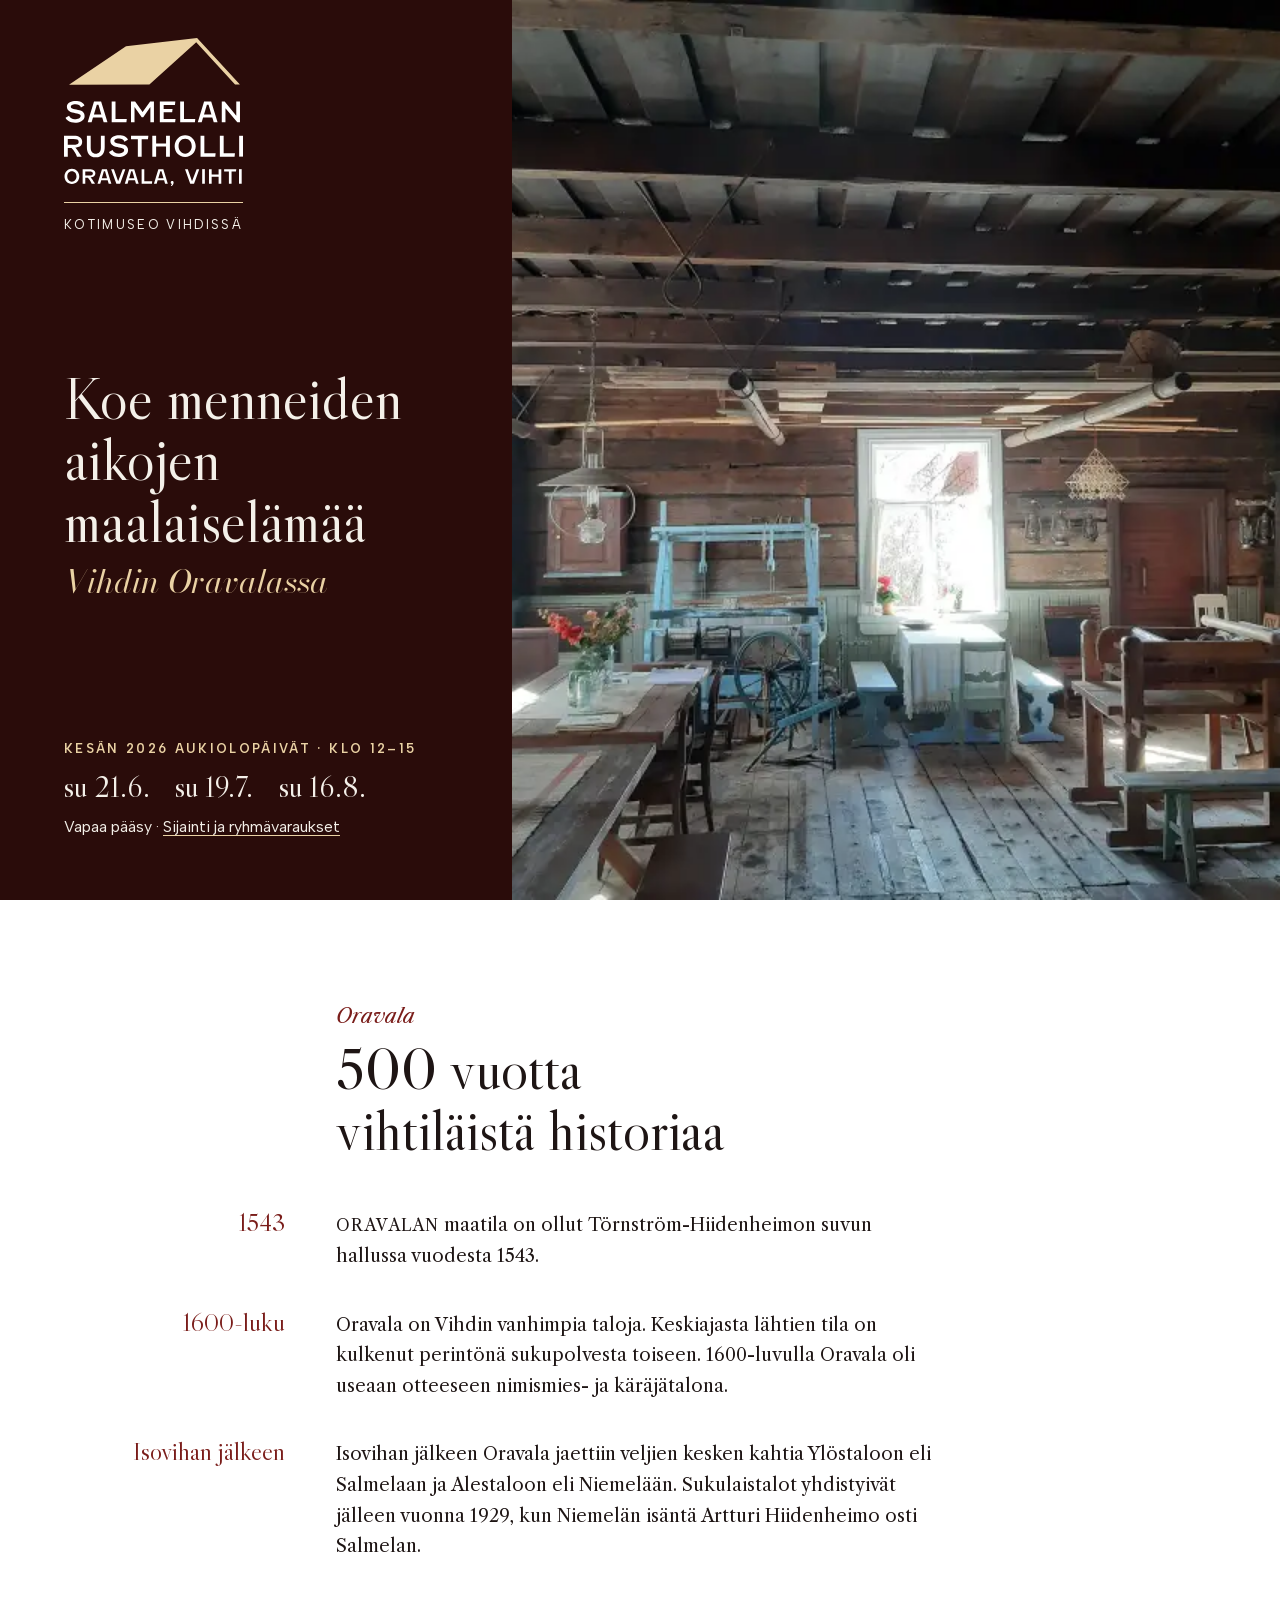
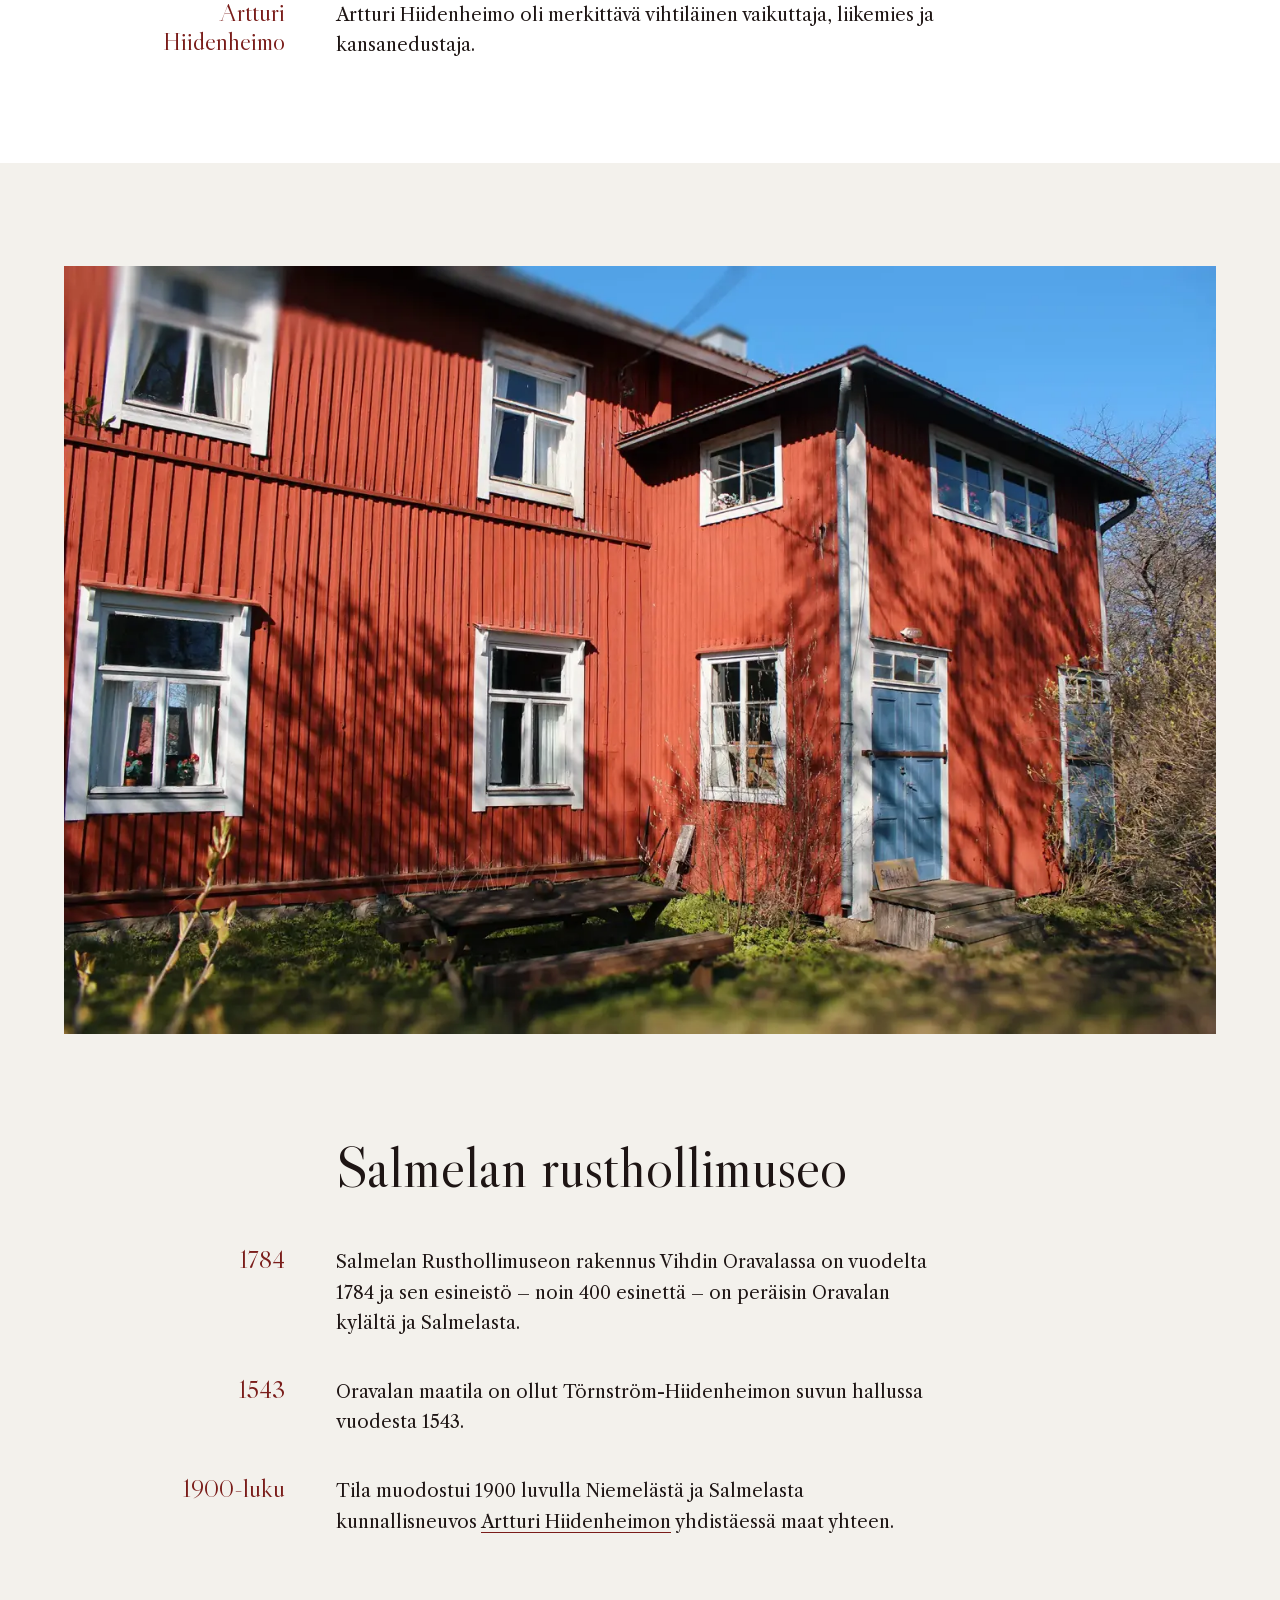
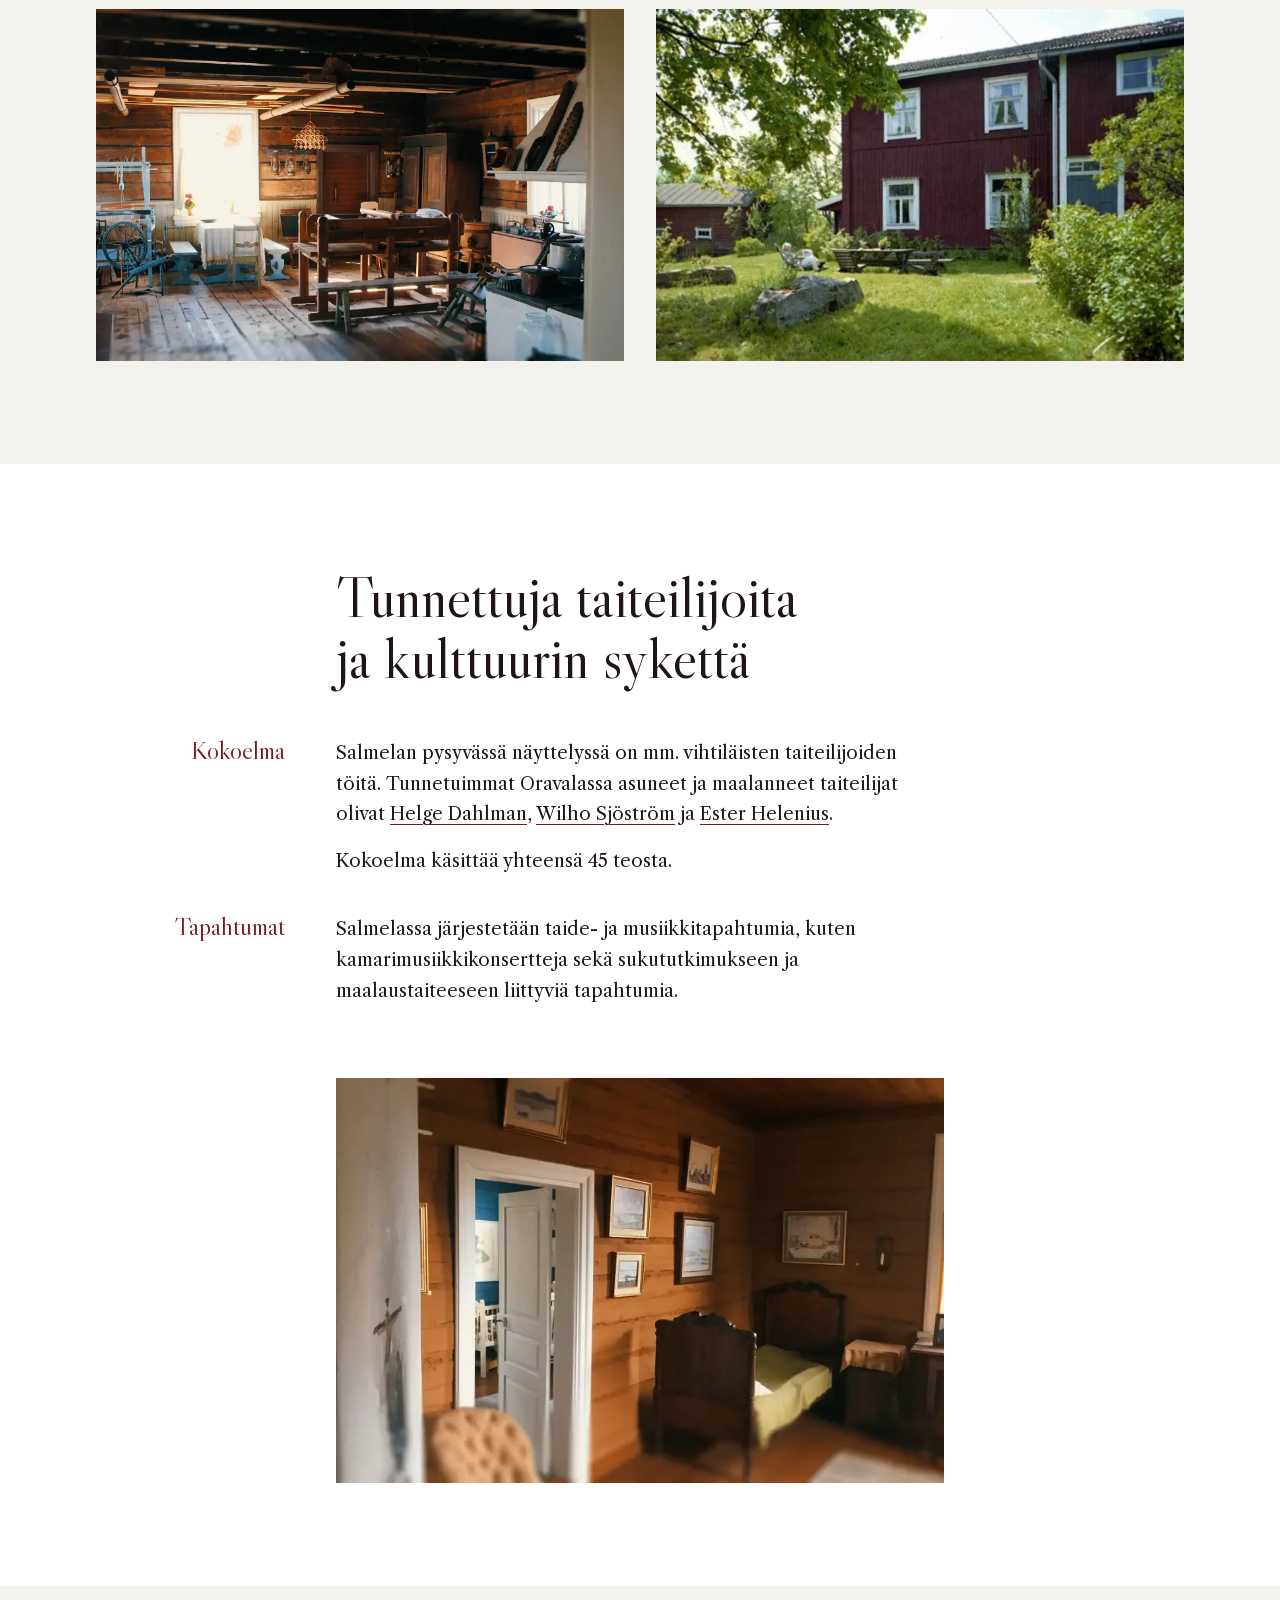
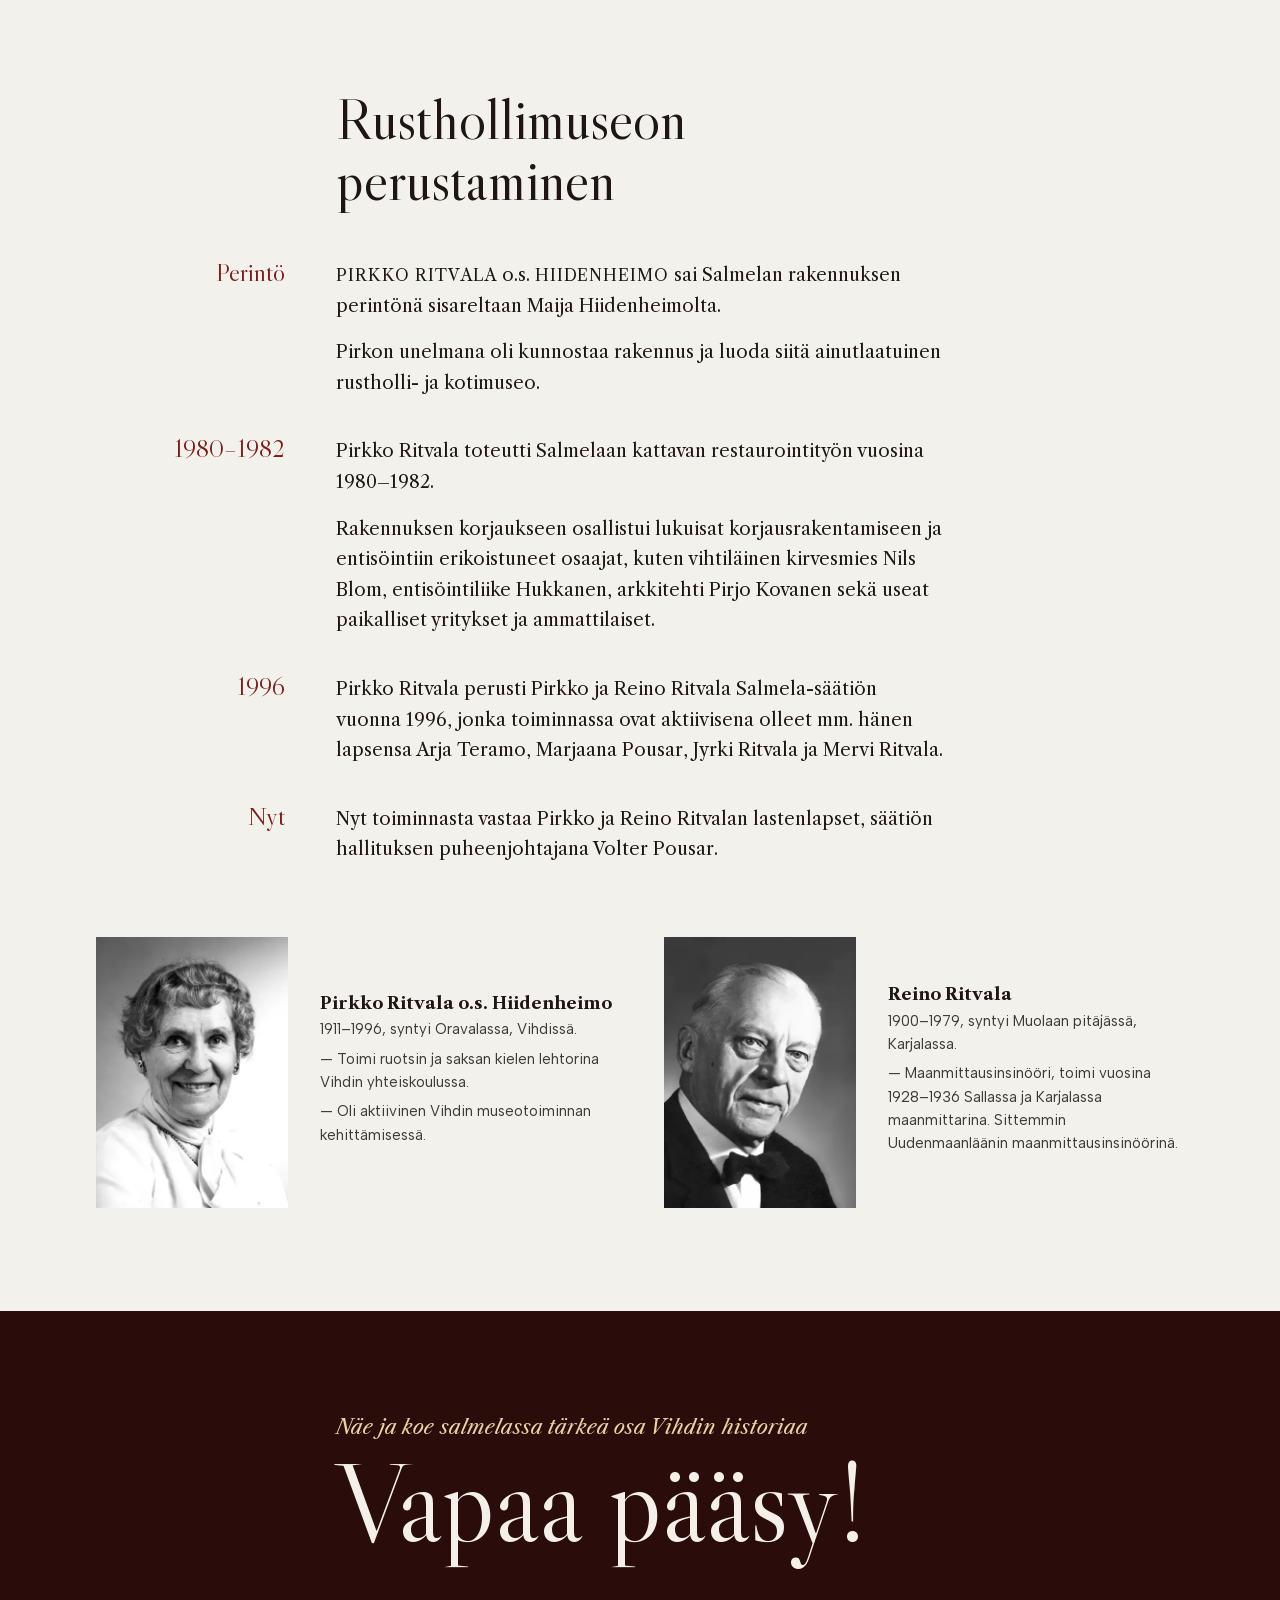
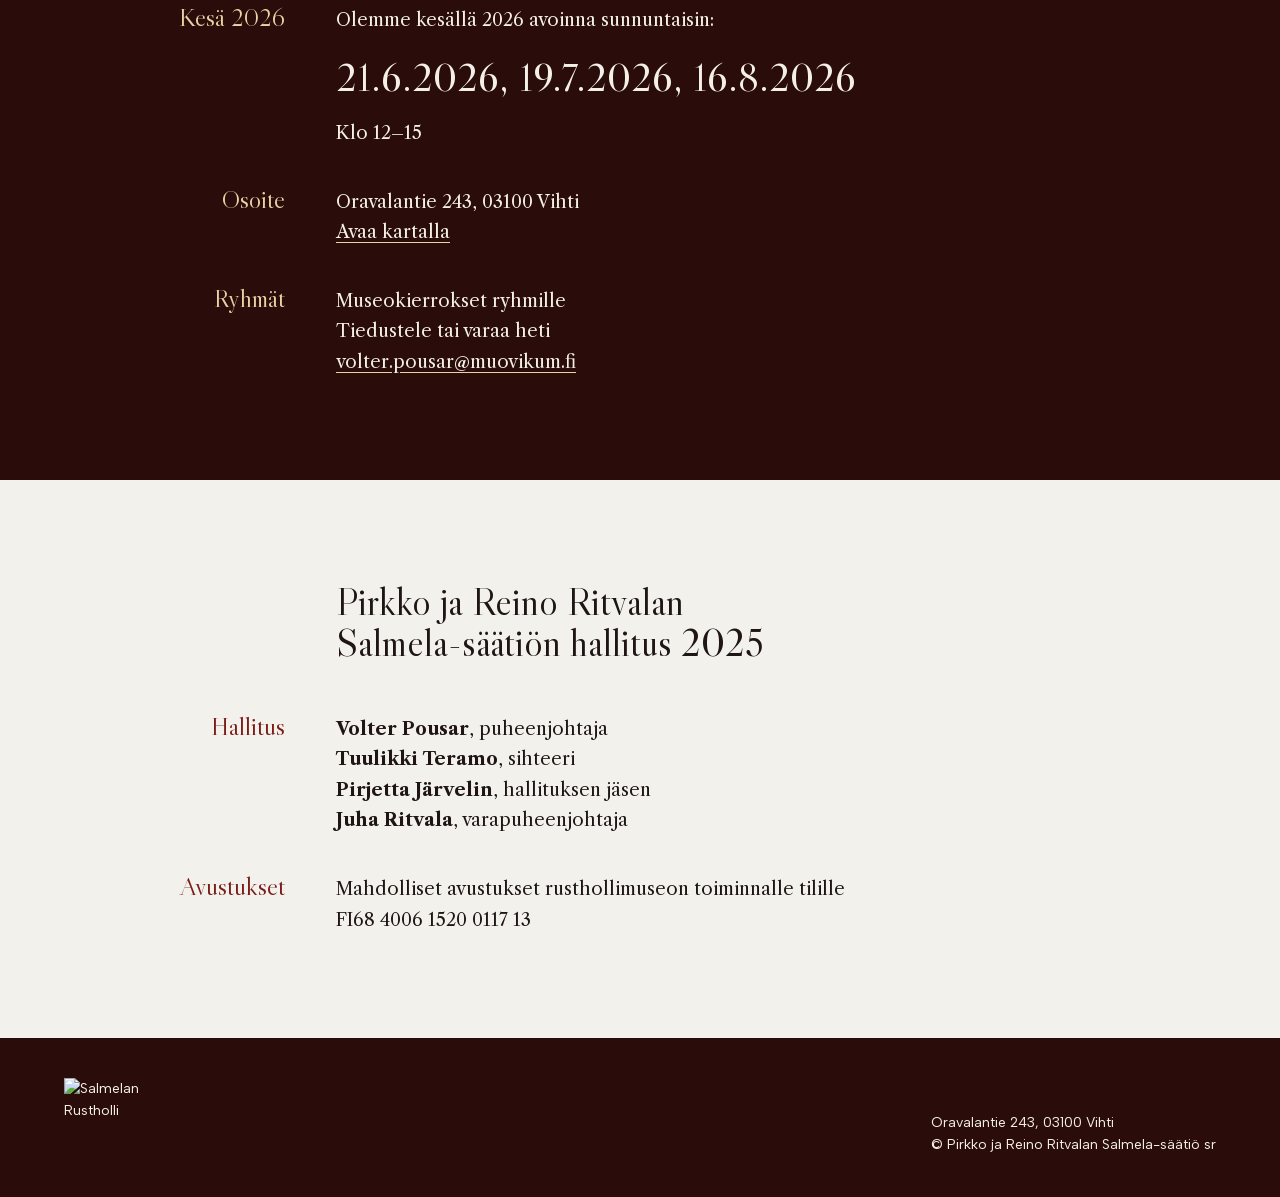
==== index.html @ bcee30ee "feat: version C, oxblood with champagne highlight Redesign: Caslon type, timeline margin of years an" ====
<!doctype html>
<html lang="fi">
<head>
  <meta charset="utf-8">
  <meta name="viewport" content="width=device-width, initial-scale=1">
  <title>Salmelan Rustholli – Kotimuseo Vihdissä</title>
  <meta name="description" content="Salmelan rusthollimuseo Vihdin Oravalassa: vuonna 1784 rakennettu kotimuseo, noin 400 esinettä ja vihtiläisten taiteilijoiden töitä. Vapaa pääsy.">
  <meta name="theme-color" content="#2a0c0a">
  <meta property="og:type" content="website">
  <meta property="og:locale" content="fi_FI">
  <meta property="og:title" content="Salmelan Rustholli – Kotimuseo Vihdissä">
  <meta property="og:description" content="Koe menneiden aikojen maalaiselämää Vihdin Oravalassa. Vapaa pääsy.">
  <meta property="og:url" content="https://www.vihdinsalmelamuseo.fi/">
  <meta property="og:image" content="https://www.vihdinsalmelamuseo.fi/img/social-preview.jpg">
  <link rel="icon" href="favicon.svg" type="image/svg+xml">
  <link rel="preload" href="fonts/caslon-display.woff2" as="font" type="font/woff2" crossorigin>
  <link rel="preload" href="fonts/caslon-text.woff2" as="font" type="font/woff2" crossorigin>
  <link rel="stylesheet" href="style.css">
</head>
<body>
  <a class="skip-link" href="#sisalto">Siirry sisältöön</a>

  <header class="hero">
    <div class="hero-text">
      <div class="brand">
        <a href="./"><img src="img/logo-hero.svg" alt="Salmelan Rustholli, Oravala, Vihti – etusivu" width="200" height="165"></a>
        <p>Kotimuseo Vihdissä</p>
      </div>
      <h1>Koe menneiden aikojen maalaiselämää <em>Vihdin Oravalassa</em></h1>
      <div class="hero-visit">
        <p class="label">Kesän 2026 aukiolopäivät · <span class="nowrap">klo 12–15</span></p>
        <p class="hero-dates"><time datetime="2026-06-21">su 21.6.</time> <time datetime="2026-07-19">su 19.7.</time> <time datetime="2026-08-16">su 16.8.</time></p>
        <p>Vapaa pääsy · <a href="#vierailu">Sijainti ja ryhmävaraukset</a></p>
      </div>
    </div>
    <div class="hero-photo"><img src="img/hero-1400.webp" srcset="img/hero-800.webp 800w, img/hero-1400.webp 1400w, img/hero-2000.webp 2000w" sizes="(min-width: 60rem) 62vw, 100vw" alt="Salmelan tupa: hirsiseinät, kangaspuut, rukki ja pitkät pöydät" width="2000" height="1500" fetchpriority="high"></div>
  </header>

  <main id="sisalto">
    <section aria-labelledby="historia">
      <div class="chapter">
        <p class="kicker">Oravala</p>
        <h2 id="historia">500 vuotta vihtiläistä historiaa</h2>
        <dl class="marks">
          <dt>1543</dt>
          <dd><span class="caps">ORAVALAN</span> maatila on ollut Törnström-Hiidenheimon suvun hallussa vuodesta 1543.</dd>
          <dt>1600-luku</dt>
          <dd>Oravala on Vihdin vanhimpia taloja. Keskiajasta lähtien tila on kulkenut perintönä sukupolvesta toiseen. 1600-luvulla Oravala oli useaan otteeseen nimismies- ja käräjätalona.</dd>
          <dt>Isovihan jälkeen</dt>
          <dd>Isovihan jälkeen Oravala jaettiin veljien kesken kahtia Ylöstaloon eli Salmelaan ja Alestaloon eli Niemelään. Sukulaistalot yhdistyivät jälleen vuonna 1929, kun Niemelän isäntä Artturi Hiidenheimo osti Salmelan.</dd>
          <dt>Artturi Hiidenheimo</dt>
          <dd>Artturi Hiidenheimo oli merkittävä vihtiläinen vaikuttaja, liikemies ja kansanedustaja.</dd>
        </dl>
      </div>
    </section>

    <section aria-labelledby="museo">
      <img class="building" src="img/ulkoa-1400.webp" srcset="img/ulkoa-800.webp 800w, img/ulkoa-1400.webp 1400w, img/ulkoa-1920.webp 1920w" sizes="100vw" alt="Salmelan punainen päärakennus ja sininen ulko-ovi keväällä" width="1920" height="1280" loading="lazy">
      <div class="chapter">
        <h2 id="museo">Salmelan rusthollimuseo</h2>
        <dl class="marks">
          <dt>1784</dt>
          <dd>Salmelan Rusthollimuseon rakennus Vihdin Oravalassa on vuodelta 1784 ja sen esineistö – noin 400 esinettä – on peräisin Oravalan kylältä ja Salmelasta.</dd>
          <dt>1543</dt>
          <dd>Oravalan maatila on ollut Törnström-Hiidenheimon suvun hallussa vuodesta 1543.</dd>
          <dt>1900-luku</dt>
          <dd>Tila muodostui 1900 luvulla Niemelästä ja Salmelasta kunnallisneuvos <a href="https://fi.wikipedia.org/wiki/Artturi_Hiidenheimo">Artturi Hiidenheimon</a> yhdistäessä maat yhteen.</dd>
        </dl>
        <div class="salon">
          <img src="img/tupa-1400.webp" srcset="img/tupa-800.webp 800w, img/tupa-1400.webp 1400w" sizes="(min-width: 40rem) 50vw, 100vw" alt="Salmelan tupa auringonvalossa: rukki, kangaspuut, pöydät ja hella" width="1400" height="933" loading="lazy">
          <img src="img/piha-623.webp" alt="Salmelan päärakennus ja nurmipiha kesällä" width="623" height="410" loading="lazy">
        </div>
      </div>
    </section>

    <section aria-labelledby="taide">
      <div class="chapter">
          <h2 id="taide">Tunnettuja taiteilijoita ja kulttuurin sykettä</h2>
          <dl class="marks">
            <dt>Kokoelma</dt>
            <dd>
              <p>Salmelan pysyvässä näyttelyssä on mm. vihtiläisten taiteilijoiden töitä. Tunnetuimmat Oravalassa asuneet ja maalanneet taiteilijat olivat <a href="https://fi.wikipedia.org/wiki/Helge_Dahlman">Helge Dahlman</a>, <a href="https://fi.wikipedia.org/wiki/Wilho_Sj%C3%B6str%C3%B6m">Wilho Sjöström</a> ja <a href="https://fi.wikipedia.org/wiki/Ester_Helenius">Ester Helenius</a>.</p>
              <p>Kokoelma käsittää yhteensä 45 teosta.</p>
            </dd>
            <dt>Tapahtumat</dt>
            <dd>Salmelassa järjestetään taide- ja musiikkitapahtumia, kuten kamarimusiikkikonsertteja sekä sukututkimukseen ja maalaustaiteeseen liittyviä tapahtumia.</dd>
          </dl>
        <img class="figure" src="img/maalauksia-1200.webp" srcset="img/maalauksia-800.webp 800w, img/maalauksia-1200.webp 1200w" sizes="(min-width: 60rem) 38rem, 100vw" alt="Museon huone, jonka hirsiseinillä on maalauksia" width="1200" height="800" loading="lazy">
      </div>
    </section>

    <section aria-labelledby="perustaminen">
      <div class="chapter">
        <h2 id="perustaminen">Rusthollimuseon perustaminen</h2>
        <dl class="marks">
          <dt>Perintö</dt>
          <dd>
            <p><span class="caps">PIRKKO RITVALA</span> o.s. <span class="caps">HIIDENHEIMO</span> sai Salmelan rakennuksen perintönä sisareltaan Maija Hiidenheimolta.</p>
            <p>Pirkon unelmana oli kunnostaa rakennus ja luoda siitä ainutlaatuinen rustholli- ja kotimuseo.</p>
          </dd>
          <dt>1980–1982</dt>
          <dd>
            <p>Pirkko Ritvala toteutti Salmelaan kattavan restaurointityön vuosina 1980–1982.</p>
            <p>Rakennuksen korjaukseen osallistui lukuisat korjausrakentamiseen ja entisöintiin erikoistuneet osaajat, kuten vihtiläinen kirvesmies Nils Blom, entisöintiliike Hukkanen, arkkitehti Pirjo Kovanen sekä useat paikalliset yritykset ja ammattilaiset.</p>
          </dd>
          <dt>1996</dt>
          <dd>Pirkko Ritvala perusti Pirkko ja Reino Ritvala Salmela-säätiön vuonna 1996, jonka toiminnassa ovat aktiivisena olleet mm. hänen lapsensa Arja Teramo, Marjaana Pousar, Jyrki Ritvala ja Mervi Ritvala.</dd>
          <dt>Nyt</dt>
          <dd>Nyt toiminnasta vastaa Pirkko ja Reino Ritvalan lastenlapset, säätiön hallituksen puheenjohtajana Volter Pousar.</dd>
        </dl>
        <div class="portraits">
          <figure>
            <img src="img/pirkko-ritvala-400.webp" alt="Mustavalkoinen muotokuva Pirkko Ritvalasta" width="400" height="565" loading="lazy">
            <figcaption>
              <p><strong>Pirkko Ritvala o.s. Hiidenheimo</strong> 1911–1996, syntyi Oravalassa, Vihdissä.</p>
              <p>— Toimi ruotsin ja saksan kielen lehtorina Vihdin yhteiskoulussa.</p>
              <p>— Oli aktiivinen Vihdin museotoiminnan kehittämisessä.</p>
            </figcaption>
          </figure>
          <figure>
            <img src="img/reino-ritvala-400.webp" alt="Mustavalkoinen muotokuva Reino Ritvalasta" width="400" height="565" loading="lazy">
            <figcaption>
              <p><strong>Reino Ritvala</strong> 1900–1979, syntyi Muolaan pitäjässä, Karjalassa.</p>
              <p>— Maanmittausinsinööri, toimi vuosina 1928–1936 Sallassa ja Karjalassa maanmittarina. Sittemmin Uudenmaanläänin maanmittausinsinöörinä.</p>
            </figcaption>
          </figure>
        </div>
      </div>
    </section>

    <section id="vierailu" class="visit" aria-labelledby="vierailu-otsikko">
      <div class="chapter">
        <p class="kicker">Näe ja koe salmelassa tärkeä osa Vihdin historiaa</p>
        <h2 id="vierailu-otsikko">Vapaa pääsy!</h2>
        <dl class="marks">
          <dt>Kesä 2026</dt>
          <dd>
            <p>Olemme kesällä 2026 avoinna sunnuntaisin:</p>
            <p class="date-line"><time datetime="2026-06-21">21.6.2026</time>, <time datetime="2026-07-19">19.7.2026</time>, <time datetime="2026-08-16">16.8.2026</time></p>
            <p>Klo 12–15</p>
          </dd>
          <dt>Osoite</dt>
          <dd>Oravalantie 243, 03100 Vihti<br><a href="https://www.google.com/maps/search/?api=1&amp;query=60.3927196,24.2822659">Avaa kartalla</a></dd>
          <dt>Ryhmät</dt>
          <dd>
            <p>Museokierrokset ryhmille<br>Tiedustele tai varaa heti<br><a href="mailto:volter.pousar@muovikum.fi">volter.pousar@muovikum.fi</a></p>
          </dd>
        </dl>
      </div>
    </section>

    <section aria-labelledby="saatio">
      <div class="chapter">
        <h2 id="saatio">Pirkko ja Reino Ritvalan <span class="nowrap">Salmela-säätiön</span> hallitus 2025</h2>
        <dl class="marks">
          <dt>Hallitus</dt>
          <dd>
            <ul class="board">
              <li><strong>Volter Pousar</strong>, puheenjohtaja</li>
              <li><strong>Tuulikki Teramo</strong>, sihteeri</li>
              <li><strong>Pirjetta Järvelin</strong>, hallituksen jäsen</li>
              <li><strong>Juha Ritvala</strong>, varapuheenjohtaja</li>
            </ul>
          </dd>
          <dt>Avustukset</dt>
          <dd>Mahdolliset avustukset rusthollimuseon toiminnalle tilille <span class="nowrap">FI68 4006 1520 0117 13</span></dd>
        </dl>
      </div>
    </section>
  </main>

  <footer class="site-footer">
    <img src="img/logo.svg" alt="Salmelan Rustholli" width="96" height="79" loading="lazy">
    <p>Oravalantie 243, 03100 Vihti<br>© Pirkko ja Reino Ritvalan Salmela-säätiö sr</p>
  </footer>
</body>
</html>
---- style.css ----
@font-face { font-family: "Bodoni Moda"; src: url(fonts/bodoni-moda-italic.woff2) format("woff2"); font-weight: 400 700; font-style: italic; font-display: swap; }
@font-face { font-family: "Caslon Display"; src: url(fonts/caslon-display.woff2) format("woff2"); font-display: swap; }
@font-face { font-family: "Caslon Text"; src: url(fonts/caslon-text.woff2) format("woff2"); font-display: swap; }
@font-face { font-family: "Caslon Text"; src: url(fonts/caslon-text-bold.woff2) format("woff2"); font-weight: 700; font-display: swap; }
@font-face { font-family: "Caslon Text"; src: url(fonts/caslon-text-italic.woff2) format("woff2"); font-style: italic; font-display: swap; }
@font-face { font-family: "Albert Sans"; src: url(fonts/albert-sans.woff2) format("woff2"); font-weight: 300 800; font-display: swap; }

/* Oxblood panels (a redder take on the old site's #180707) with a champagne highlight; deep red accent on white */
/* Highlight alternatives, AAA on #2a0c0a: apricot #f2b27a, rosy gold #e6b38f */
:root {
  --seina: #2a0c0a;
  --vihrea: #7a1d1a;
  --pellava: #f4f0e9;
  --kulta: #ead2a4;
  --paperi: #ffffff;
  --paperi-2: #f3f1ec;
  --teksti: #1e1514;
  --himmea: #3f3a34;
  --kulta-tumma: #7a1d1a;
  --display: "Caslon Display", Georgia, serif;
  --serif: "Caslon Text", Georgia, serif;
  --sans: "Albert Sans", system-ui, sans-serif;
  --pad: clamp(1.25rem, 5vw, 4rem);
}

*, *::before, *::after { box-sizing: border-box; }
@media (prefers-reduced-motion: no-preference) { html { scroll-behavior: smooth; } }

body { margin: 0; font: 1.125rem/1.7 var(--serif); color: var(--teksti); background: var(--paperi); }
img { max-width: 100%; height: auto; display: block; }
p { margin: 0 0 1rem; }
h1, h2 { font-family: var(--display); font-weight: 400; text-wrap: balance; }
a { color: inherit; text-decoration-color: var(--vihrea); text-underline-offset: 0.2em; }
a:hover { color: var(--kulta-tumma); }
:focus-visible { outline: 2px solid var(--teksti); outline-offset: 3px; }
.hero :focus-visible, .visit :focus-visible, .site-footer :focus-visible { outline-color: var(--pellava); }
.hero a, .visit a, .site-footer a { text-decoration-color: var(--kulta); }
.nowrap { white-space: nowrap; }
.caps { font-size: 0.9em; letter-spacing: 0.06em; }

.skip-link { font-family: var(--sans); position: absolute; left: 1rem; top: -5rem; z-index: 1; padding: 0.75rem 1rem; background: var(--pellava); color: var(--seina); }
.skip-link:focus { top: 1rem; }

/* Hero: text on the green wall, the photo fills the rest edge to edge */
.hero { display: grid; background: var(--seina); color: var(--pellava); }
.hero a:hover { color: var(--kulta); }
.hero-text { display: flex; flex-direction: column; justify-content: space-between; gap: clamp(2.5rem, 7vw, 5rem); padding: clamp(1.25rem, 3vw, 2.5rem) var(--pad) clamp(2.5rem, 5vw, 4rem); }
/* Logo as the hero's emblem: larger, gilt roof, a gilt rule separating it from the headline */
.brand { width: fit-content; }
.brand img { width: clamp(9rem, 14vw, 12.5rem); height: auto; }
.brand p { margin: 1rem 0 0; padding-top: 0.9rem; border-top: 1px solid var(--kulta); white-space: nowrap; font: 0.8125rem var(--sans); letter-spacing: 0.18em; text-transform: uppercase; color: var(--pellava); }
.hero h1 { margin: 0; font-size: clamp(2.75rem, 4.6vw, 4.75rem); line-height: 1.04; }
.hero h1 em { display: block; margin-top: 0.35em; font: italic 400 0.55em/1.2 "Bodoni Moda", Didot, serif; color: var(--kulta); }
.label { margin-bottom: 0.5rem; font-family: var(--sans); font-size: 0.8125rem; font-weight: 600; letter-spacing: 0.18em; text-transform: uppercase; color: var(--kulta); }
.hero-dates { margin-bottom: 0.75rem; font: 400 clamp(1.6rem, 2.4vw, 2.1rem)/1.2 var(--display); }
.hero-dates time { margin-right: 0.6em; white-space: nowrap; }
.hero-visit > p:last-child { margin: 0; font: 1rem var(--sans); }
.hero-photo { position: relative; aspect-ratio: 4 / 3; }
.hero-photo img { position: absolute; inset: 0; width: 100%; height: 100%; object-fit: cover; }
@media (min-width: 60rem) {
  .hero { grid-template-columns: minmax(24rem, 2fr) 3fr; min-height: min(100svh, 62rem); }
  .hero-photo { aspect-ratio: auto; }
}

/* Chapters: years and labels in the margin beside the text */
section:nth-of-type(even) { background: var(--paperi-2); }
.chapter { max-width: 76rem; margin-inline: auto; padding: clamp(3.5rem, 8vw, 7rem) var(--pad); display: grid; }
.chapter h2 { margin: 0 0 clamp(2rem, 4vw, 3rem); font-size: clamp(2.25rem, 4.5vw, 3.75rem); line-height: 1.06; }
.kicker { margin: 0 0 0.5rem; font: italic 1.25rem/1.4 var(--serif); color: var(--kulta-tumma); }
.marks { margin: 0; align-items: baseline; }
.marks dt { font: 400 1.6rem/1.15 var(--display); color: var(--kulta-tumma); }
.marks dd { margin: 0.25rem 0 2.25rem; }
.marks dd:last-child, .marks dd > :last-child { margin-bottom: 0; }
.chapter > .figure, .salon, .portraits { margin-top: clamp(3rem, 6vw, 4.5rem); }
@media (min-width: 56rem) {
  .chapter { grid-template-columns: minmax(8rem, 1fr) minmax(0, 38rem) minmax(0, 1fr); column-gap: clamp(2rem, 4vw, 3.5rem); }
  .chapter > * { grid-column: 2; }
  .chapter > .salon, .chapter > .portraits { grid-column: 1 / -1; }
  .chapter > .wide, .chapter > #vierailu-otsikko { grid-column: 2 / -1; }
  .marks { grid-column: 1 / 3; display: grid; grid-template-columns: subgrid; }
  .marks dt { grid-column: 1; text-align: right; }
  .marks dd { grid-column: 2; margin-top: 0; }
}

/* Whole building photo, never cropped: as wide as fits while its height stays within the viewport */
.building { width: min(100% - 2 * var(--pad), 130svh); margin: 0 auto; padding-top: clamp(3.5rem, 8vw, 7rem); }

/* Two photos side by side, equal size, across the full chapter width */
.salon { display: grid; gap: clamp(1rem, 2.5vw, 2rem); }
.salon img { width: 100%; aspect-ratio: 3 / 2; object-fit: cover; }
@media (min-width: 40rem) { .salon { grid-template-columns: 1fr 1fr; } }

.portraits { display: grid; grid-template-columns: repeat(auto-fit, minmax(min(100%, 26rem), 1fr)); gap: 3rem; }
.portraits figure { margin: 0; display: grid; gap: 1.5rem; align-items: center; }
.portraits img { width: min(13rem, 70%); }
@media (min-width: 40rem) { .portraits figure { grid-template-columns: 12rem 1fr; gap: 2rem; } .portraits img { width: 100%; } }
.portraits img { height: auto; }
.portraits figcaption { font: 0.9375rem/1.55 var(--sans); color: var(--himmea); }
.portraits figcaption p { margin: 0 0 0.4rem; }
.portraits strong { display: block; margin-bottom: 0.25rem; font: 700 1.0625rem/1.3 var(--serif); color: var(--teksti); }

/* Visit: the green panel, set like an exhibition poster */
section.visit { background: var(--seina); color: var(--pellava); }
.visit a:hover { color: var(--kulta); }
.visit .kicker, .visit .marks dt { color: var(--kulta); }
.visit h2 { font-size: clamp(3rem, 9vw, 7rem); line-height: 0.95; }
.date-line { font: 400 clamp(1.75rem, 3.2vw, 2.5rem)/1.25 var(--display); }

#saatio { font-size: clamp(1.75rem, 3vw, 2.5rem); }
.board { list-style: none; margin: 0; padding: 0; }


.site-footer { display: flex; flex-wrap: wrap; align-items: end; justify-content: space-between; gap: 1.5rem; padding: 2.5rem var(--pad); background: var(--seina); color: var(--pellava); font: 0.875rem/1.6 var(--sans); }
.site-footer p { margin: 0; }
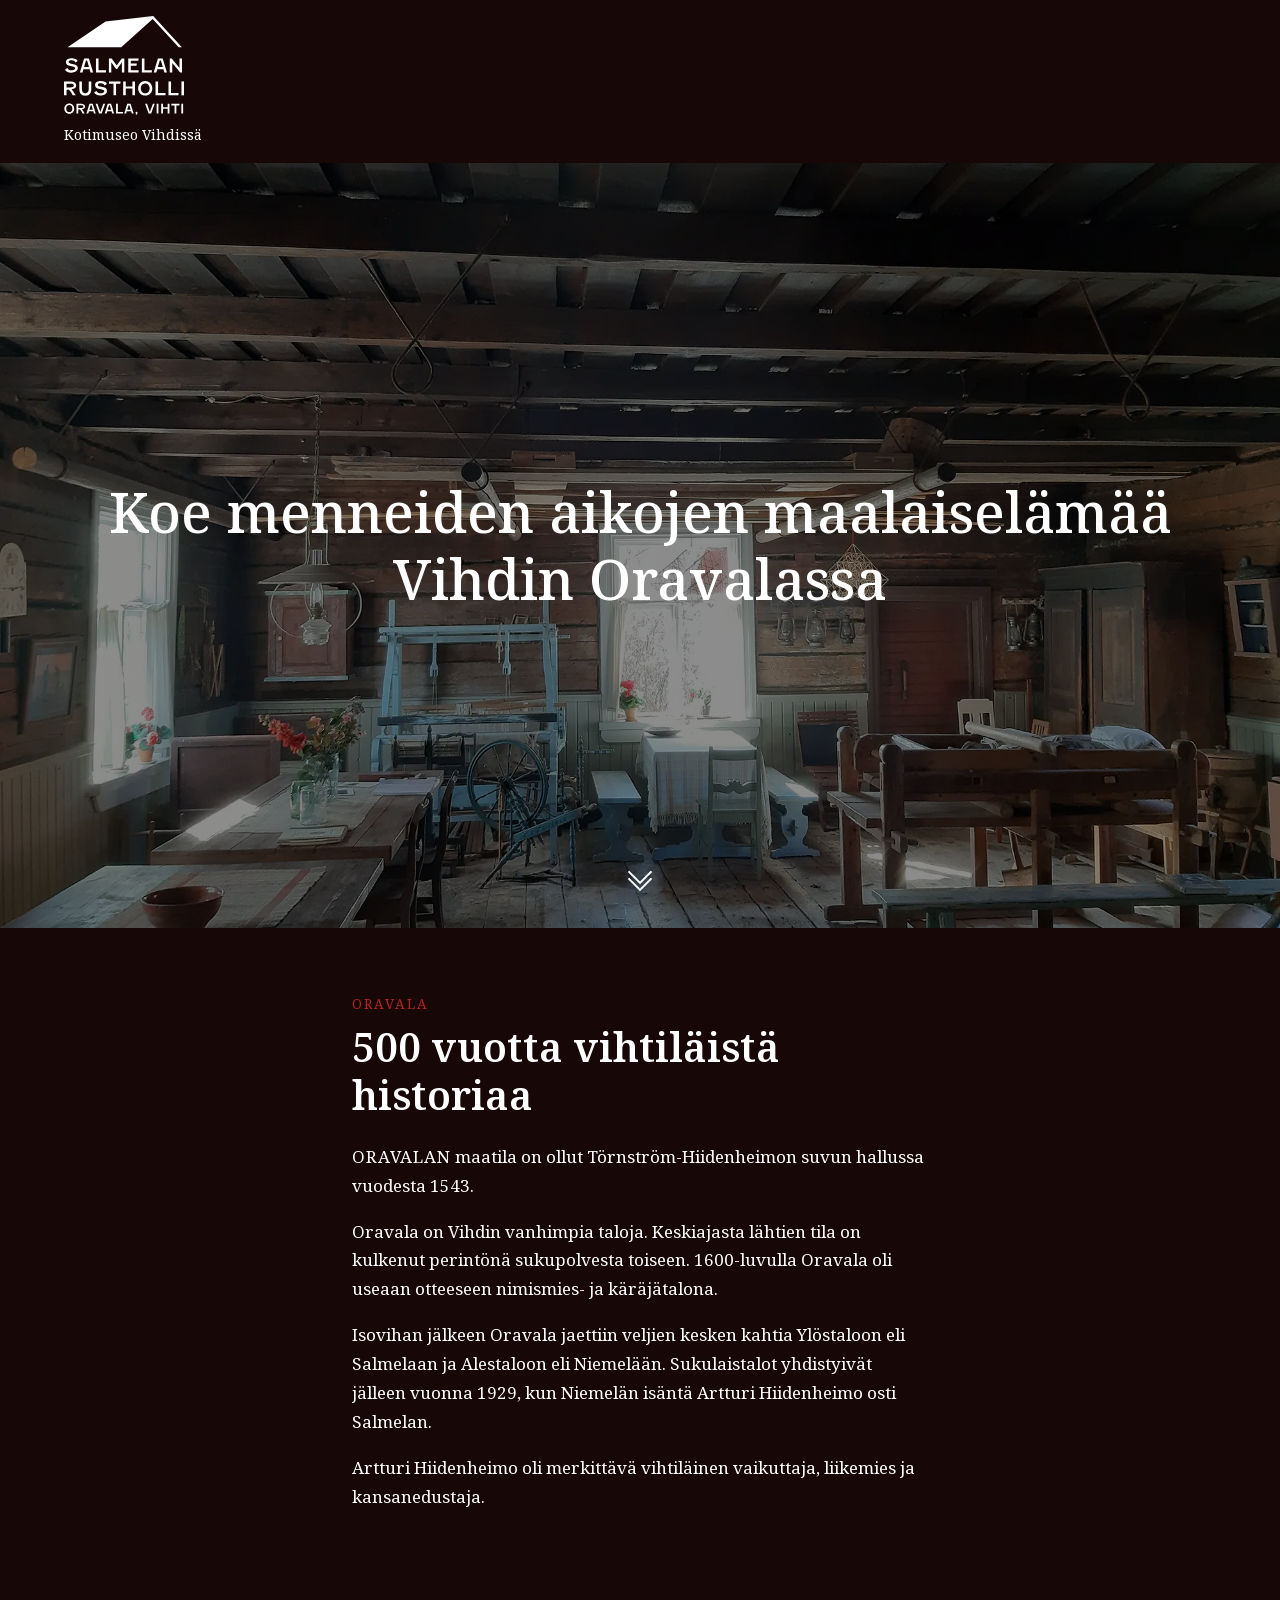
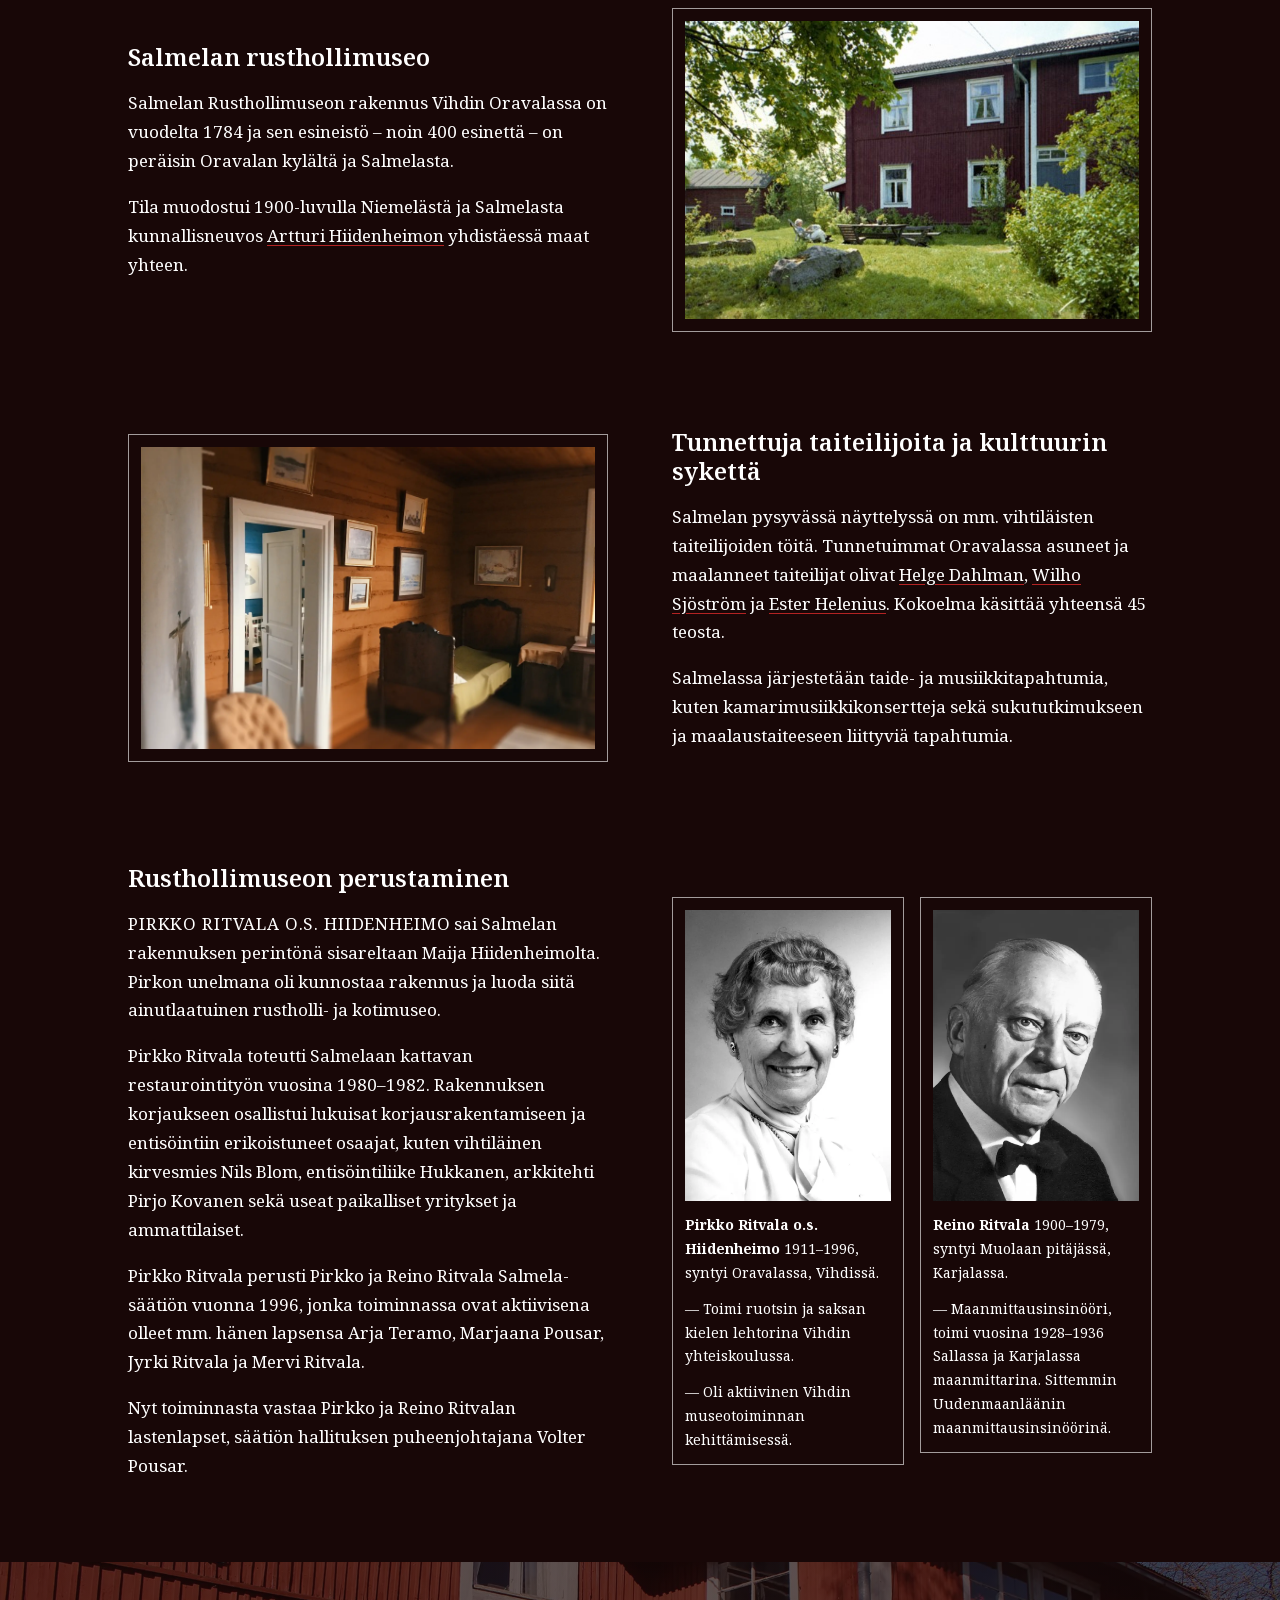
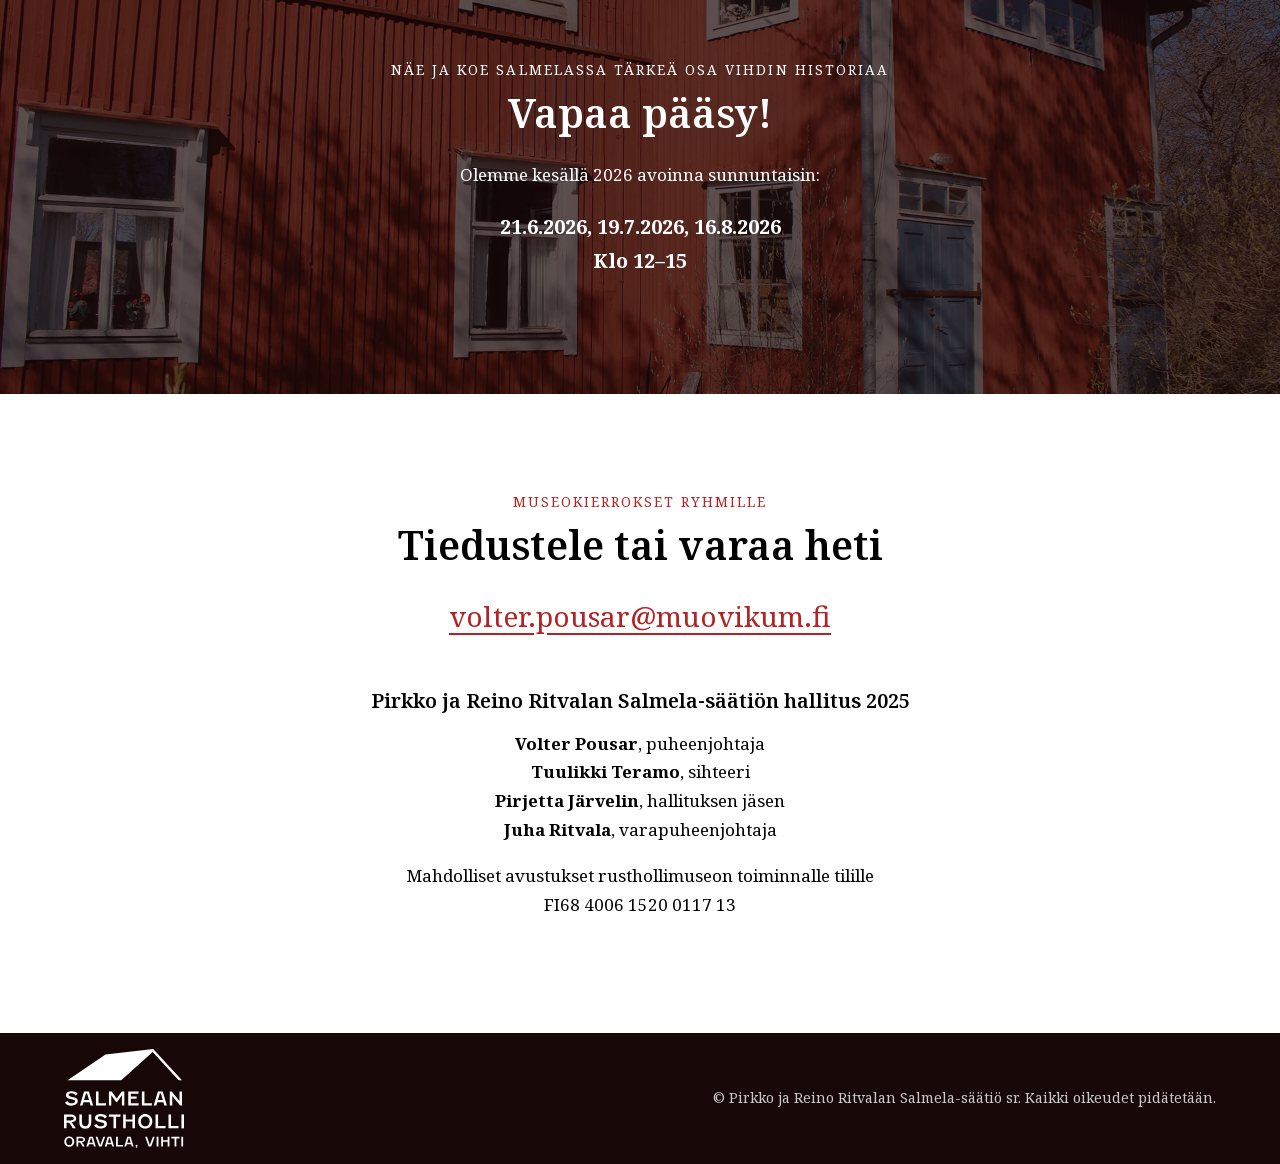
==== commit a5012732: "feat: port WordPress site to static HTML and CSS Faithful port of the old one-page WordPress site: s" ====
--- a/index.html
+++ b/index.html
@@ -5,7 +5,6 @@
   <meta name="viewport" content="width=device-width, initial-scale=1">
   <title>Salmelan Rustholli – Kotimuseo Vihdissä</title>
   <meta name="description" content="Salmelan rusthollimuseo Vihdin Oravalassa: vuonna 1784 rakennettu kotimuseo, noin 400 esinettä ja vihtiläisten taiteilijoiden töitä. Vapaa pääsy.">
-  <meta name="theme-color" content="#2a0c0a">
   <meta property="og:type" content="website">
   <meta property="og:locale" content="fi_FI">
   <meta property="og:title" content="Salmelan Rustholli – Kotimuseo Vihdissä">
@@ -13,112 +12,68 @@
   <meta property="og:url" content="https://www.vihdinsalmelamuseo.fi/">
   <meta property="og:image" content="https://www.vihdinsalmelamuseo.fi/img/social-preview.jpg">
   <link rel="icon" href="favicon.svg" type="image/svg+xml">
-  <link rel="preload" href="fonts/caslon-display.woff2" as="font" type="font/woff2" crossorigin>
-  <link rel="preload" href="fonts/caslon-text.woff2" as="font" type="font/woff2" crossorigin>
+  <link rel="preload" href="fonts/noto-serif-latin.woff2" as="font" type="font/woff2" crossorigin>
   <link rel="stylesheet" href="style.css">
 </head>
 <body>
-  <a class="skip-link" href="#sisalto">Siirry sisältöön</a>
-
-  <header class="hero">
-    <div class="hero-text">
-      <div class="brand">
-        <a href="./"><img src="img/logo-hero.svg" alt="Salmelan Rustholli, Oravala, Vihti – etusivu" width="200" height="165"></a>
-        <p>Kotimuseo Vihdissä</p>
-      </div>
-      <h1>Koe menneiden aikojen maalaiselämää <em>Vihdin Oravalassa</em></h1>
-      <div class="hero-visit">
-        <p class="label">Kesän 2026 aukiolopäivät · <span class="nowrap">klo 12–15</span></p>
-        <p class="hero-dates"><time datetime="2026-06-21">su 21.6.</time> <time datetime="2026-07-19">su 19.7.</time> <time datetime="2026-08-16">su 16.8.</time></p>
-        <p>Vapaa pääsy · <a href="#vierailu">Sijainti ja ryhmävaraukset</a></p>
-      </div>
-    </div>
-    <div class="hero-photo"><img src="img/hero-1400.webp" srcset="img/hero-800.webp 800w, img/hero-1400.webp 1400w, img/hero-2000.webp 2000w" sizes="(min-width: 60rem) 62vw, 100vw" alt="Salmelan tupa: hirsiseinät, kangaspuut, rukki ja pitkät pöydät" width="2000" height="1500" fetchpriority="high"></div>
+  <header class="site-header">
+    <a href="./" class="logo"><img src="img/logo.svg" alt="Salmelan Rustholli, Oravala, Vihti" width="120" height="99"></a>
+    <span>Kotimuseo Vihdissä</span>
   </header>
 
-  <main id="sisalto">
-    <section aria-labelledby="historia">
-      <div class="chapter">
-        <p class="kicker">Oravala</p>
-        <h2 id="historia">500 vuotta vihtiläistä historiaa</h2>
-        <dl class="marks">
-          <dt>1543</dt>
-          <dd><span class="caps">ORAVALAN</span> maatila on ollut Törnström-Hiidenheimon suvun hallussa vuodesta 1543.</dd>
-          <dt>1600-luku</dt>
-          <dd>Oravala on Vihdin vanhimpia taloja. Keskiajasta lähtien tila on kulkenut perintönä sukupolvesta toiseen. 1600-luvulla Oravala oli useaan otteeseen nimismies- ja käräjätalona.</dd>
-          <dt>Isovihan jälkeen</dt>
-          <dd>Isovihan jälkeen Oravala jaettiin veljien kesken kahtia Ylöstaloon eli Salmelaan ja Alestaloon eli Niemelään. Sukulaistalot yhdistyivät jälleen vuonna 1929, kun Niemelän isäntä Artturi Hiidenheimo osti Salmelan.</dd>
-          <dt>Artturi Hiidenheimo</dt>
-          <dd>Artturi Hiidenheimo oli merkittävä vihtiläinen vaikuttaja, liikemies ja kansanedustaja.</dd>
-        </dl>
-      </div>
+  <main>
+    <section class="hero">
+      <h1>Koe menneiden aikojen maalaiselämää <span>Vihdin Oravalassa</span></h1>
+      <a href="#tutustu" class="scroll-down" aria-label="Tutustu museoon"><img src="img/double-down.svg" alt="" width="32" height="32"></a>
     </section>
 
-    <section aria-labelledby="museo">
-      <img class="building" src="img/ulkoa-1400.webp" srcset="img/ulkoa-800.webp 800w, img/ulkoa-1400.webp 1400w, img/ulkoa-1920.webp 1920w" sizes="100vw" alt="Salmelan punainen päärakennus ja sininen ulko-ovi keväällä" width="1920" height="1280" loading="lazy">
-      <div class="chapter">
-        <h2 id="museo">Salmelan rusthollimuseo</h2>
-        <dl class="marks">
-          <dt>1784</dt>
-          <dd>Salmelan Rusthollimuseon rakennus Vihdin Oravalassa on vuodelta 1784 ja sen esineistö – noin 400 esinettä – on peräisin Oravalan kylältä ja Salmelasta.</dd>
-          <dt>1543</dt>
-          <dd>Oravalan maatila on ollut Törnström-Hiidenheimon suvun hallussa vuodesta 1543.</dd>
-          <dt>1900-luku</dt>
-          <dd>Tila muodostui 1900 luvulla Niemelästä ja Salmelasta kunnallisneuvos <a href="https://fi.wikipedia.org/wiki/Artturi_Hiidenheimo">Artturi Hiidenheimon</a> yhdistäessä maat yhteen.</dd>
-        </dl>
-        <div class="salon">
-          <img src="img/tupa-1400.webp" srcset="img/tupa-800.webp 800w, img/tupa-1400.webp 1400w" sizes="(min-width: 40rem) 50vw, 100vw" alt="Salmelan tupa auringonvalossa: rukki, kangaspuut, pöydät ja hella" width="1400" height="933" loading="lazy">
-          <img src="img/piha-623.webp" alt="Salmelan päärakennus ja nurmipiha kesällä" width="623" height="410" loading="lazy">
+    <section id="tutustu" class="history">
+      <div class="container narrow">
+        <p class="eyebrow">Oravala</p>
+        <h2>500 vuotta vihtiläistä historiaa</h2>
+        <p><span class="caps">Oravalan</span> maatila on ollut Törnström-Hiidenheimon suvun hallussa vuodesta 1543.</p>
+        <p>Oravala on Vihdin vanhimpia taloja. Keskiajasta lähtien tila on kulkenut perintönä sukupolvesta toiseen. 1600-luvulla Oravala oli useaan otteeseen nimismies- ja käräjätalona.</p>
+        <p>Isovihan jälkeen Oravala jaettiin veljien kesken kahtia Ylöstaloon eli Salmelaan ja Alestaloon eli Niemelään. Sukulaistalot yhdistyivät jälleen vuonna 1929, kun Niemelän isäntä Artturi Hiidenheimo osti Salmelan.</p>
+        <p>Artturi Hiidenheimo oli merkittävä vihtiläinen vaikuttaja, liikemies ja kansanedustaja.</p>
+      </div>
+
+      <div class="container split">
+        <div>
+          <h3>Salmelan rusthollimuseo</h3>
+          <p>Salmelan Rusthollimuseon rakennus Vihdin Oravalassa on vuodelta 1784 ja sen esineistö – noin 400 esinettä – on peräisin Oravalan kylältä ja Salmelasta.</p>
+          <p>Tila muodostui 1900-luvulla Niemelästä ja Salmelasta kunnallisneuvos <a href="https://fi.wikipedia.org/wiki/Artturi_Hiidenheimo">Artturi Hiidenheimon</a> yhdistäessä maat yhteen.</p>
         </div>
+        <img class="framed" src="img/salmela-ulkoa.jpg" alt="Salmelan punainen päärakennus pihan puolelta" width="623" height="410" loading="lazy">
       </div>
-    </section>
 
-    <section aria-labelledby="taide">
-      <div class="chapter">
-          <h2 id="taide">Tunnettuja taiteilijoita ja kulttuurin sykettä</h2>
-          <dl class="marks">
-            <dt>Kokoelma</dt>
-            <dd>
-              <p>Salmelan pysyvässä näyttelyssä on mm. vihtiläisten taiteilijoiden töitä. Tunnetuimmat Oravalassa asuneet ja maalanneet taiteilijat olivat <a href="https://fi.wikipedia.org/wiki/Helge_Dahlman">Helge Dahlman</a>, <a href="https://fi.wikipedia.org/wiki/Wilho_Sj%C3%B6str%C3%B6m">Wilho Sjöström</a> ja <a href="https://fi.wikipedia.org/wiki/Ester_Helenius">Ester Helenius</a>.</p>
-              <p>Kokoelma käsittää yhteensä 45 teosta.</p>
-            </dd>
-            <dt>Tapahtumat</dt>
-            <dd>Salmelassa järjestetään taide- ja musiikkitapahtumia, kuten kamarimusiikkikonsertteja sekä sukututkimukseen ja maalaustaiteeseen liittyviä tapahtumia.</dd>
-          </dl>
-        <img class="figure" src="img/maalauksia-1200.webp" srcset="img/maalauksia-800.webp 800w, img/maalauksia-1200.webp 1200w" sizes="(min-width: 60rem) 38rem, 100vw" alt="Museon huone, jonka hirsiseinillä on maalauksia" width="1200" height="800" loading="lazy">
+      <div class="container split reverse">
+        <div>
+          <h3>Tunnettuja taiteilijoita ja kulttuurin sykettä</h3>
+          <p>Salmelan pysyvässä näyttelyssä on mm. vihtiläisten taiteilijoiden töitä. Tunnetuimmat Oravalassa asuneet ja maalanneet taiteilijat olivat <a href="https://fi.wikipedia.org/wiki/Helge_Dahlman">Helge Dahlman</a>, <a href="https://fi.wikipedia.org/wiki/Wilho_Sj%C3%B6str%C3%B6m">Wilho Sjöström</a> ja <a href="https://fi.wikipedia.org/wiki/Ester_Helenius">Ester Helenius</a>. Kokoelma käsittää yhteensä 45 teosta.</p>
+          <p>Salmelassa järjestetään taide- ja musiikkitapahtumia, kuten kamarimusiikkikonsertteja sekä sukututkimukseen ja maalaustaiteeseen liittyviä tapahtumia.</p>
+        </div>
+        <img class="framed" src="img/maalauksia.webp" alt="Museon huone, jonka seinillä on maalauksia" width="1920" height="1280" loading="lazy">
       </div>
-    </section>
 
-    <section aria-labelledby="perustaminen">
-      <div class="chapter">
-        <h2 id="perustaminen">Rusthollimuseon perustaminen</h2>
-        <dl class="marks">
-          <dt>Perintö</dt>
-          <dd>
-            <p><span class="caps">PIRKKO RITVALA</span> o.s. <span class="caps">HIIDENHEIMO</span> sai Salmelan rakennuksen perintönä sisareltaan Maija Hiidenheimolta.</p>
-            <p>Pirkon unelmana oli kunnostaa rakennus ja luoda siitä ainutlaatuinen rustholli- ja kotimuseo.</p>
-          </dd>
-          <dt>1980–1982</dt>
-          <dd>
-            <p>Pirkko Ritvala toteutti Salmelaan kattavan restaurointityön vuosina 1980–1982.</p>
-            <p>Rakennuksen korjaukseen osallistui lukuisat korjausrakentamiseen ja entisöintiin erikoistuneet osaajat, kuten vihtiläinen kirvesmies Nils Blom, entisöintiliike Hukkanen, arkkitehti Pirjo Kovanen sekä useat paikalliset yritykset ja ammattilaiset.</p>
-          </dd>
-          <dt>1996</dt>
-          <dd>Pirkko Ritvala perusti Pirkko ja Reino Ritvala Salmela-säätiön vuonna 1996, jonka toiminnassa ovat aktiivisena olleet mm. hänen lapsensa Arja Teramo, Marjaana Pousar, Jyrki Ritvala ja Mervi Ritvala.</dd>
-          <dt>Nyt</dt>
-          <dd>Nyt toiminnasta vastaa Pirkko ja Reino Ritvalan lastenlapset, säätiön hallituksen puheenjohtajana Volter Pousar.</dd>
-        </dl>
+      <div class="container split">
+        <div>
+          <h3>Rusthollimuseon perustaminen</h3>
+          <p><span class="caps">Pirkko Ritvala o.s. Hiidenheimo</span> sai Salmelan rakennuksen perintönä sisareltaan Maija Hiidenheimolta. Pirkon unelmana oli kunnostaa rakennus ja luoda siitä ainutlaatuinen rustholli- ja kotimuseo.</p>
+          <p>Pirkko Ritvala toteutti Salmelaan kattavan restaurointityön vuosina 1980–1982. Rakennuksen korjaukseen osallistui lukuisat korjausrakentamiseen ja entisöintiin erikoistuneet osaajat, kuten vihtiläinen kirvesmies Nils Blom, entisöintiliike Hukkanen, arkkitehti Pirjo Kovanen sekä useat paikalliset yritykset ja ammattilaiset.</p>
+          <p>Pirkko Ritvala perusti Pirkko ja Reino Ritvala Salmela-säätiön vuonna 1996, jonka toiminnassa ovat aktiivisena olleet mm. hänen lapsensa Arja Teramo, Marjaana Pousar, Jyrki Ritvala ja Mervi Ritvala.</p>
+          <p>Nyt toiminnasta vastaa Pirkko ja Reino Ritvalan lastenlapset, säätiön hallituksen puheenjohtajana Volter Pousar.</p>
+        </div>
         <div class="portraits">
-          <figure>
-            <img src="img/pirkko-ritvala-400.webp" alt="Mustavalkoinen muotokuva Pirkko Ritvalasta" width="400" height="565" loading="lazy">
+          <figure class="framed">
+            <img src="img/pirkko-ritvala.webp" alt="Pirkko Ritvala" width="750" height="1060" loading="lazy">
             <figcaption>
               <p><strong>Pirkko Ritvala o.s. Hiidenheimo</strong> 1911–1996, syntyi Oravalassa, Vihdissä.</p>
               <p>— Toimi ruotsin ja saksan kielen lehtorina Vihdin yhteiskoulussa.</p>
               <p>— Oli aktiivinen Vihdin museotoiminnan kehittämisessä.</p>
             </figcaption>
           </figure>
-          <figure>
-            <img src="img/reino-ritvala-400.webp" alt="Mustavalkoinen muotokuva Reino Ritvalasta" width="400" height="565" loading="lazy">
+          <figure class="framed">
+            <img src="img/reino-ritvala.webp" alt="Reino Ritvala" width="750" height="1060" loading="lazy">
             <figcaption>
               <p><strong>Reino Ritvala</strong> 1900–1979, syntyi Muolaan pitäjässä, Karjalassa.</p>
               <p>— Maanmittausinsinööri, toimi vuosina 1928–1936 Sallassa ja Karjalassa maanmittarina. Sittemmin Uudenmaanläänin maanmittausinsinöörinä.</p>
@@ -128,50 +83,36 @@
       </div>
     </section>
 
-    <section id="vierailu" class="visit" aria-labelledby="vierailu-otsikko">
-      <div class="chapter">
-        <p class="kicker">Näe ja koe salmelassa tärkeä osa Vihdin historiaa</p>
-        <h2 id="vierailu-otsikko">Vapaa pääsy!</h2>
-        <dl class="marks">
-          <dt>Kesä 2026</dt>
-          <dd>
-            <p>Olemme kesällä 2026 avoinna sunnuntaisin:</p>
-            <p class="date-line"><time datetime="2026-06-21">21.6.2026</time>, <time datetime="2026-07-19">19.7.2026</time>, <time datetime="2026-08-16">16.8.2026</time></p>
-            <p>Klo 12–15</p>
-          </dd>
-          <dt>Osoite</dt>
-          <dd>Oravalantie 243, 03100 Vihti<br><a href="https://www.google.com/maps/search/?api=1&amp;query=60.3927196,24.2822659">Avaa kartalla</a></dd>
-          <dt>Ryhmät</dt>
-          <dd>
-            <p>Museokierrokset ryhmille<br>Tiedustele tai varaa heti<br><a href="mailto:volter.pousar@muovikum.fi">volter.pousar@muovikum.fi</a></p>
-          </dd>
-        </dl>
+    <section class="visit">
+      <div class="container narrow">
+        <p class="eyebrow">Näe ja koe Salmelassa tärkeä osa Vihdin historiaa</p>
+        <h2>Vapaa pääsy!</h2>
+        <p>Olemme kesällä 2026 avoinna sunnuntaisin:</p>
+        <p class="dates"><strong>21.6.2026, 19.7.2026, 16.8.2026</strong><br><strong>Klo 12–15</strong></p>
       </div>
     </section>
 
-    <section aria-labelledby="saatio">
-      <div class="chapter">
-        <h2 id="saatio">Pirkko ja Reino Ritvalan <span class="nowrap">Salmela-säätiön</span> hallitus 2025</h2>
-        <dl class="marks">
-          <dt>Hallitus</dt>
-          <dd>
-            <ul class="board">
-              <li><strong>Volter Pousar</strong>, puheenjohtaja</li>
-              <li><strong>Tuulikki Teramo</strong>, sihteeri</li>
-              <li><strong>Pirjetta Järvelin</strong>, hallituksen jäsen</li>
-              <li><strong>Juha Ritvala</strong>, varapuheenjohtaja</li>
-            </ul>
-          </dd>
-          <dt>Avustukset</dt>
-          <dd>Mahdolliset avustukset rusthollimuseon toiminnalle tilille <span class="nowrap">FI68 4006 1520 0117 13</span></dd>
-        </dl>
+    <section class="contact">
+      <div class="container narrow">
+        <p class="eyebrow">Museokierrokset ryhmille</p>
+        <h2>Tiedustele tai varaa heti</h2>
+        <p><a class="email" href="mailto:volter.pousar@muovikum.fi">volter.pousar@muovikum.fi</a></p>
+
+        <h3>Pirkko ja Reino Ritvalan Salmela-säätiön hallitus 2025</h3>
+        <ul class="board">
+          <li><strong>Volter Pousar</strong>, puheenjohtaja</li>
+          <li><strong>Tuulikki Teramo</strong>, sihteeri</li>
+          <li><strong>Pirjetta Järvelin</strong>, hallituksen jäsen</li>
+          <li><strong>Juha Ritvala</strong>, varapuheenjohtaja</li>
+        </ul>
+        <p>Mahdolliset avustukset rusthollimuseon toiminnalle tilille <span class="nowrap">FI68 4006 1520 0117 13</span></p>
       </div>
     </section>
   </main>
 
   <footer class="site-footer">
-    <img src="img/logo.svg" alt="Salmelan Rustholli" width="96" height="79" loading="lazy">
-    <p>Oravalantie 243, 03100 Vihti<br>© Pirkko ja Reino Ritvalan Salmela-säätiö sr</p>
+    <img src="img/logo.svg" alt="Salmelan Rustholli" width="120" height="99" loading="lazy">
+    <p>© Pirkko ja Reino Ritvalan Salmela-säätiö sr. Kaikki oikeudet pidätetään.</p>
   </footer>
 </body>
 </html>
--- a/style.css
+++ b/style.css
@@ -1,114 +1,94 @@
-@font-face { font-family: "Bodoni Moda"; src: url(fonts/bodoni-moda-italic.woff2) format("woff2"); font-weight: 400 700; font-style: italic; font-display: swap; }
-@font-face { font-family: "Caslon Display"; src: url(fonts/caslon-display.woff2) format("woff2"); font-display: swap; }
-@font-face { font-family: "Caslon Text"; src: url(fonts/caslon-text.woff2) format("woff2"); font-display: swap; }
-@font-face { font-family: "Caslon Text"; src: url(fonts/caslon-text-bold.woff2) format("woff2"); font-weight: 700; font-display: swap; }
-@font-face { font-family: "Caslon Text"; src: url(fonts/caslon-text-italic.woff2) format("woff2"); font-style: italic; font-display: swap; }
-@font-face { font-family: "Albert Sans"; src: url(fonts/albert-sans.woff2) format("woff2"); font-weight: 300 800; font-display: swap; }
+@font-face {
+  font-family: "Noto Serif";
+  src: url(fonts/noto-serif-latin.woff2) format("woff2");
+  font-weight: 400 700;
+  font-display: swap;
+}
+@font-face {
+  font-family: "Noto Serif";
+  src: url(fonts/noto-serif-latin-italic.woff2) format("woff2");
+  font-style: italic;
+  font-display: swap;
+}
 
-/* Oxblood panels (a redder take on the old site's #180707) with a champagne highlight; deep red accent on white */
-/* Highlight alternatives, AAA on #2a0c0a: apricot #f2b27a, rosy gold #e6b38f */
 :root {
-  --seina: #2a0c0a;
-  --vihrea: #7a1d1a;
-  --pellava: #f4f0e9;
-  --kulta: #ead2a4;
-  --paperi: #ffffff;
-  --paperi-2: #f3f1ec;
-  --teksti: #1e1514;
-  --himmea: #3f3a34;
-  --kulta-tumma: #7a1d1a;
-  --display: "Caslon Display", Georgia, serif;
-  --serif: "Caslon Text", Georgia, serif;
-  --sans: "Albert Sans", system-ui, sans-serif;
-  --pad: clamp(1.25rem, 5vw, 4rem);
+  --dark: #180707;
+  --red: #b32323;
+  --light: #f3f3f3;
+  --muted: #7e7e7e;
+  --gap: clamp(1.5rem, 5vw, 4rem);
 }
 
 *, *::before, *::after { box-sizing: border-box; }
-@media (prefers-reduced-motion: no-preference) { html { scroll-behavior: smooth; } }
 
-body { margin: 0; font: 1.125rem/1.7 var(--serif); color: var(--teksti); background: var(--paperi); }
-img { max-width: 100%; height: auto; display: block; }
-p { margin: 0 0 1rem; }
-h1, h2 { font-family: var(--display); font-weight: 400; text-wrap: balance; }
-a { color: inherit; text-decoration-color: var(--vihrea); text-underline-offset: 0.2em; }
-a:hover { color: var(--kulta-tumma); }
-:focus-visible { outline: 2px solid var(--teksti); outline-offset: 3px; }
-.hero :focus-visible, .visit :focus-visible, .site-footer :focus-visible { outline-color: var(--pellava); }
-.hero a, .visit a, .site-footer a { text-decoration-color: var(--kulta); }
-.nowrap { white-space: nowrap; }
-.caps { font-size: 0.9em; letter-spacing: 0.06em; }
-
-.skip-link { font-family: var(--sans); position: absolute; left: 1rem; top: -5rem; z-index: 1; padding: 0.75rem 1rem; background: var(--pellava); color: var(--seina); }
-.skip-link:focus { top: 1rem; }
-
-/* Hero: text on the green wall, the photo fills the rest edge to edge */
-.hero { display: grid; background: var(--seina); color: var(--pellava); }
-.hero a:hover { color: var(--kulta); }
-.hero-text { display: flex; flex-direction: column; justify-content: space-between; gap: clamp(2.5rem, 7vw, 5rem); padding: clamp(1.25rem, 3vw, 2.5rem) var(--pad) clamp(2.5rem, 5vw, 4rem); }
-/* Logo as the hero's emblem: larger, gilt roof, a gilt rule separating it from the headline */
-.brand { width: fit-content; }
-.brand img { width: clamp(9rem, 14vw, 12.5rem); height: auto; }
-.brand p { margin: 1rem 0 0; padding-top: 0.9rem; border-top: 1px solid var(--kulta); white-space: nowrap; font: 0.8125rem var(--sans); letter-spacing: 0.18em; text-transform: uppercase; color: var(--pellava); }
-.hero h1 { margin: 0; font-size: clamp(2.75rem, 4.6vw, 4.75rem); line-height: 1.04; }
-.hero h1 em { display: block; margin-top: 0.35em; font: italic 400 0.55em/1.2 "Bodoni Moda", Didot, serif; color: var(--kulta); }
-.label { margin-bottom: 0.5rem; font-family: var(--sans); font-size: 0.8125rem; font-weight: 600; letter-spacing: 0.18em; text-transform: uppercase; color: var(--kulta); }
-.hero-dates { margin-bottom: 0.75rem; font: 400 clamp(1.6rem, 2.4vw, 2.1rem)/1.2 var(--display); }
-.hero-dates time { margin-right: 0.6em; white-space: nowrap; }
-.hero-visit > p:last-child { margin: 0; font: 1rem var(--sans); }
-.hero-photo { position: relative; aspect-ratio: 4 / 3; }
-.hero-photo img { position: absolute; inset: 0; width: 100%; height: 100%; object-fit: cover; }
-@media (min-width: 60rem) {
-  .hero { grid-template-columns: minmax(24rem, 2fr) 3fr; min-height: min(100svh, 62rem); }
-  .hero-photo { aspect-ratio: auto; }
+body {
+  margin: 0;
+  font: 1.0625rem/1.7 "Noto Serif", Georgia, serif;
+  color: #fff;
+  background: var(--dark);
 }
 
-/* Chapters: years and labels in the margin beside the text */
-section:nth-of-type(even) { background: var(--paperi-2); }
-.chapter { max-width: 76rem; margin-inline: auto; padding: clamp(3.5rem, 8vw, 7rem) var(--pad); display: grid; }
-.chapter h2 { margin: 0 0 clamp(2rem, 4vw, 3rem); font-size: clamp(2.25rem, 4.5vw, 3.75rem); line-height: 1.06; }
-.kicker { margin: 0 0 0.5rem; font: italic 1.25rem/1.4 var(--serif); color: var(--kulta-tumma); }
-.marks { margin: 0; align-items: baseline; }
-.marks dt { font: 400 1.6rem/1.15 var(--display); color: var(--kulta-tumma); }
-.marks dd { margin: 0.25rem 0 2.25rem; }
-.marks dd:last-child, .marks dd > :last-child { margin-bottom: 0; }
-.chapter > .figure, .salon, .portraits { margin-top: clamp(3rem, 6vw, 4.5rem); }
-@media (min-width: 56rem) {
-  .chapter { grid-template-columns: minmax(8rem, 1fr) minmax(0, 38rem) minmax(0, 1fr); column-gap: clamp(2rem, 4vw, 3.5rem); }
-  .chapter > * { grid-column: 2; }
-  .chapter > .salon, .chapter > .portraits { grid-column: 1 / -1; }
-  .chapter > .wide, .chapter > #vierailu-otsikko { grid-column: 2 / -1; }
-  .marks { grid-column: 1 / 3; display: grid; grid-template-columns: subgrid; }
-  .marks dt { grid-column: 1; text-align: right; }
-  .marks dd { grid-column: 2; margin-top: 0; }
+img { max-width: 100%; height: auto; display: block; }
+h1, h2, h3 { line-height: 1.2; font-weight: 600; }
+h2 { font-size: clamp(1.75rem, 4vw, 2.5rem); margin: 0 0 1.5rem; }
+h3 { font-size: 1.5rem; margin: 0 0 1rem; }
+a { color: inherit; text-decoration-color: var(--red); text-underline-offset: 0.2em; }
+a:hover { color: var(--red); }
+
+.container { max-width: 72rem; margin-inline: auto; padding-inline: var(--gap); }
+.narrow { max-width: 44rem; }
+.eyebrow { color: var(--red); text-transform: uppercase; letter-spacing: 0.15em; font-size: 0.85rem; margin: 0 0 0.5rem; }
+.caps { text-transform: uppercase; letter-spacing: 0.05em; }
+.nowrap { white-space: nowrap; }
+
+.site-header, .site-footer {
+  display: flex;
+  align-items: center;
+  gap: 1.5rem;
+  padding: 1rem var(--gap);
+  background: var(--dark);
+  font-size: 0.875rem;
+}
+.site-header { flex-direction: column; align-items: flex-start; gap: 0.5rem; }
+.site-footer { justify-content: space-between; flex-wrap: wrap; color: #ccc; }
+.site-footer p { margin: 0; }
+
+.hero {
+  position: relative;
+  min-height: 85svh;
+  display: grid;
+  place-items: center;
+  padding: var(--gap);
+  text-align: center;
+  background: linear-gradient(rgb(0 0 0 / 0.45), rgb(0 0 0 / 0.45)), url(img/hero.webp) center / cover;
+}
+.hero h1 { font-size: clamp(2rem, 5vw, 3.5rem); font-weight: 500; margin: 0; }
+.hero h1 span { display: block; }
+.scroll-down { position: absolute; bottom: 2rem; left: 50%; translate: -50% 0; }
+
+.history { padding-block: var(--gap); }
+.history > * + * { margin-top: calc(var(--gap) * 1.5); }
+
+.split { display: grid; gap: var(--gap); align-items: center; }
+@media (min-width: 48rem) {
+  .split { grid-template-columns: 1fr 1fr; }
+  .split.reverse > :first-child { order: 2; }
 }
 
-/* Whole building photo, never cropped: as wide as fits while its height stays within the viewport */
-.building { width: min(100% - 2 * var(--pad), 130svh); margin: 0 auto; padding-top: clamp(3.5rem, 8vw, 7rem); }
+.framed { border: 1px solid rgb(255 255 255 / 0.6); padding: 0.75rem; margin: 0; }
 
-/* Two photos side by side, equal size, across the full chapter width */
-.salon { display: grid; gap: clamp(1rem, 2.5vw, 2rem); }
-.salon img { width: 100%; aspect-ratio: 3 / 2; object-fit: cover; }
-@media (min-width: 40rem) { .salon { grid-template-columns: 1fr 1fr; } }
+.portraits { display: grid; grid-template-columns: 1fr 1fr; gap: 1rem; align-items: start; font-size: 0.875rem; }
+.portraits figcaption p { margin: 0.75rem 0 0; }
+@media (max-width: 30rem) { .portraits { grid-template-columns: 1fr; } }
 
-.portraits { display: grid; grid-template-columns: repeat(auto-fit, minmax(min(100%, 26rem), 1fr)); gap: 3rem; }
-.portraits figure { margin: 0; display: grid; gap: 1.5rem; align-items: center; }
-.portraits img { width: min(13rem, 70%); }
-@media (min-width: 40rem) { .portraits figure { grid-template-columns: 12rem 1fr; gap: 2rem; } .portraits img { width: 100%; } }
-.portraits img { height: auto; }
-.portraits figcaption { font: 0.9375rem/1.55 var(--sans); color: var(--himmea); }
-.portraits figcaption p { margin: 0 0 0.4rem; }
-.portraits strong { display: block; margin-bottom: 0.25rem; font: 700 1.0625rem/1.3 var(--serif); color: var(--teksti); }
+.visit, .contact { padding-block: calc(var(--gap) * 1.5); text-align: center; }
+.visit {
+  background: linear-gradient(rgb(24 7 7 / 0.7), rgb(24 7 7 / 0.7)), url(img/ulkoa-iso.webp) center / cover;
+}
+.visit .eyebrow { color: #fff; }
+.dates { font-size: 1.25rem; }
 
-/* Visit: the green panel, set like an exhibition poster */
-section.visit { background: var(--seina); color: var(--pellava); }
-.visit a:hover { color: var(--kulta); }
-.visit .kicker, .visit .marks dt { color: var(--kulta); }
-.visit h2 { font-size: clamp(3rem, 9vw, 7rem); line-height: 0.95; }
-.date-line { font: 400 clamp(1.75rem, 3.2vw, 2.5rem)/1.25 var(--display); }
-
-#saatio { font-size: clamp(1.75rem, 3vw, 2.5rem); }
-.board { list-style: none; margin: 0; padding: 0; }
-
-
-.site-footer { display: flex; flex-wrap: wrap; align-items: end; justify-content: space-between; gap: 1.5rem; padding: 2.5rem var(--pad); background: var(--seina); color: var(--pellava); font: 0.875rem/1.6 var(--sans); }
-.site-footer p { margin: 0; }
+.contact { background: #fff; color: #000; }
+.contact h3 { margin-top: 3rem; font-size: 1.25rem; }
+.email { font-size: clamp(1.25rem, 3vw, 1.75rem); color: var(--red); }
+.board { list-style: none; padding: 0; }
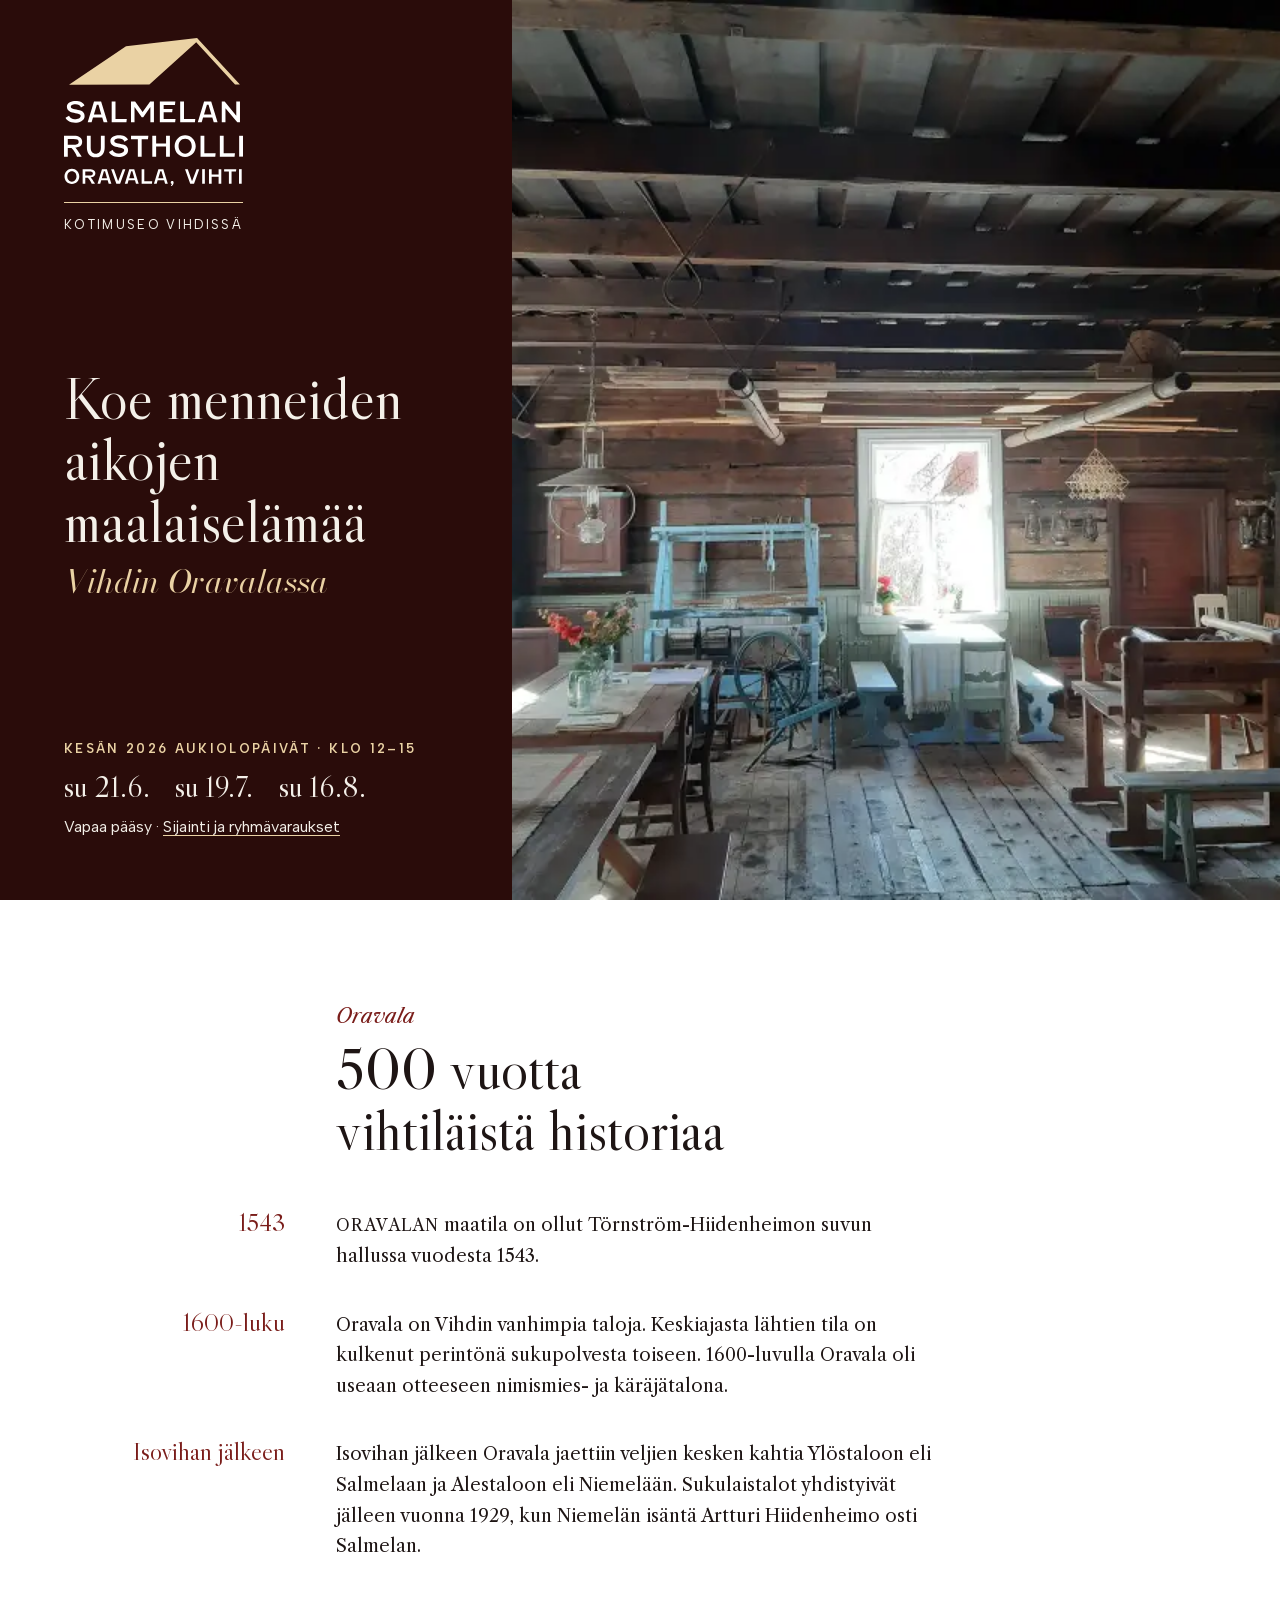
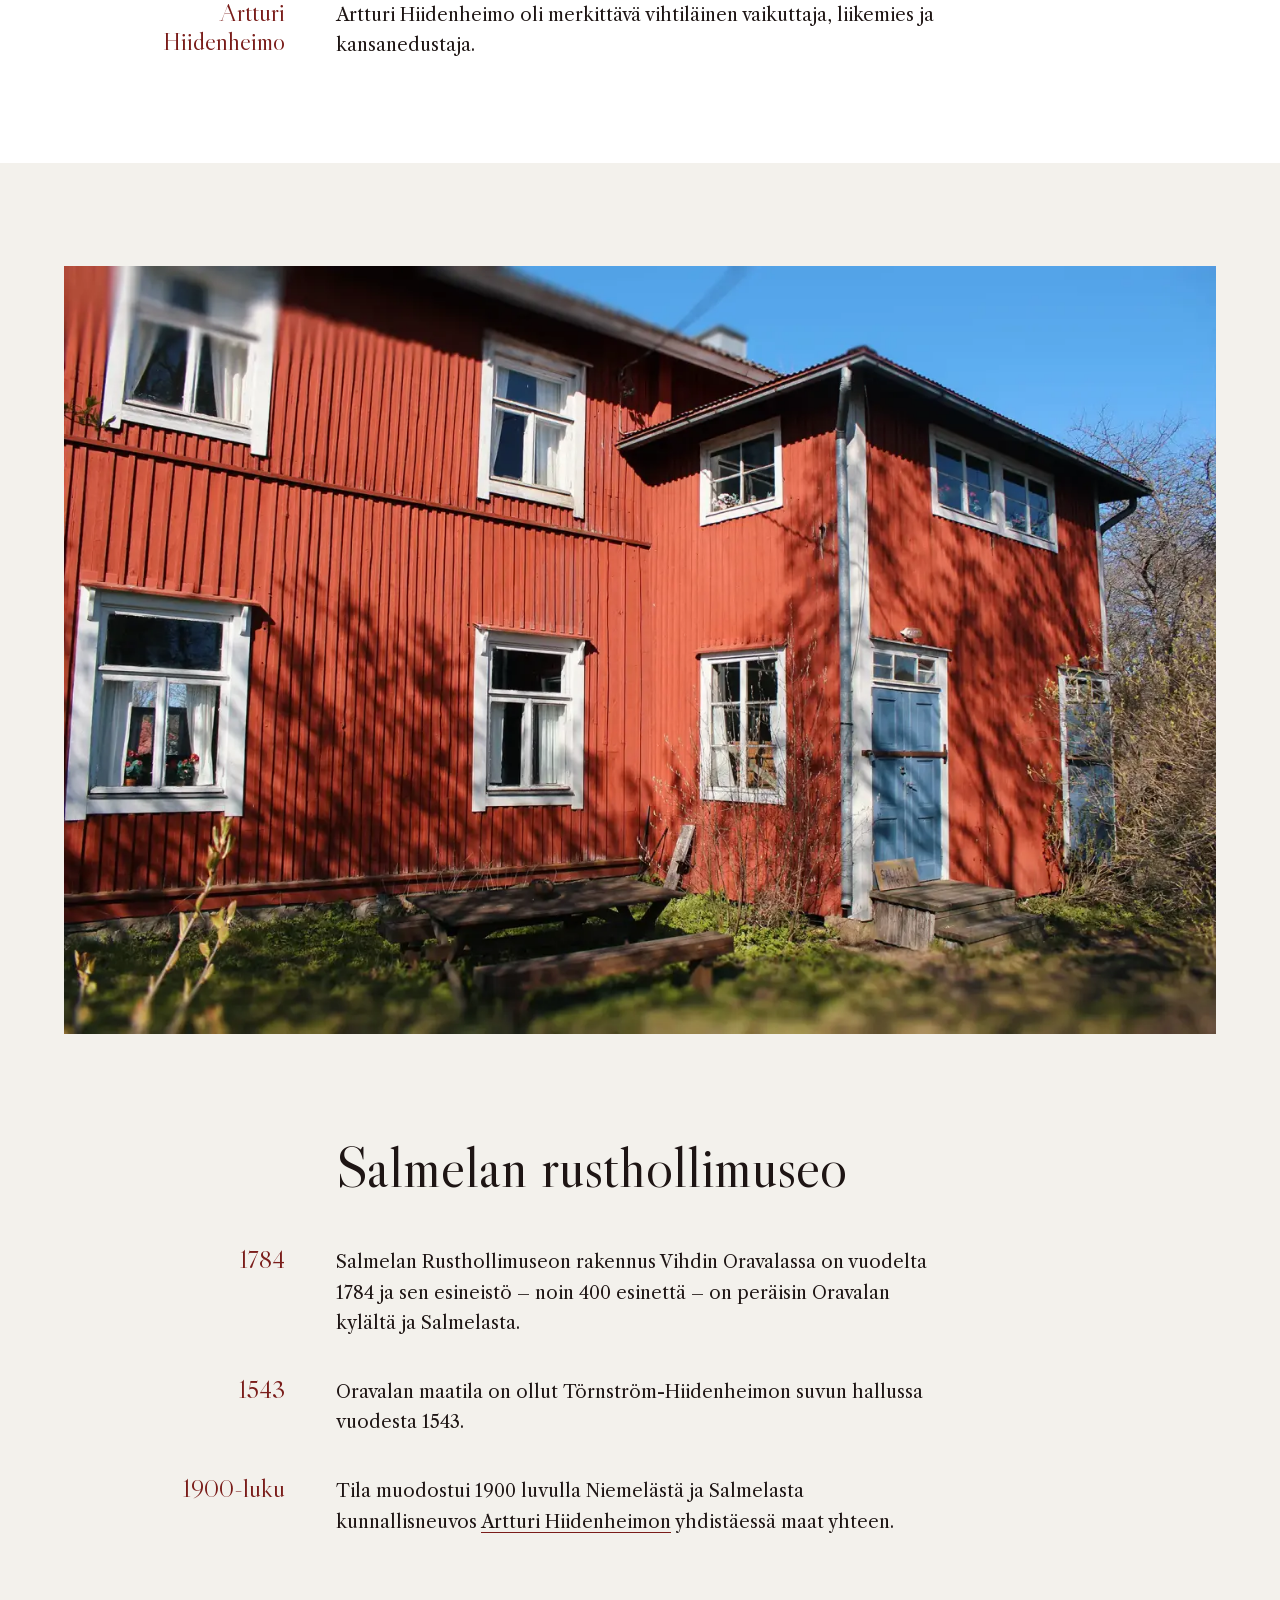
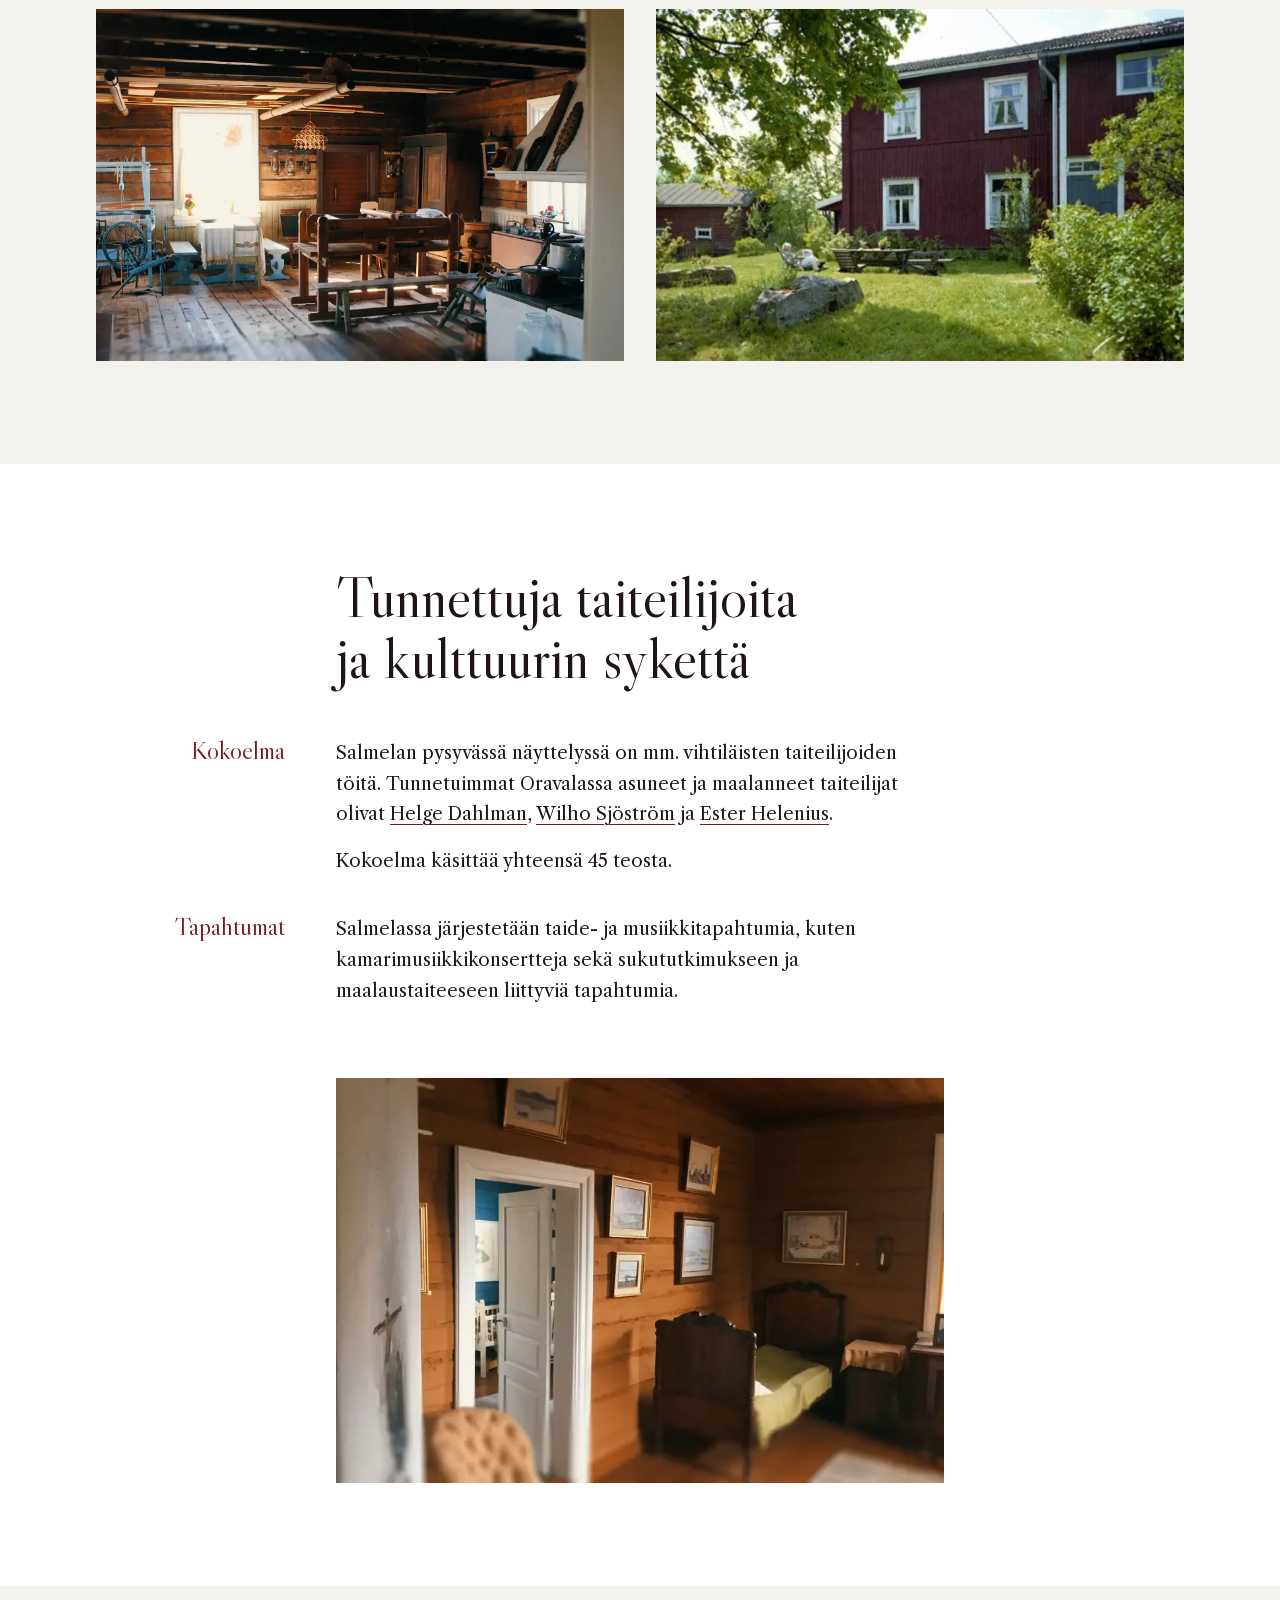
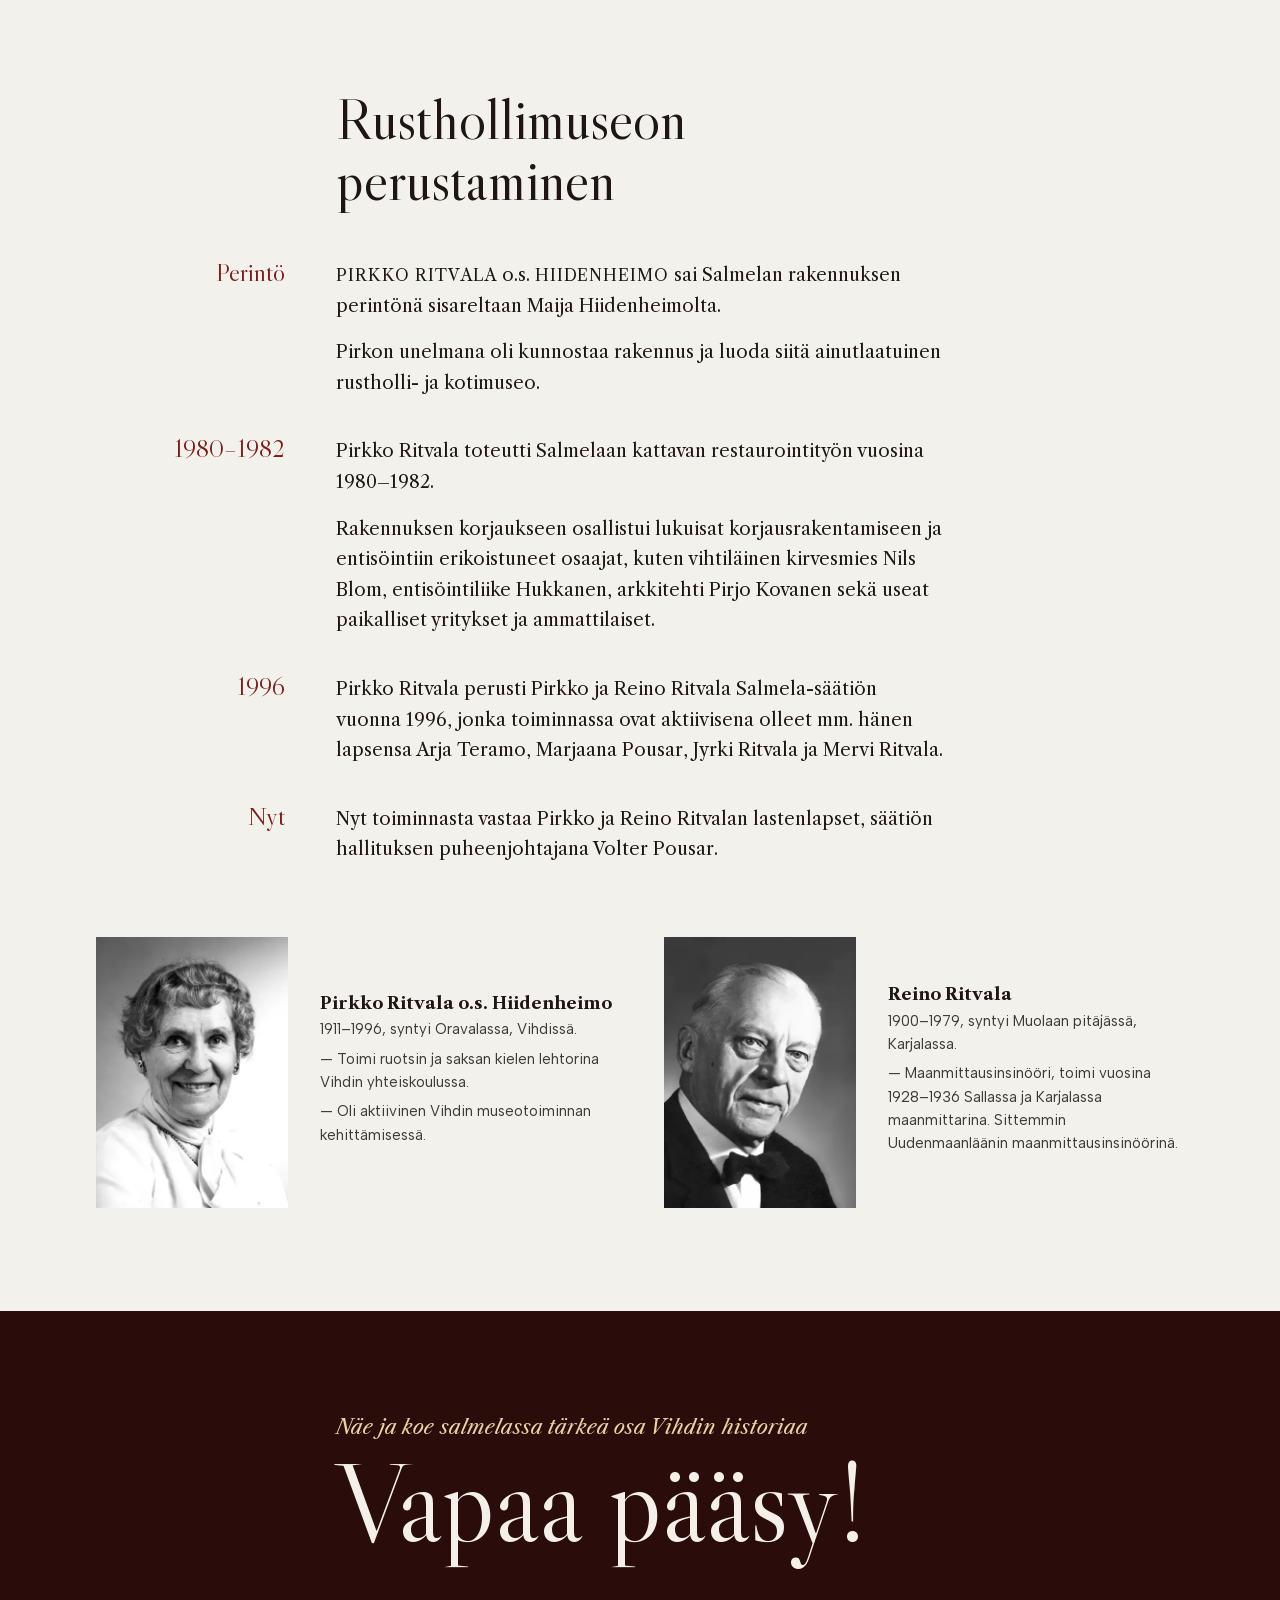
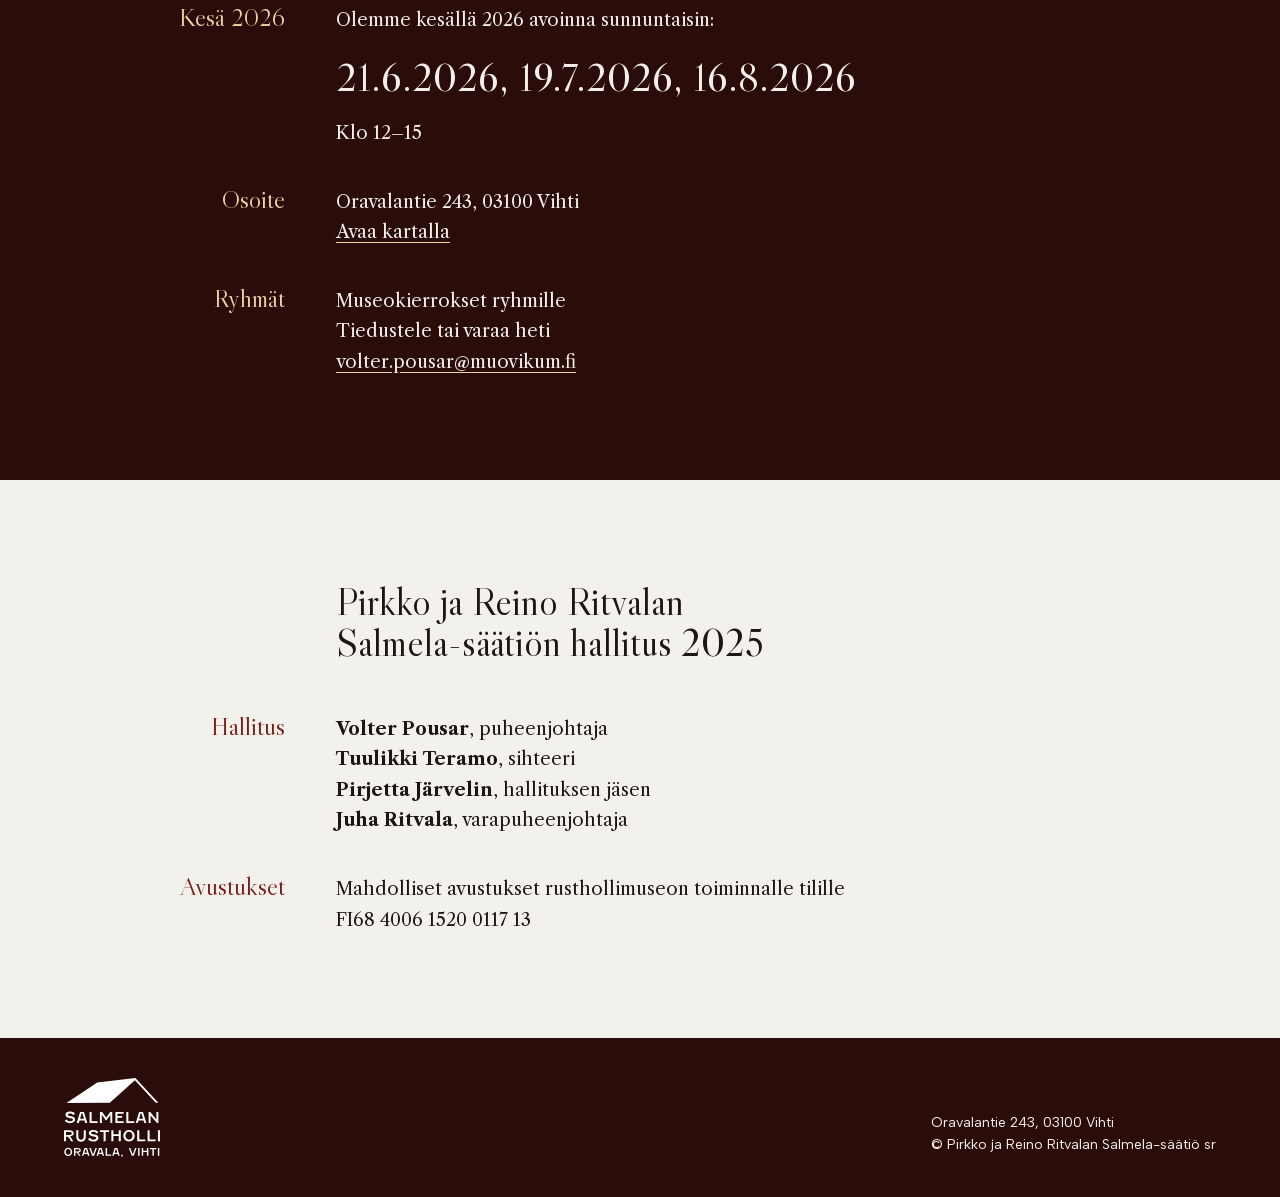
==== commit 0beca004: "fix: open map link in a new tab Co-Authored-By: Claude Opus 5.5 <noreply@anthropic.com>" ====
--- a/index.html
+++ b/index.html
@@ -5,6 +5,7 @@
   <meta name="viewport" content="width=device-width, initial-scale=1">
   <title>Salmelan Rustholli – Kotimuseo Vihdissä</title>
   <meta name="description" content="Salmelan rusthollimuseo Vihdin Oravalassa: vuonna 1784 rakennettu kotimuseo, noin 400 esinettä ja vihtiläisten taiteilijoiden töitä. Vapaa pääsy.">
+  <meta name="theme-color" content="#2a0c0a">
   <meta property="og:type" content="website">
   <meta property="og:locale" content="fi_FI">
   <meta property="og:title" content="Salmelan Rustholli – Kotimuseo Vihdissä">
@@ -12,68 +13,112 @@
   <meta property="og:url" content="https://www.vihdinsalmelamuseo.fi/">
   <meta property="og:image" content="https://www.vihdinsalmelamuseo.fi/img/social-preview.jpg">
   <link rel="icon" href="favicon.svg" type="image/svg+xml">
-  <link rel="preload" href="fonts/noto-serif-latin.woff2" as="font" type="font/woff2" crossorigin>
+  <link rel="preload" href="fonts/caslon-display.woff2" as="font" type="font/woff2" crossorigin>
+  <link rel="preload" href="fonts/caslon-text.woff2" as="font" type="font/woff2" crossorigin>
   <link rel="stylesheet" href="style.css">
 </head>
 <body>
-  <header class="site-header">
-    <a href="./" class="logo"><img src="img/logo.svg" alt="Salmelan Rustholli, Oravala, Vihti" width="120" height="99"></a>
-    <span>Kotimuseo Vihdissä</span>
+  <a class="skip-link" href="#sisalto">Siirry sisältöön</a>
+
+  <header class="hero">
+    <div class="hero-text">
+      <div class="brand">
+        <a href="./"><img src="img/logo-hero.svg" alt="Salmelan Rustholli, Oravala, Vihti – etusivu" width="200" height="165"></a>
+        <p>Kotimuseo Vihdissä</p>
+      </div>
+      <h1>Koe menneiden aikojen maalaiselämää <em>Vihdin Oravalassa</em></h1>
+      <div class="hero-visit">
+        <p class="label">Kesän 2026 aukiolopäivät · <span class="nowrap">klo 12–15</span></p>
+        <p class="hero-dates"><time datetime="2026-06-21">su 21.6.</time> <time datetime="2026-07-19">su 19.7.</time> <time datetime="2026-08-16">su 16.8.</time></p>
+        <p>Vapaa pääsy · <a href="#vierailu">Sijainti ja ryhmävaraukset</a></p>
+      </div>
+    </div>
+    <div class="hero-photo"><img src="img/hero-1400.webp" srcset="img/hero-800.webp 800w, img/hero-1400.webp 1400w, img/hero-2000.webp 2000w" sizes="(min-width: 60rem) 62vw, 100vw" alt="Salmelan tupa: hirsiseinät, kangaspuut, rukki ja pitkät pöydät" width="2000" height="1500" fetchpriority="high"></div>
   </header>
 
-  <main>
-    <section class="hero">
-      <h1>Koe menneiden aikojen maalaiselämää <span>Vihdin Oravalassa</span></h1>
-      <a href="#tutustu" class="scroll-down" aria-label="Tutustu museoon"><img src="img/double-down.svg" alt="" width="32" height="32"></a>
+  <main id="sisalto">
+    <section aria-labelledby="historia">
+      <div class="chapter">
+        <p class="kicker">Oravala</p>
+        <h2 id="historia">500 vuotta vihtiläistä historiaa</h2>
+        <dl class="marks">
+          <dt>1543</dt>
+          <dd><span class="caps">ORAVALAN</span> maatila on ollut Törnström-Hiidenheimon suvun hallussa vuodesta 1543.</dd>
+          <dt>1600-luku</dt>
+          <dd>Oravala on Vihdin vanhimpia taloja. Keskiajasta lähtien tila on kulkenut perintönä sukupolvesta toiseen. 1600-luvulla Oravala oli useaan otteeseen nimismies- ja käräjätalona.</dd>
+          <dt>Isovihan jälkeen</dt>
+          <dd>Isovihan jälkeen Oravala jaettiin veljien kesken kahtia Ylöstaloon eli Salmelaan ja Alestaloon eli Niemelään. Sukulaistalot yhdistyivät jälleen vuonna 1929, kun Niemelän isäntä Artturi Hiidenheimo osti Salmelan.</dd>
+          <dt>Artturi Hiidenheimo</dt>
+          <dd>Artturi Hiidenheimo oli merkittävä vihtiläinen vaikuttaja, liikemies ja kansanedustaja.</dd>
+        </dl>
+      </div>
     </section>
 
-    <section id="tutustu" class="history">
-      <div class="container narrow">
-        <p class="eyebrow">Oravala</p>
-        <h2>500 vuotta vihtiläistä historiaa</h2>
-        <p><span class="caps">Oravalan</span> maatila on ollut Törnström-Hiidenheimon suvun hallussa vuodesta 1543.</p>
-        <p>Oravala on Vihdin vanhimpia taloja. Keskiajasta lähtien tila on kulkenut perintönä sukupolvesta toiseen. 1600-luvulla Oravala oli useaan otteeseen nimismies- ja käräjätalona.</p>
-        <p>Isovihan jälkeen Oravala jaettiin veljien kesken kahtia Ylöstaloon eli Salmelaan ja Alestaloon eli Niemelään. Sukulaistalot yhdistyivät jälleen vuonna 1929, kun Niemelän isäntä Artturi Hiidenheimo osti Salmelan.</p>
-        <p>Artturi Hiidenheimo oli merkittävä vihtiläinen vaikuttaja, liikemies ja kansanedustaja.</p>
+    <section aria-labelledby="museo">
+      <img class="building" src="img/ulkoa-1400.webp" srcset="img/ulkoa-800.webp 800w, img/ulkoa-1400.webp 1400w, img/ulkoa-1920.webp 1920w" sizes="100vw" alt="Salmelan punainen päärakennus ja sininen ulko-ovi keväällä" width="1920" height="1280" loading="lazy">
+      <div class="chapter">
+        <h2 id="museo">Salmelan rusthollimuseo</h2>
+        <dl class="marks">
+          <dt>1784</dt>
+          <dd>Salmelan Rusthollimuseon rakennus Vihdin Oravalassa on vuodelta 1784 ja sen esineistö – noin 400 esinettä – on peräisin Oravalan kylältä ja Salmelasta.</dd>
+          <dt>1543</dt>
+          <dd>Oravalan maatila on ollut Törnström-Hiidenheimon suvun hallussa vuodesta 1543.</dd>
+          <dt>1900-luku</dt>
+          <dd>Tila muodostui 1900 luvulla Niemelästä ja Salmelasta kunnallisneuvos <a href="https://fi.wikipedia.org/wiki/Artturi_Hiidenheimo">Artturi Hiidenheimon</a> yhdistäessä maat yhteen.</dd>
+        </dl>
+        <div class="salon">
+          <img src="img/tupa-1400.webp" srcset="img/tupa-800.webp 800w, img/tupa-1400.webp 1400w" sizes="(min-width: 40rem) 50vw, 100vw" alt="Salmelan tupa auringonvalossa: rukki, kangaspuut, pöydät ja hella" width="1400" height="933" loading="lazy">
+          <img src="img/piha-623.webp" alt="Salmelan päärakennus ja nurmipiha kesällä" width="623" height="410" loading="lazy">
+        </div>
       </div>
+    </section>
 
-      <div class="container split">
-        <div>
-          <h3>Salmelan rusthollimuseo</h3>
-          <p>Salmelan Rusthollimuseon rakennus Vihdin Oravalassa on vuodelta 1784 ja sen esineistö – noin 400 esinettä – on peräisin Oravalan kylältä ja Salmelasta.</p>
-          <p>Tila muodostui 1900-luvulla Niemelästä ja Salmelasta kunnallisneuvos <a href="https://fi.wikipedia.org/wiki/Artturi_Hiidenheimo">Artturi Hiidenheimon</a> yhdistäessä maat yhteen.</p>
-        </div>
-        <img class="framed" src="img/salmela-ulkoa.jpg" alt="Salmelan punainen päärakennus pihan puolelta" width="623" height="410" loading="lazy">
+    <section aria-labelledby="taide">
+      <div class="chapter">
+          <h2 id="taide">Tunnettuja taiteilijoita ja kulttuurin sykettä</h2>
+          <dl class="marks">
+            <dt>Kokoelma</dt>
+            <dd>
+              <p>Salmelan pysyvässä näyttelyssä on mm. vihtiläisten taiteilijoiden töitä. Tunnetuimmat Oravalassa asuneet ja maalanneet taiteilijat olivat <a href="https://fi.wikipedia.org/wiki/Helge_Dahlman">Helge Dahlman</a>, <a href="https://fi.wikipedia.org/wiki/Wilho_Sj%C3%B6str%C3%B6m">Wilho Sjöström</a> ja <a href="https://fi.wikipedia.org/wiki/Ester_Helenius">Ester Helenius</a>.</p>
+              <p>Kokoelma käsittää yhteensä 45 teosta.</p>
+            </dd>
+            <dt>Tapahtumat</dt>
+            <dd>Salmelassa järjestetään taide- ja musiikkitapahtumia, kuten kamarimusiikkikonsertteja sekä sukututkimukseen ja maalaustaiteeseen liittyviä tapahtumia.</dd>
+          </dl>
+        <img class="figure" src="img/maalauksia-1200.webp" srcset="img/maalauksia-800.webp 800w, img/maalauksia-1200.webp 1200w" sizes="(min-width: 60rem) 38rem, 100vw" alt="Museon huone, jonka hirsiseinillä on maalauksia" width="1200" height="800" loading="lazy">
       </div>
+    </section>
 
-      <div class="container split reverse">
-        <div>
-          <h3>Tunnettuja taiteilijoita ja kulttuurin sykettä</h3>
-          <p>Salmelan pysyvässä näyttelyssä on mm. vihtiläisten taiteilijoiden töitä. Tunnetuimmat Oravalassa asuneet ja maalanneet taiteilijat olivat <a href="https://fi.wikipedia.org/wiki/Helge_Dahlman">Helge Dahlman</a>, <a href="https://fi.wikipedia.org/wiki/Wilho_Sj%C3%B6str%C3%B6m">Wilho Sjöström</a> ja <a href="https://fi.wikipedia.org/wiki/Ester_Helenius">Ester Helenius</a>. Kokoelma käsittää yhteensä 45 teosta.</p>
-          <p>Salmelassa järjestetään taide- ja musiikkitapahtumia, kuten kamarimusiikkikonsertteja sekä sukututkimukseen ja maalaustaiteeseen liittyviä tapahtumia.</p>
-        </div>
-        <img class="framed" src="img/maalauksia.webp" alt="Museon huone, jonka seinillä on maalauksia" width="1920" height="1280" loading="lazy">
-      </div>
-
-      <div class="container split">
-        <div>
-          <h3>Rusthollimuseon perustaminen</h3>
-          <p><span class="caps">Pirkko Ritvala o.s. Hiidenheimo</span> sai Salmelan rakennuksen perintönä sisareltaan Maija Hiidenheimolta. Pirkon unelmana oli kunnostaa rakennus ja luoda siitä ainutlaatuinen rustholli- ja kotimuseo.</p>
-          <p>Pirkko Ritvala toteutti Salmelaan kattavan restaurointityön vuosina 1980–1982. Rakennuksen korjaukseen osallistui lukuisat korjausrakentamiseen ja entisöintiin erikoistuneet osaajat, kuten vihtiläinen kirvesmies Nils Blom, entisöintiliike Hukkanen, arkkitehti Pirjo Kovanen sekä useat paikalliset yritykset ja ammattilaiset.</p>
-          <p>Pirkko Ritvala perusti Pirkko ja Reino Ritvala Salmela-säätiön vuonna 1996, jonka toiminnassa ovat aktiivisena olleet mm. hänen lapsensa Arja Teramo, Marjaana Pousar, Jyrki Ritvala ja Mervi Ritvala.</p>
-          <p>Nyt toiminnasta vastaa Pirkko ja Reino Ritvalan lastenlapset, säätiön hallituksen puheenjohtajana Volter Pousar.</p>
-        </div>
+    <section aria-labelledby="perustaminen">
+      <div class="chapter">
+        <h2 id="perustaminen">Rusthollimuseon perustaminen</h2>
+        <dl class="marks">
+          <dt>Perintö</dt>
+          <dd>
+            <p><span class="caps">PIRKKO RITVALA</span> o.s. <span class="caps">HIIDENHEIMO</span> sai Salmelan rakennuksen perintönä sisareltaan Maija Hiidenheimolta.</p>
+            <p>Pirkon unelmana oli kunnostaa rakennus ja luoda siitä ainutlaatuinen rustholli- ja kotimuseo.</p>
+          </dd>
+          <dt>1980–1982</dt>
+          <dd>
+            <p>Pirkko Ritvala toteutti Salmelaan kattavan restaurointityön vuosina 1980–1982.</p>
+            <p>Rakennuksen korjaukseen osallistui lukuisat korjausrakentamiseen ja entisöintiin erikoistuneet osaajat, kuten vihtiläinen kirvesmies Nils Blom, entisöintiliike Hukkanen, arkkitehti Pirjo Kovanen sekä useat paikalliset yritykset ja ammattilaiset.</p>
+          </dd>
+          <dt>1996</dt>
+          <dd>Pirkko Ritvala perusti Pirkko ja Reino Ritvala Salmela-säätiön vuonna 1996, jonka toiminnassa ovat aktiivisena olleet mm. hänen lapsensa Arja Teramo, Marjaana Pousar, Jyrki Ritvala ja Mervi Ritvala.</dd>
+          <dt>Nyt</dt>
+          <dd>Nyt toiminnasta vastaa Pirkko ja Reino Ritvalan lastenlapset, säätiön hallituksen puheenjohtajana Volter Pousar.</dd>
+        </dl>
         <div class="portraits">
-          <figure class="framed">
-            <img src="img/pirkko-ritvala.webp" alt="Pirkko Ritvala" width="750" height="1060" loading="lazy">
+          <figure>
+            <img src="img/pirkko-ritvala-400.webp" alt="Mustavalkoinen muotokuva Pirkko Ritvalasta" width="400" height="565" loading="lazy">
             <figcaption>
               <p><strong>Pirkko Ritvala o.s. Hiidenheimo</strong> 1911–1996, syntyi Oravalassa, Vihdissä.</p>
               <p>— Toimi ruotsin ja saksan kielen lehtorina Vihdin yhteiskoulussa.</p>
               <p>— Oli aktiivinen Vihdin museotoiminnan kehittämisessä.</p>
             </figcaption>
           </figure>
-          <figure class="framed">
-            <img src="img/reino-ritvala.webp" alt="Reino Ritvala" width="750" height="1060" loading="lazy">
+          <figure>
+            <img src="img/reino-ritvala-400.webp" alt="Mustavalkoinen muotokuva Reino Ritvalasta" width="400" height="565" loading="lazy">
             <figcaption>
               <p><strong>Reino Ritvala</strong> 1900–1979, syntyi Muolaan pitäjässä, Karjalassa.</p>
               <p>— Maanmittausinsinööri, toimi vuosina 1928–1936 Sallassa ja Karjalassa maanmittarina. Sittemmin Uudenmaanläänin maanmittausinsinöörinä.</p>
@@ -83,36 +128,50 @@
       </div>
     </section>
 
-    <section class="visit">
-      <div class="container narrow">
-        <p class="eyebrow">Näe ja koe Salmelassa tärkeä osa Vihdin historiaa</p>
-        <h2>Vapaa pääsy!</h2>
-        <p>Olemme kesällä 2026 avoinna sunnuntaisin:</p>
-        <p class="dates"><strong>21.6.2026, 19.7.2026, 16.8.2026</strong><br><strong>Klo 12–15</strong></p>
+    <section id="vierailu" class="visit" aria-labelledby="vierailu-otsikko">
+      <div class="chapter">
+        <p class="kicker">Näe ja koe salmelassa tärkeä osa Vihdin historiaa</p>
+        <h2 id="vierailu-otsikko">Vapaa pääsy!</h2>
+        <dl class="marks">
+          <dt>Kesä 2026</dt>
+          <dd>
+            <p>Olemme kesällä 2026 avoinna sunnuntaisin:</p>
+            <p class="date-line"><time datetime="2026-06-21">21.6.2026</time>, <time datetime="2026-07-19">19.7.2026</time>, <time datetime="2026-08-16">16.8.2026</time></p>
+            <p>Klo 12–15</p>
+          </dd>
+          <dt>Osoite</dt>
+          <dd>Oravalantie 243, 03100 Vihti<br><a href="https://www.google.com/maps/search/?api=1&amp;query=60.3927196,24.2822659" target="_blank" rel="noopener">Avaa kartalla<span class="visually-hidden"> (avautuu uuteen välilehteen)</span></a></dd>
+          <dt>Ryhmät</dt>
+          <dd>
+            <p>Museokierrokset ryhmille<br>Tiedustele tai varaa heti<br><a href="mailto:volter.pousar@muovikum.fi">volter.pousar@muovikum.fi</a></p>
+          </dd>
+        </dl>
       </div>
     </section>
 
-    <section class="contact">
-      <div class="container narrow">
-        <p class="eyebrow">Museokierrokset ryhmille</p>
-        <h2>Tiedustele tai varaa heti</h2>
-        <p><a class="email" href="mailto:volter.pousar@muovikum.fi">volter.pousar@muovikum.fi</a></p>
-
-        <h3>Pirkko ja Reino Ritvalan Salmela-säätiön hallitus 2025</h3>
-        <ul class="board">
-          <li><strong>Volter Pousar</strong>, puheenjohtaja</li>
-          <li><strong>Tuulikki Teramo</strong>, sihteeri</li>
-          <li><strong>Pirjetta Järvelin</strong>, hallituksen jäsen</li>
-          <li><strong>Juha Ritvala</strong>, varapuheenjohtaja</li>
-        </ul>
-        <p>Mahdolliset avustukset rusthollimuseon toiminnalle tilille <span class="nowrap">FI68 4006 1520 0117 13</span></p>
+    <section aria-labelledby="saatio">
+      <div class="chapter">
+        <h2 id="saatio">Pirkko ja Reino Ritvalan <span class="nowrap">Salmela-säätiön</span> hallitus 2025</h2>
+        <dl class="marks">
+          <dt>Hallitus</dt>
+          <dd>
+            <ul class="board">
+              <li><strong>Volter Pousar</strong>, puheenjohtaja</li>
+              <li><strong>Tuulikki Teramo</strong>, sihteeri</li>
+              <li><strong>Pirjetta Järvelin</strong>, hallituksen jäsen</li>
+              <li><strong>Juha Ritvala</strong>, varapuheenjohtaja</li>
+            </ul>
+          </dd>
+          <dt>Avustukset</dt>
+          <dd>Mahdolliset avustukset rusthollimuseon toiminnalle tilille <span class="nowrap">FI68 4006 1520 0117 13</span></dd>
+        </dl>
       </div>
     </section>
   </main>
 
   <footer class="site-footer">
-    <img src="img/logo.svg" alt="Salmelan Rustholli" width="120" height="99" loading="lazy">
-    <p>© Pirkko ja Reino Ritvalan Salmela-säätiö sr. Kaikki oikeudet pidätetään.</p>
+    <img src="img/logo.svg" alt="Salmelan Rustholli" width="96" height="79" loading="lazy">
+    <p>Oravalantie 243, 03100 Vihti<br>© Pirkko ja Reino Ritvalan Salmela-säätiö sr</p>
   </footer>
 </body>
 </html>
--- a/style.css
+++ b/style.css
@@ -1,94 +1,115 @@
-@font-face {
-  font-family: "Noto Serif";
-  src: url(fonts/noto-serif-latin.woff2) format("woff2");
-  font-weight: 400 700;
-  font-display: swap;
-}
-@font-face {
-  font-family: "Noto Serif";
-  src: url(fonts/noto-serif-latin-italic.woff2) format("woff2");
-  font-style: italic;
-  font-display: swap;
-}
+@font-face { font-family: "Bodoni Moda"; src: url(fonts/bodoni-moda-italic.woff2) format("woff2"); font-weight: 400 700; font-style: italic; font-display: swap; }
+@font-face { font-family: "Caslon Display"; src: url(fonts/caslon-display.woff2) format("woff2"); font-display: swap; }
+@font-face { font-family: "Caslon Text"; src: url(fonts/caslon-text.woff2) format("woff2"); font-display: swap; }
+@font-face { font-family: "Caslon Text"; src: url(fonts/caslon-text-bold.woff2) format("woff2"); font-weight: 700; font-display: swap; }
+@font-face { font-family: "Caslon Text"; src: url(fonts/caslon-text-italic.woff2) format("woff2"); font-style: italic; font-display: swap; }
+@font-face { font-family: "Albert Sans"; src: url(fonts/albert-sans.woff2) format("woff2"); font-weight: 300 800; font-display: swap; }
 
+/* Oxblood panels (a redder take on the old site's #180707) with a champagne highlight; deep red accent on white */
+/* Highlight alternatives, AAA on #2a0c0a: apricot #f2b27a, rosy gold #e6b38f */
 :root {
-  --dark: #180707;
-  --red: #b32323;
-  --light: #f3f3f3;
-  --muted: #7e7e7e;
-  --gap: clamp(1.5rem, 5vw, 4rem);
+  --seina: #2a0c0a;
+  --vihrea: #7a1d1a;
+  --pellava: #f4f0e9;
+  --kulta: #ead2a4;
+  --paperi: #ffffff;
+  --paperi-2: #f3f1ec;
+  --teksti: #1e1514;
+  --himmea: #3f3a34;
+  --kulta-tumma: #7a1d1a;
+  --display: "Caslon Display", Georgia, serif;
+  --serif: "Caslon Text", Georgia, serif;
+  --sans: "Albert Sans", system-ui, sans-serif;
+  --pad: clamp(1.25rem, 5vw, 4rem);
 }
 
 *, *::before, *::after { box-sizing: border-box; }
+@media (prefers-reduced-motion: no-preference) { html { scroll-behavior: smooth; } }
 
-body {
-  margin: 0;
-  font: 1.0625rem/1.7 "Noto Serif", Georgia, serif;
-  color: #fff;
-  background: var(--dark);
+body { margin: 0; font: 1.125rem/1.7 var(--serif); color: var(--teksti); background: var(--paperi); }
+img { max-width: 100%; height: auto; display: block; }
+p { margin: 0 0 1rem; }
+h1, h2 { font-family: var(--display); font-weight: 400; text-wrap: balance; }
+a { color: inherit; text-decoration-color: var(--vihrea); text-underline-offset: 0.2em; }
+a:hover { color: var(--kulta-tumma); }
+:focus-visible { outline: 2px solid var(--teksti); outline-offset: 3px; }
+.hero :focus-visible, .visit :focus-visible, .site-footer :focus-visible { outline-color: var(--pellava); }
+.hero a, .visit a, .site-footer a { text-decoration-color: var(--kulta); }
+.nowrap { white-space: nowrap; }
+.visually-hidden { position: absolute; width: 1px; height: 1px; overflow: hidden; clip-path: inset(50%); white-space: nowrap; }
+.caps { font-size: 0.9em; letter-spacing: 0.06em; }
+
+.skip-link { font-family: var(--sans); position: absolute; left: 1rem; top: -5rem; z-index: 1; padding: 0.75rem 1rem; background: var(--pellava); color: var(--seina); }
+.skip-link:focus { top: 1rem; }
+
+/* Hero: text on the green wall, the photo fills the rest edge to edge */
+.hero { display: grid; background: var(--seina); color: var(--pellava); }
+.hero a:hover { color: var(--kulta); }
+.hero-text { display: flex; flex-direction: column; justify-content: space-between; gap: clamp(2.5rem, 7vw, 5rem); padding: clamp(1.25rem, 3vw, 2.5rem) var(--pad) clamp(2.5rem, 5vw, 4rem); }
+/* Logo as the hero's emblem: larger, gilt roof, a gilt rule separating it from the headline */
+.brand { width: fit-content; }
+.brand img { width: clamp(9rem, 14vw, 12.5rem); height: auto; }
+.brand p { margin: 1rem 0 0; padding-top: 0.9rem; border-top: 1px solid var(--kulta); white-space: nowrap; font: 0.8125rem var(--sans); letter-spacing: 0.18em; text-transform: uppercase; color: var(--pellava); }
+.hero h1 { margin: 0; font-size: clamp(2.75rem, 4.6vw, 4.75rem); line-height: 1.04; }
+.hero h1 em { display: block; margin-top: 0.35em; font: italic 400 0.55em/1.2 "Bodoni Moda", Didot, serif; color: var(--kulta); }
+.label { margin-bottom: 0.5rem; font-family: var(--sans); font-size: 0.8125rem; font-weight: 600; letter-spacing: 0.18em; text-transform: uppercase; color: var(--kulta); }
+.hero-dates { margin-bottom: 0.75rem; font: 400 clamp(1.6rem, 2.4vw, 2.1rem)/1.2 var(--display); }
+.hero-dates time { margin-right: 0.6em; white-space: nowrap; }
+.hero-visit > p:last-child { margin: 0; font: 1rem var(--sans); }
+.hero-photo { position: relative; aspect-ratio: 4 / 3; }
+.hero-photo img { position: absolute; inset: 0; width: 100%; height: 100%; object-fit: cover; }
+@media (min-width: 60rem) {
+  .hero { grid-template-columns: minmax(24rem, 2fr) 3fr; min-height: min(100svh, 62rem); }
+  .hero-photo { aspect-ratio: auto; }
 }
 
-img { max-width: 100%; height: auto; display: block; }
-h1, h2, h3 { line-height: 1.2; font-weight: 600; }
-h2 { font-size: clamp(1.75rem, 4vw, 2.5rem); margin: 0 0 1.5rem; }
-h3 { font-size: 1.5rem; margin: 0 0 1rem; }
-a { color: inherit; text-decoration-color: var(--red); text-underline-offset: 0.2em; }
-a:hover { color: var(--red); }
-
-.container { max-width: 72rem; margin-inline: auto; padding-inline: var(--gap); }
-.narrow { max-width: 44rem; }
-.eyebrow { color: var(--red); text-transform: uppercase; letter-spacing: 0.15em; font-size: 0.85rem; margin: 0 0 0.5rem; }
-.caps { text-transform: uppercase; letter-spacing: 0.05em; }
-.nowrap { white-space: nowrap; }
-
-.site-header, .site-footer {
-  display: flex;
-  align-items: center;
-  gap: 1.5rem;
-  padding: 1rem var(--gap);
-  background: var(--dark);
-  font-size: 0.875rem;
-}
-.site-header { flex-direction: column; align-items: flex-start; gap: 0.5rem; }
-.site-footer { justify-content: space-between; flex-wrap: wrap; color: #ccc; }
-.site-footer p { margin: 0; }
-
-.hero {
-  position: relative;
-  min-height: 85svh;
-  display: grid;
-  place-items: center;
-  padding: var(--gap);
-  text-align: center;
-  background: linear-gradient(rgb(0 0 0 / 0.45), rgb(0 0 0 / 0.45)), url(img/hero.webp) center / cover;
-}
-.hero h1 { font-size: clamp(2rem, 5vw, 3.5rem); font-weight: 500; margin: 0; }
-.hero h1 span { display: block; }
-.scroll-down { position: absolute; bottom: 2rem; left: 50%; translate: -50% 0; }
-
-.history { padding-block: var(--gap); }
-.history > * + * { margin-top: calc(var(--gap) * 1.5); }
-
-.split { display: grid; gap: var(--gap); align-items: center; }
-@media (min-width: 48rem) {
-  .split { grid-template-columns: 1fr 1fr; }
-  .split.reverse > :first-child { order: 2; }
+/* Chapters: years and labels in the margin beside the text */
+section:nth-of-type(even) { background: var(--paperi-2); }
+.chapter { max-width: 76rem; margin-inline: auto; padding: clamp(3.5rem, 8vw, 7rem) var(--pad); display: grid; }
+.chapter h2 { margin: 0 0 clamp(2rem, 4vw, 3rem); font-size: clamp(2.25rem, 4.5vw, 3.75rem); line-height: 1.06; }
+.kicker { margin: 0 0 0.5rem; font: italic 1.25rem/1.4 var(--serif); color: var(--kulta-tumma); }
+.marks { margin: 0; align-items: baseline; }
+.marks dt { font: 400 1.6rem/1.15 var(--display); color: var(--kulta-tumma); }
+.marks dd { margin: 0.25rem 0 2.25rem; }
+.marks dd:last-child, .marks dd > :last-child { margin-bottom: 0; }
+.chapter > .figure, .salon, .portraits { margin-top: clamp(3rem, 6vw, 4.5rem); }
+@media (min-width: 56rem) {
+  .chapter { grid-template-columns: minmax(8rem, 1fr) minmax(0, 38rem) minmax(0, 1fr); column-gap: clamp(2rem, 4vw, 3.5rem); }
+  .chapter > * { grid-column: 2; }
+  .chapter > .salon, .chapter > .portraits { grid-column: 1 / -1; }
+  .chapter > .wide, .chapter > #vierailu-otsikko { grid-column: 2 / -1; }
+  .marks { grid-column: 1 / 3; display: grid; grid-template-columns: subgrid; }
+  .marks dt { grid-column: 1; text-align: right; }
+  .marks dd { grid-column: 2; margin-top: 0; }
 }
 
-.framed { border: 1px solid rgb(255 255 255 / 0.6); padding: 0.75rem; margin: 0; }
+/* Whole building photo, never cropped: as wide as fits while its height stays within the viewport */
+.building { width: min(100% - 2 * var(--pad), 130svh); margin: 0 auto; padding-top: clamp(3.5rem, 8vw, 7rem); }
 
-.portraits { display: grid; grid-template-columns: 1fr 1fr; gap: 1rem; align-items: start; font-size: 0.875rem; }
-.portraits figcaption p { margin: 0.75rem 0 0; }
-@media (max-width: 30rem) { .portraits { grid-template-columns: 1fr; } }
+/* Two photos side by side, equal size, across the full chapter width */
+.salon { display: grid; gap: clamp(1rem, 2.5vw, 2rem); }
+.salon img { width: 100%; aspect-ratio: 3 / 2; object-fit: cover; }
+@media (min-width: 40rem) { .salon { grid-template-columns: 1fr 1fr; } }
 
-.visit, .contact { padding-block: calc(var(--gap) * 1.5); text-align: center; }
-.visit {
-  background: linear-gradient(rgb(24 7 7 / 0.7), rgb(24 7 7 / 0.7)), url(img/ulkoa-iso.webp) center / cover;
-}
-.visit .eyebrow { color: #fff; }
-.dates { font-size: 1.25rem; }
+.portraits { display: grid; grid-template-columns: repeat(auto-fit, minmax(min(100%, 26rem), 1fr)); gap: 3rem; }
+.portraits figure { margin: 0; display: grid; gap: 1.5rem; align-items: center; }
+.portraits img { width: min(13rem, 70%); }
+@media (min-width: 40rem) { .portraits figure { grid-template-columns: 12rem 1fr; gap: 2rem; } .portraits img { width: 100%; } }
+.portraits img { height: auto; }
+.portraits figcaption { font: 0.9375rem/1.55 var(--sans); color: var(--himmea); }
+.portraits figcaption p { margin: 0 0 0.4rem; }
+.portraits strong { display: block; margin-bottom: 0.25rem; font: 700 1.0625rem/1.3 var(--serif); color: var(--teksti); }
 
-.contact { background: #fff; color: #000; }
-.contact h3 { margin-top: 3rem; font-size: 1.25rem; }
-.email { font-size: clamp(1.25rem, 3vw, 1.75rem); color: var(--red); }
-.board { list-style: none; padding: 0; }
+/* Visit: the green panel, set like an exhibition poster */
+section.visit { background: var(--seina); color: var(--pellava); }
+.visit a:hover { color: var(--kulta); }
+.visit .kicker, .visit .marks dt { color: var(--kulta); }
+.visit h2 { font-size: clamp(3rem, 9vw, 7rem); line-height: 0.95; }
+.date-line { font: 400 clamp(1.75rem, 3.2vw, 2.5rem)/1.25 var(--display); }
+
+#saatio { font-size: clamp(1.75rem, 3vw, 2.5rem); }
+.board { list-style: none; margin: 0; padding: 0; }
+
+
+.site-footer { display: flex; flex-wrap: wrap; align-items: end; justify-content: space-between; gap: 1.5rem; padding: 2.5rem var(--pad); background: var(--seina); color: var(--pellava); font: 0.875rem/1.6 var(--sans); }
+.site-footer p { margin: 0; }
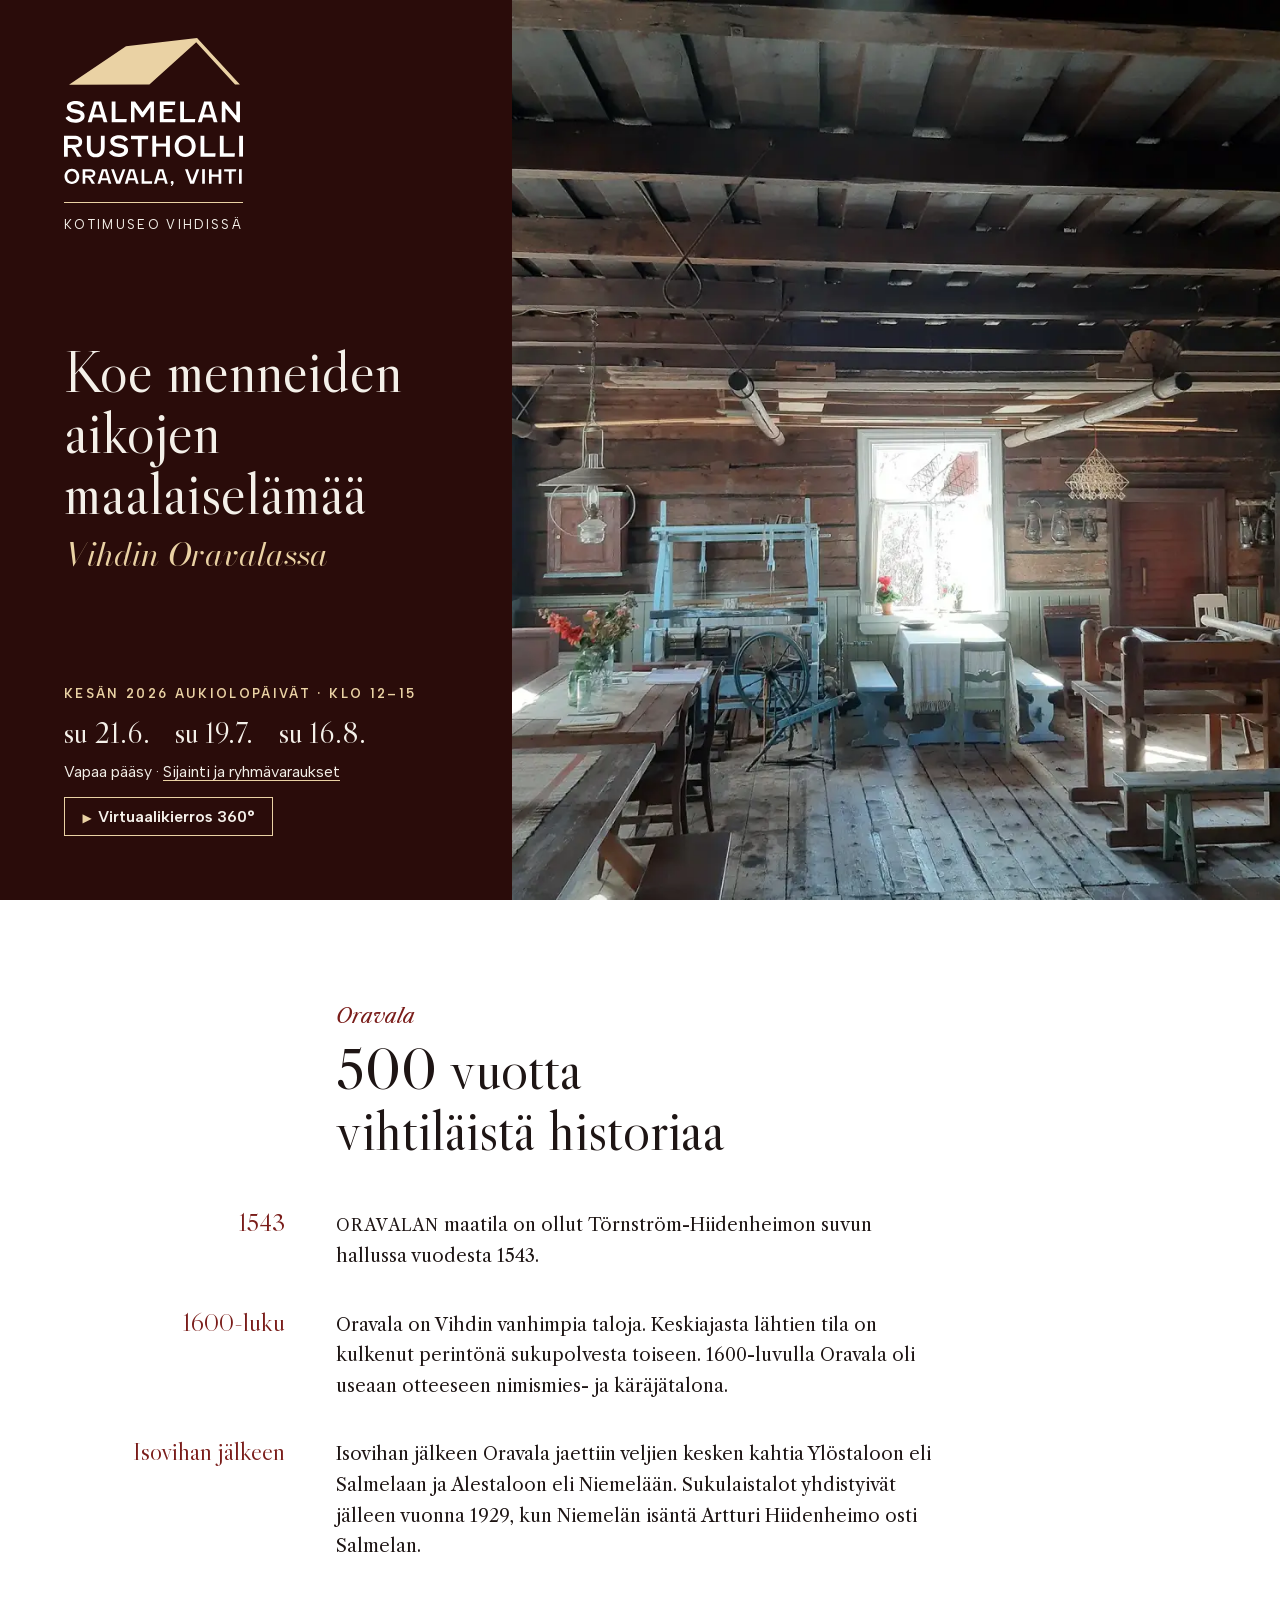
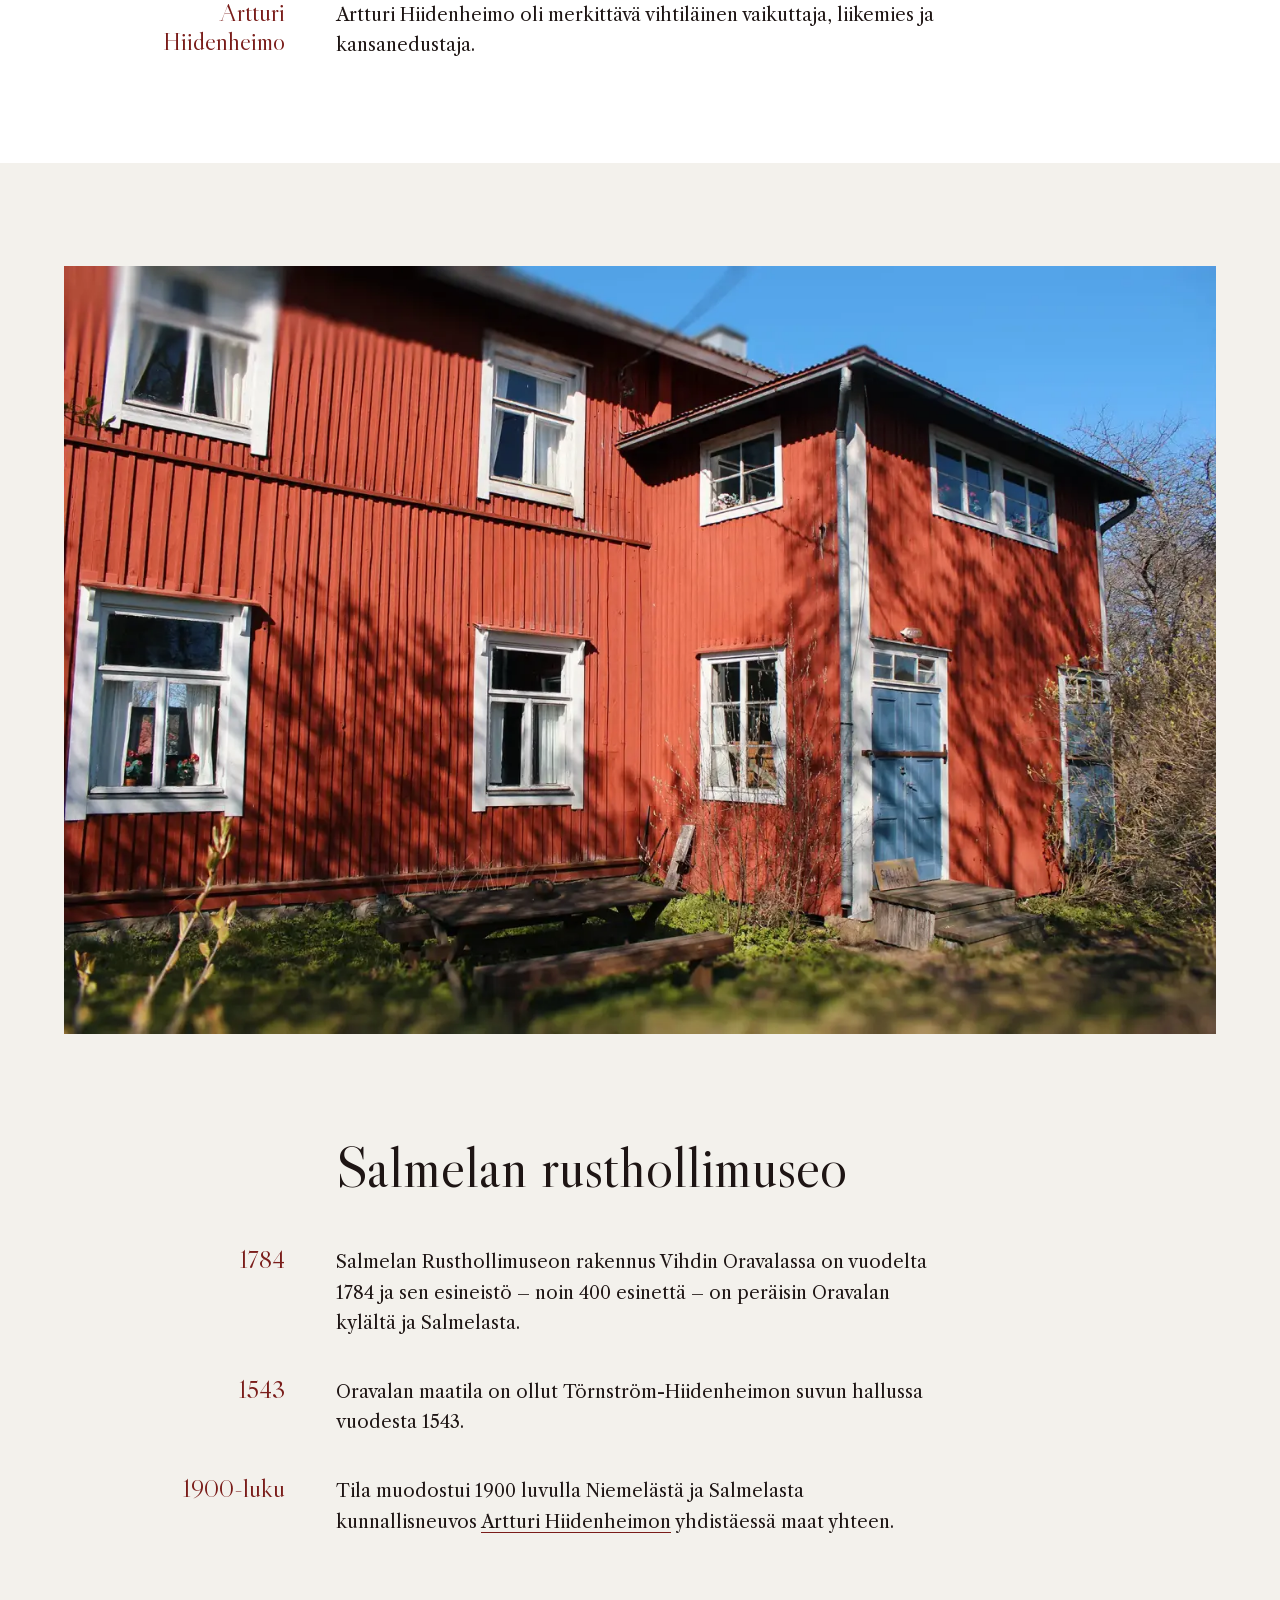
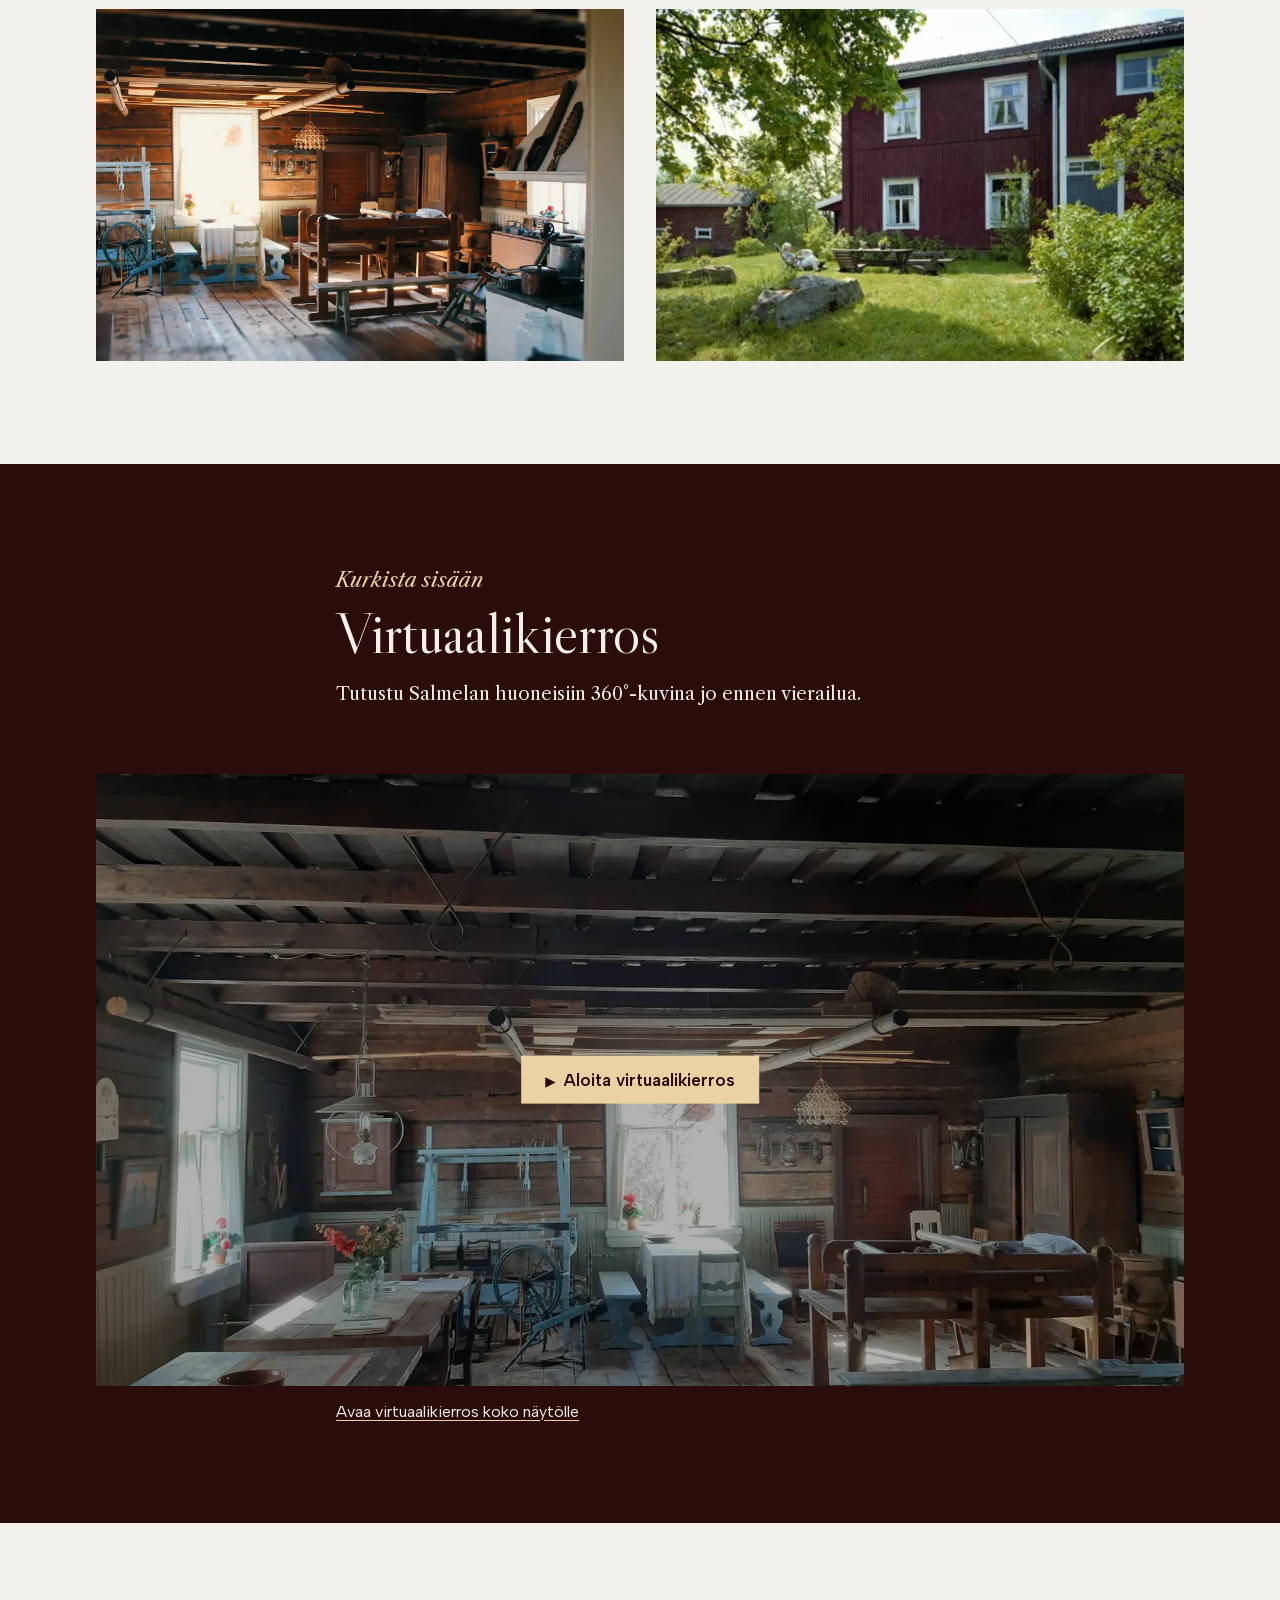
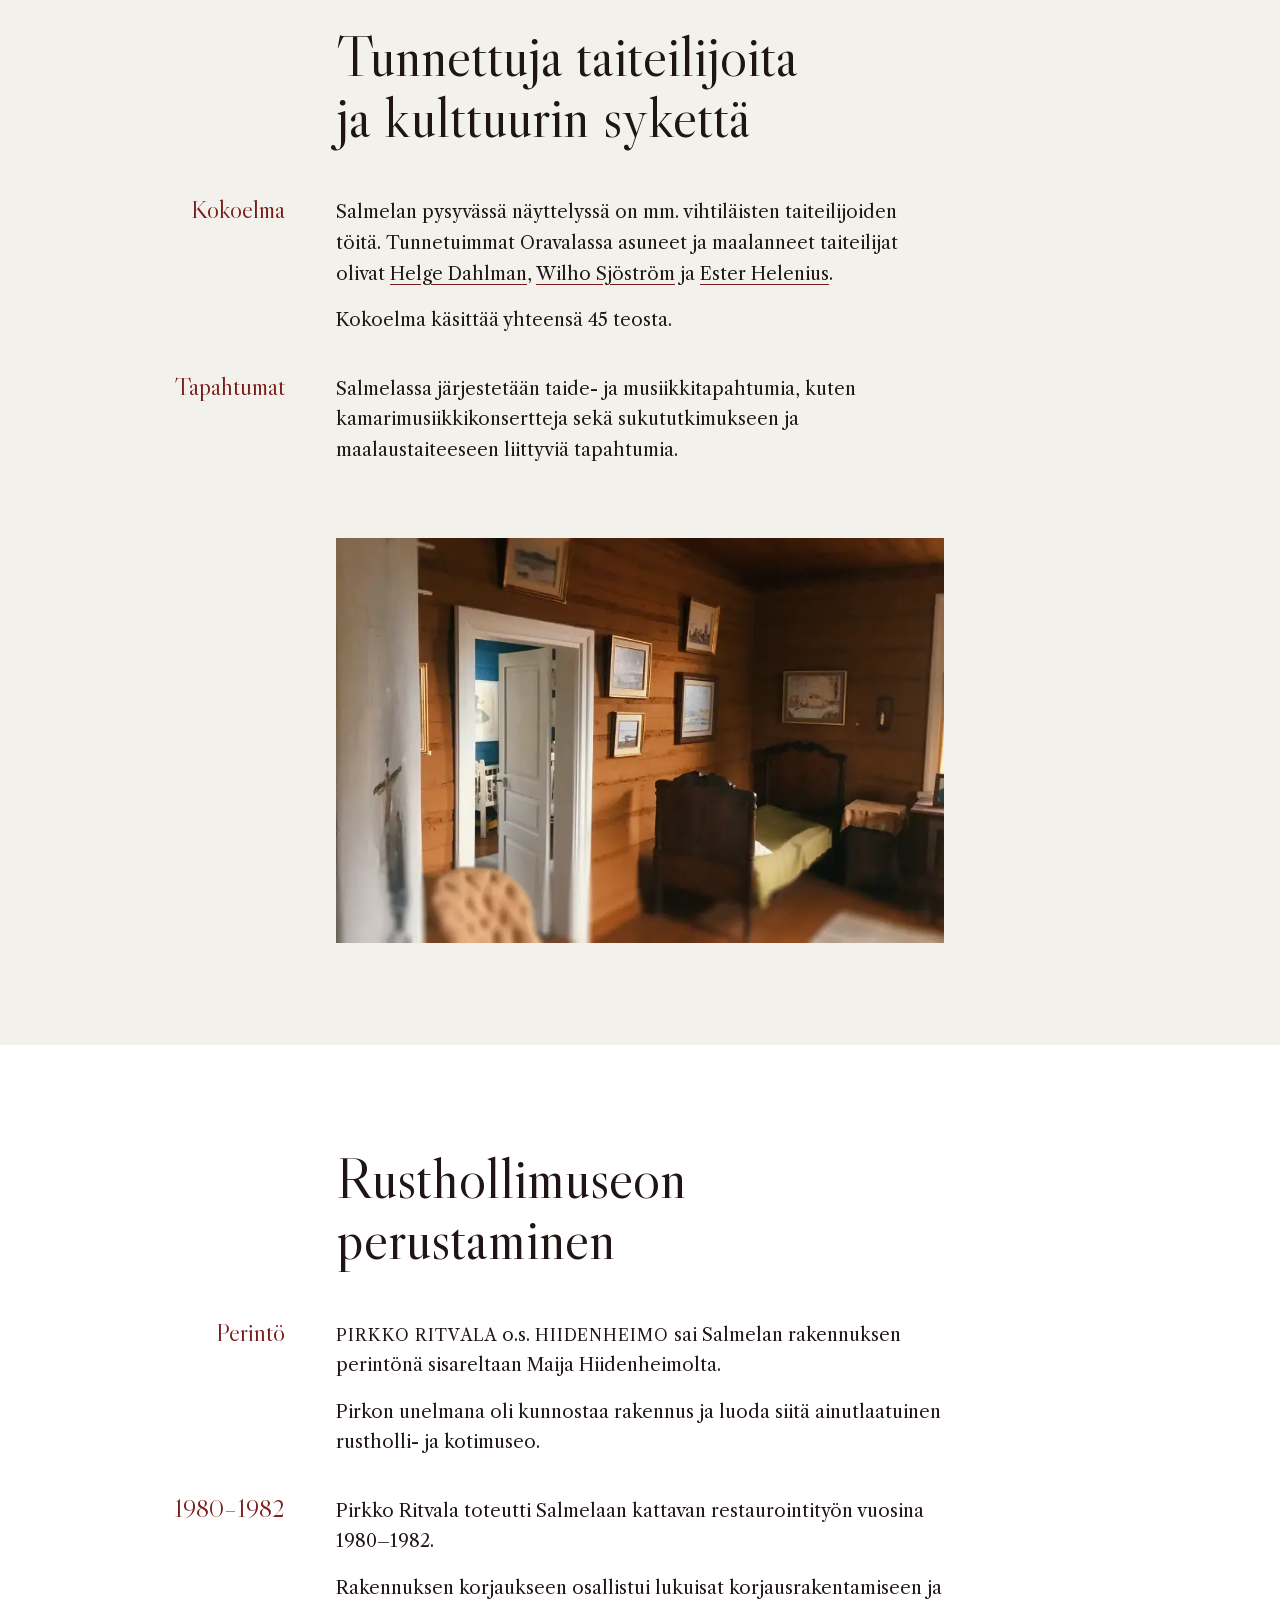
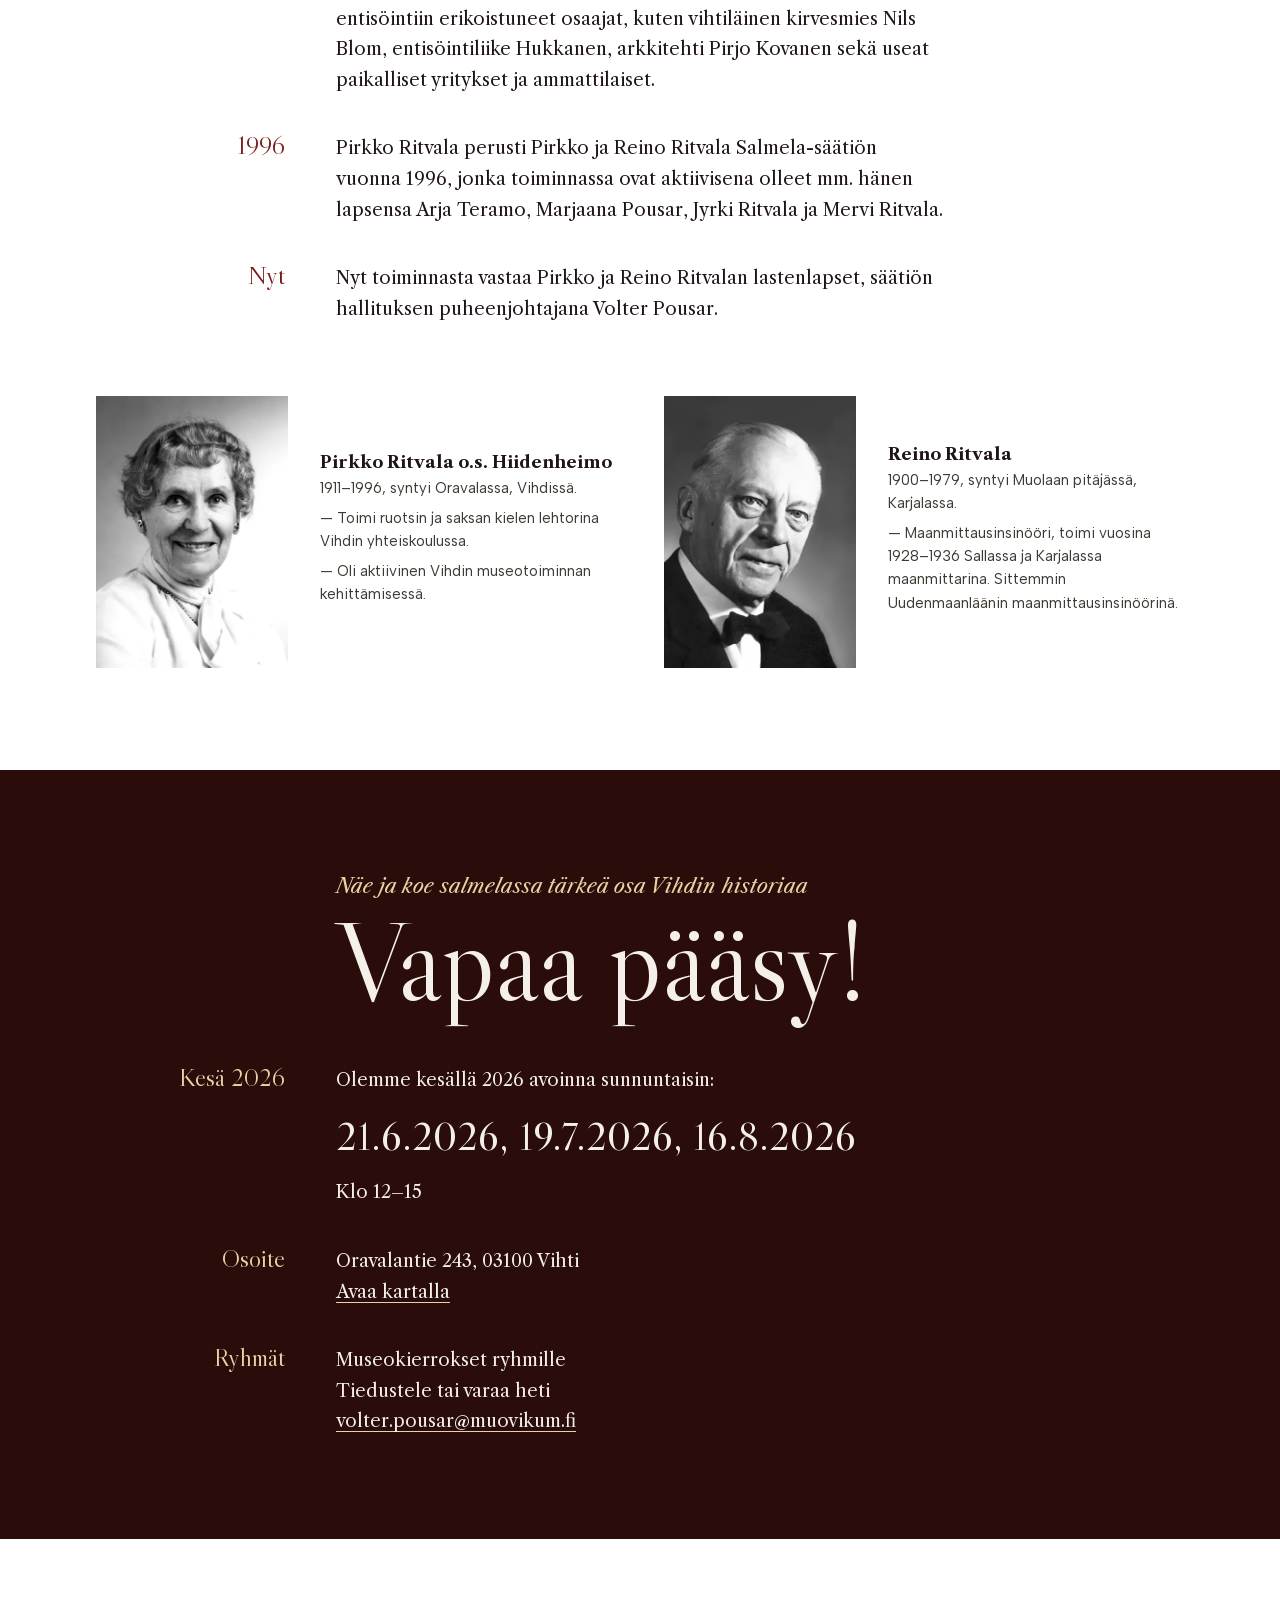
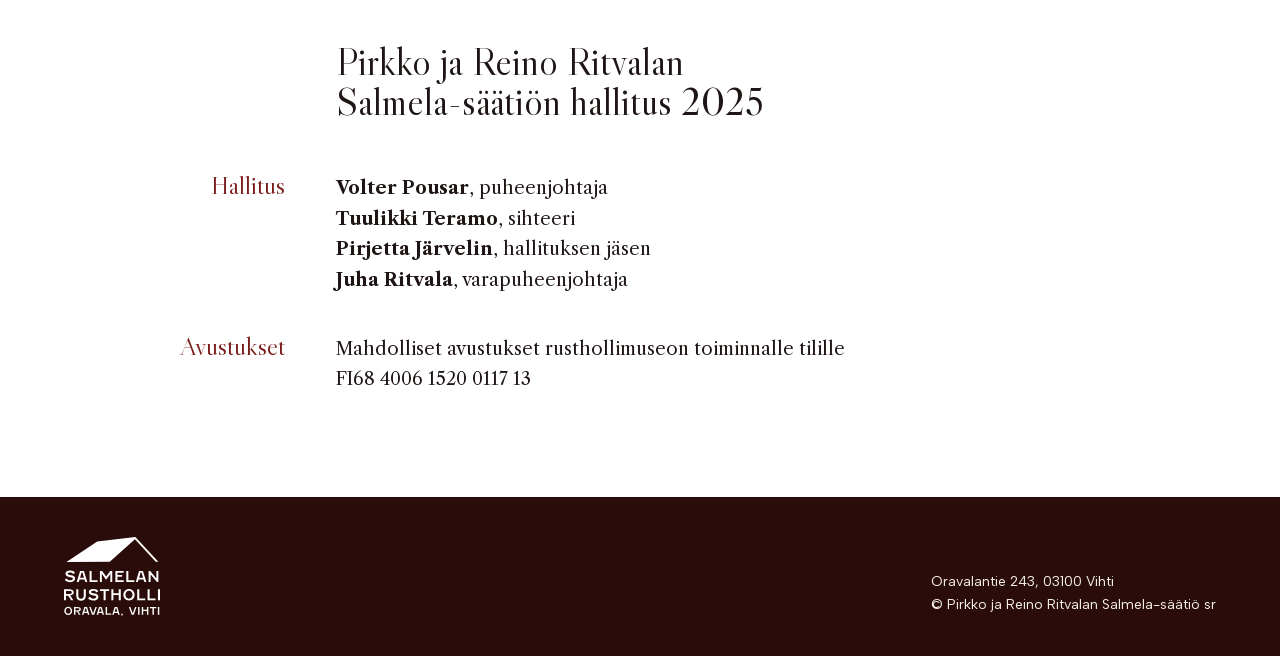
==== commit 1b991322: "feat: add virtual tour with click-to-load Kuula embed Hero button and a tour section. The embed load" ====
--- a/index.html
+++ b/index.html
@@ -31,6 +31,7 @@
         <p class="label">Kesän 2026 aukiolopäivät · <span class="nowrap">klo 12–15</span></p>
         <p class="hero-dates"><time datetime="2026-06-21">su 21.6.</time> <time datetime="2026-07-19">su 19.7.</time> <time datetime="2026-08-16">su 16.8.</time></p>
         <p>Vapaa pääsy · <a href="#vierailu">Sijainti ja ryhmävaraukset</a></p>
+        <p><a class="tour-link" href="#virtuaalikierros">Virtuaalikierros 360°</a></p>
       </div>
     </div>
     <div class="hero-photo"><img src="img/hero-1400.webp" srcset="img/hero-800.webp 800w, img/hero-1400.webp 1400w, img/hero-2000.webp 2000w" sizes="(min-width: 60rem) 62vw, 100vw" alt="Salmelan tupa: hirsiseinät, kangaspuut, rukki ja pitkät pöydät" width="2000" height="1500" fetchpriority="high"></div>
@@ -70,6 +71,21 @@
           <img src="img/tupa-1400.webp" srcset="img/tupa-800.webp 800w, img/tupa-1400.webp 1400w" sizes="(min-width: 40rem) 50vw, 100vw" alt="Salmelan tupa auringonvalossa: rukki, kangaspuut, pöydät ja hella" width="1400" height="933" loading="lazy">
           <img src="img/piha-623.webp" alt="Salmelan päärakennus ja nurmipiha kesällä" width="623" height="410" loading="lazy">
         </div>
+      </div>
+    </section>
+
+    <section id="virtuaalikierros" class="tour" aria-labelledby="kierros-otsikko">
+      <div class="chapter">
+        <p class="kicker">Kurkista sisään</p>
+        <h2 id="kierros-otsikko">Virtuaalikierros</h2>
+        <p>Tutustu Salmelan huoneisiin <span class="nowrap">360°-kuvina</span> jo ennen vierailua.</p>
+        <div class="tour-frame">
+          <a class="tour-start" href="https://kuula.co/share/collection/7Jwl7?logo=0&amp;info=0&amp;fs=1&amp;vr=1&amp;zoom=1&amp;sd=1&amp;initload=0&amp;thumbs=1" data-embed="https://kuula.co/share/collection/7Jwl7?logo=0&amp;info=0&amp;fs=1&amp;vr=1&amp;zoom=1&amp;sd=1&amp;initload=1&amp;thumbs=1" target="_blank" rel="noopener">
+            <img src="img/hero-1400.webp" srcset="img/hero-800.webp 800w, img/hero-1400.webp 1400w, img/hero-2000.webp 2000w" sizes="(min-width: 56rem) 76rem, 100vw" alt="" width="2000" height="1500" loading="lazy">
+            <span class="tour-button">Aloita virtuaalikierros<span class="visually-hidden new-tab"> (avautuu uuteen välilehteen)</span></span>
+          </a>
+        </div>
+        <p class="tour-alt"><a href="https://kuula.co/share/collection/7Jwl7?logo=0&amp;info=0&amp;fs=1&amp;vr=1&amp;zoom=1&amp;sd=1&amp;initload=0&amp;thumbs=1" target="_blank" rel="noopener">Avaa virtuaalikierros koko näytölle<span class="visually-hidden new-tab"> (avautuu uuteen välilehteen)</span></a></p>
       </div>
     </section>
 
@@ -173,5 +189,21 @@
     <img src="img/logo.svg" alt="Salmelan Rustholli" width="96" height="79" loading="lazy">
     <p>Oravalantie 243, 03100 Vihti<br>© Pirkko ja Reino Ritvalan Salmela-säätiö sr</p>
   </footer>
+  <script>
+    // Load the Kuula tour inline only on click (no third-party requests before that); small screens open it in a new tab
+    const wide = matchMedia('(min-width: 48rem)');
+    for (const a of document.querySelectorAll('.tour-start')) {
+      if (wide.matches) a.querySelector('.new-tab')?.remove();
+      a.addEventListener('click', e => {
+        if (!wide.matches) return;
+        e.preventDefault();
+        const f = document.createElement('iframe');
+        Object.assign(f, { src: a.dataset.embed, title: 'Salmelan Rustholli – virtuaalikierros', allowFullscreen: true });
+        f.allow = 'fullscreen; xr-spatial-tracking; gyroscope; accelerometer';
+        a.replaceWith(f);
+        f.focus();
+      });
+    }
+  </script>
 </body>
 </html>
--- a/style.css
+++ b/style.css
@@ -55,7 +55,7 @@
 .label { margin-bottom: 0.5rem; font-family: var(--sans); font-size: 0.8125rem; font-weight: 600; letter-spacing: 0.18em; text-transform: uppercase; color: var(--kulta); }
 .hero-dates { margin-bottom: 0.75rem; font: 400 clamp(1.6rem, 2.4vw, 2.1rem)/1.2 var(--display); }
 .hero-dates time { margin-right: 0.6em; white-space: nowrap; }
-.hero-visit > p:last-child { margin: 0; font: 1rem var(--sans); }
+.hero-visit > p:not(.label, .hero-dates) { margin: 0; font: 1rem var(--sans); }
 .hero-photo { position: relative; aspect-ratio: 4 / 3; }
 .hero-photo img { position: absolute; inset: 0; width: 100%; height: 100%; object-fit: cover; }
 @media (min-width: 60rem) {
@@ -100,6 +100,27 @@
 .portraits figcaption p { margin: 0 0 0.4rem; }
 .portraits strong { display: block; margin-bottom: 0.25rem; font: 700 1.0625rem/1.3 var(--serif); color: var(--teksti); }
 
+/* Virtual tour: dark band, poster that loads the Kuula embed on click */
+section.tour { background: var(--seina); color: var(--pellava); }
+.tour .kicker { color: var(--kulta); }
+.tour .chapter h2 { margin-bottom: 1rem; }
+.tour-frame { position: relative; margin-top: clamp(2rem, 4vw, 3rem); aspect-ratio: 4 / 3; background: #000; }
+.tour-frame > * { position: absolute; inset: 0; width: 100%; height: 100%; border: 0; }
+.tour-start img { width: 100%; height: 100%; object-fit: cover; filter: brightness(0.7); transition: filter 0.2s; }
+.tour-start:hover img, .tour-start:focus-visible img { filter: brightness(0.85); }
+.tour-button { position: absolute; left: 50%; top: 50%; translate: -50% -50%; padding: 0.9rem 1.5rem; background: var(--kulta); color: var(--seina); font: 600 1.0625rem var(--sans); white-space: nowrap; }
+.tour-button::before { content: "▶"; margin-right: 0.6em; font-size: 0.8em; }
+.tour-alt { margin: 1rem 0 0; font: 1rem var(--sans); }
+.tour a, .tour-link { color: var(--pellava); text-decoration-color: var(--kulta); }
+.tour :focus-visible { outline-color: var(--pellava); }
+.tour-link { display: inline-block; margin-top: 1rem; padding: 0.55rem 1.1rem; border: 1px solid var(--kulta); text-decoration: none; font: 600 1rem var(--sans); }
+.tour-link::before { content: "▶"; margin-right: 0.5em; font-size: 0.75em; color: var(--kulta); }
+.tour-link:hover { background: var(--kulta); color: var(--seina); }
+.tour-link:hover::before { color: var(--seina); }
+@media (min-width: 56rem) {
+  .chapter > .tour-frame { grid-column: 1 / -1; aspect-ratio: 16 / 9; }
+}
+
 /* Visit: the green panel, set like an exhibition poster */
 section.visit { background: var(--seina); color: var(--pellava); }
 .visit a:hover { color: var(--kulta); }
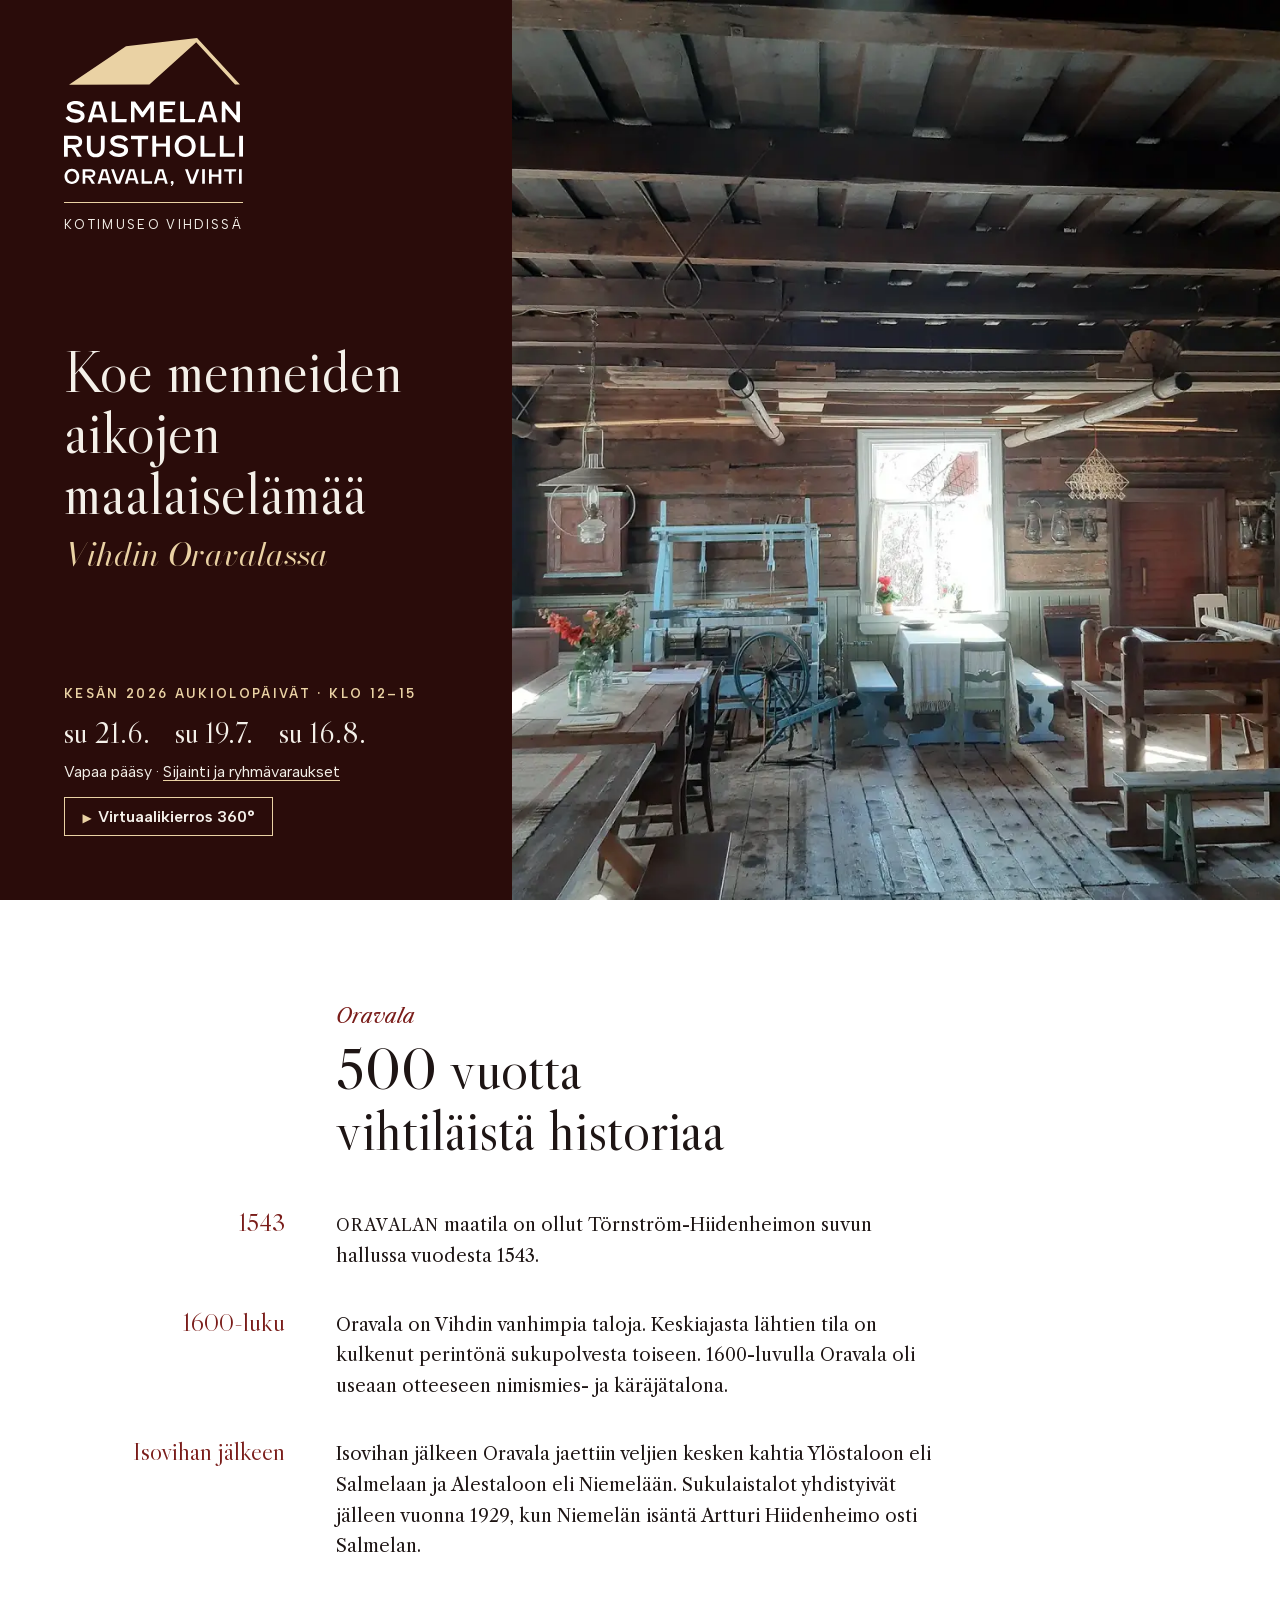
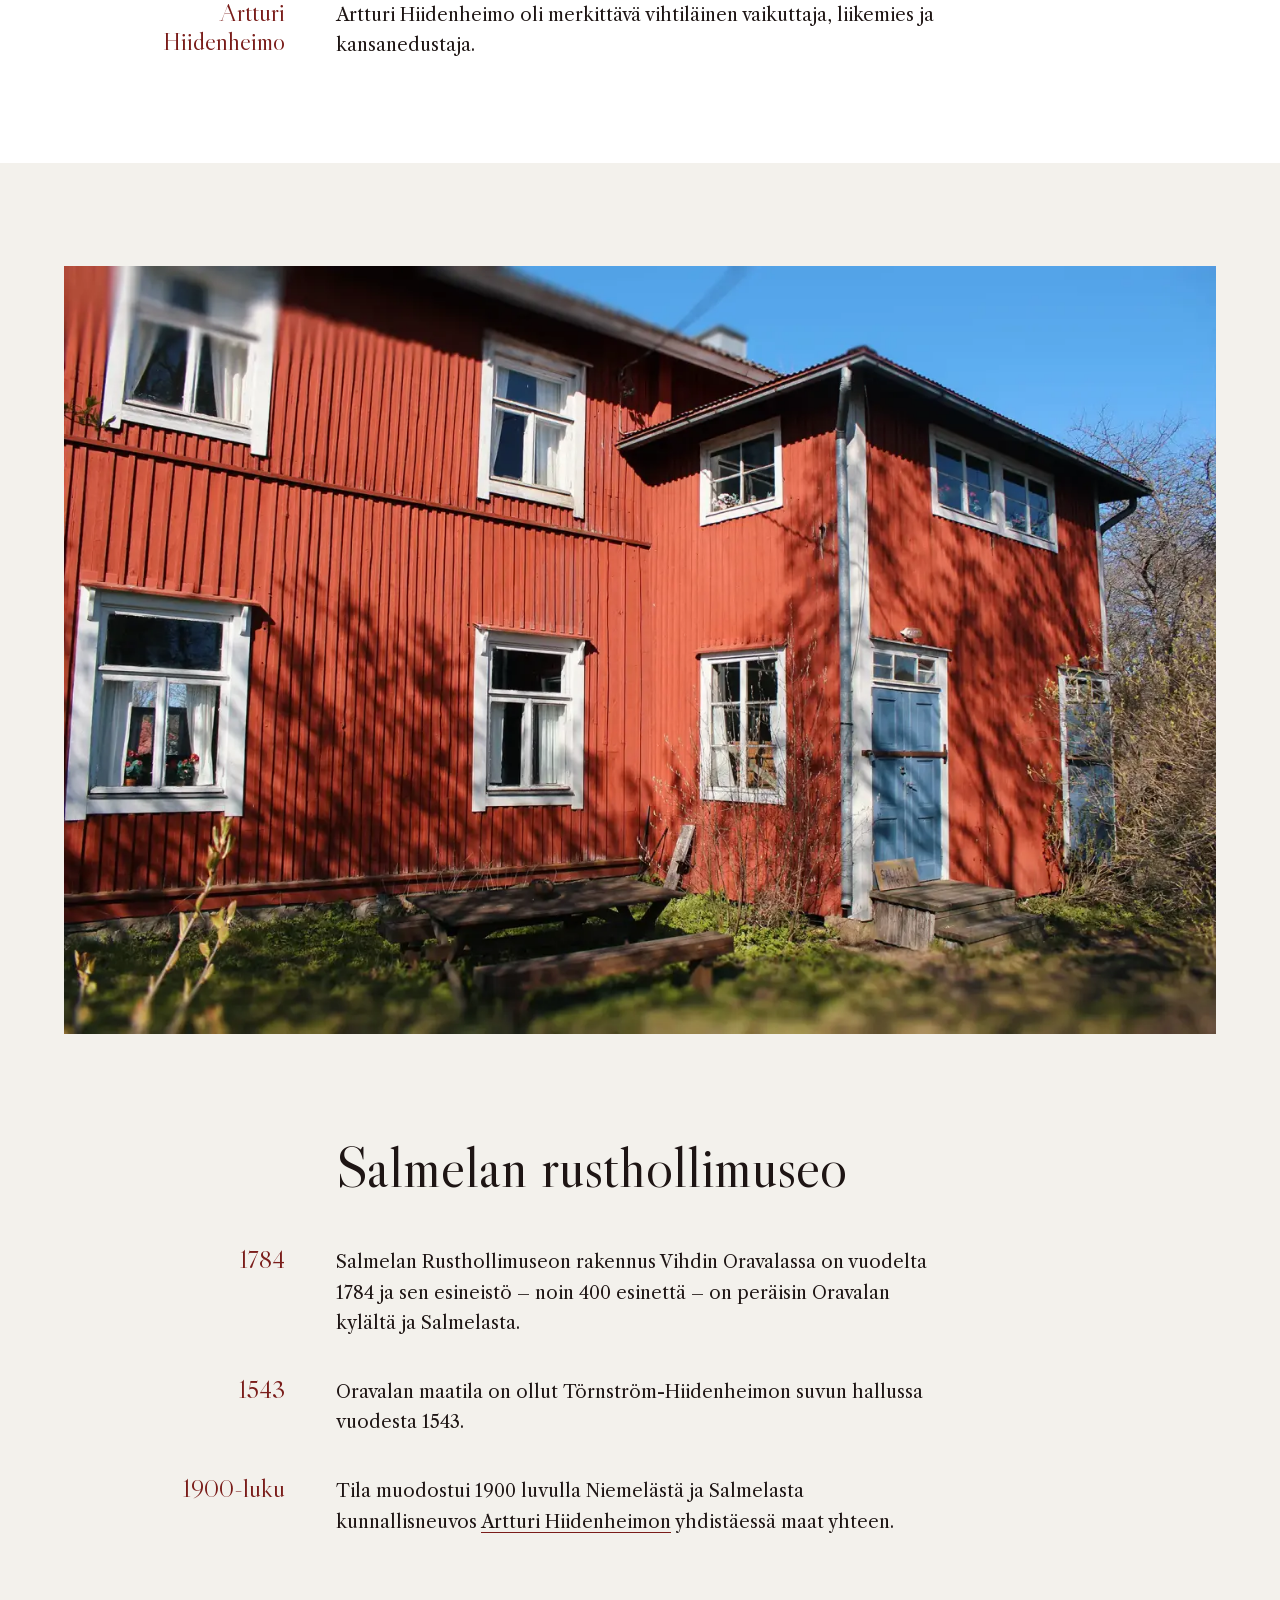
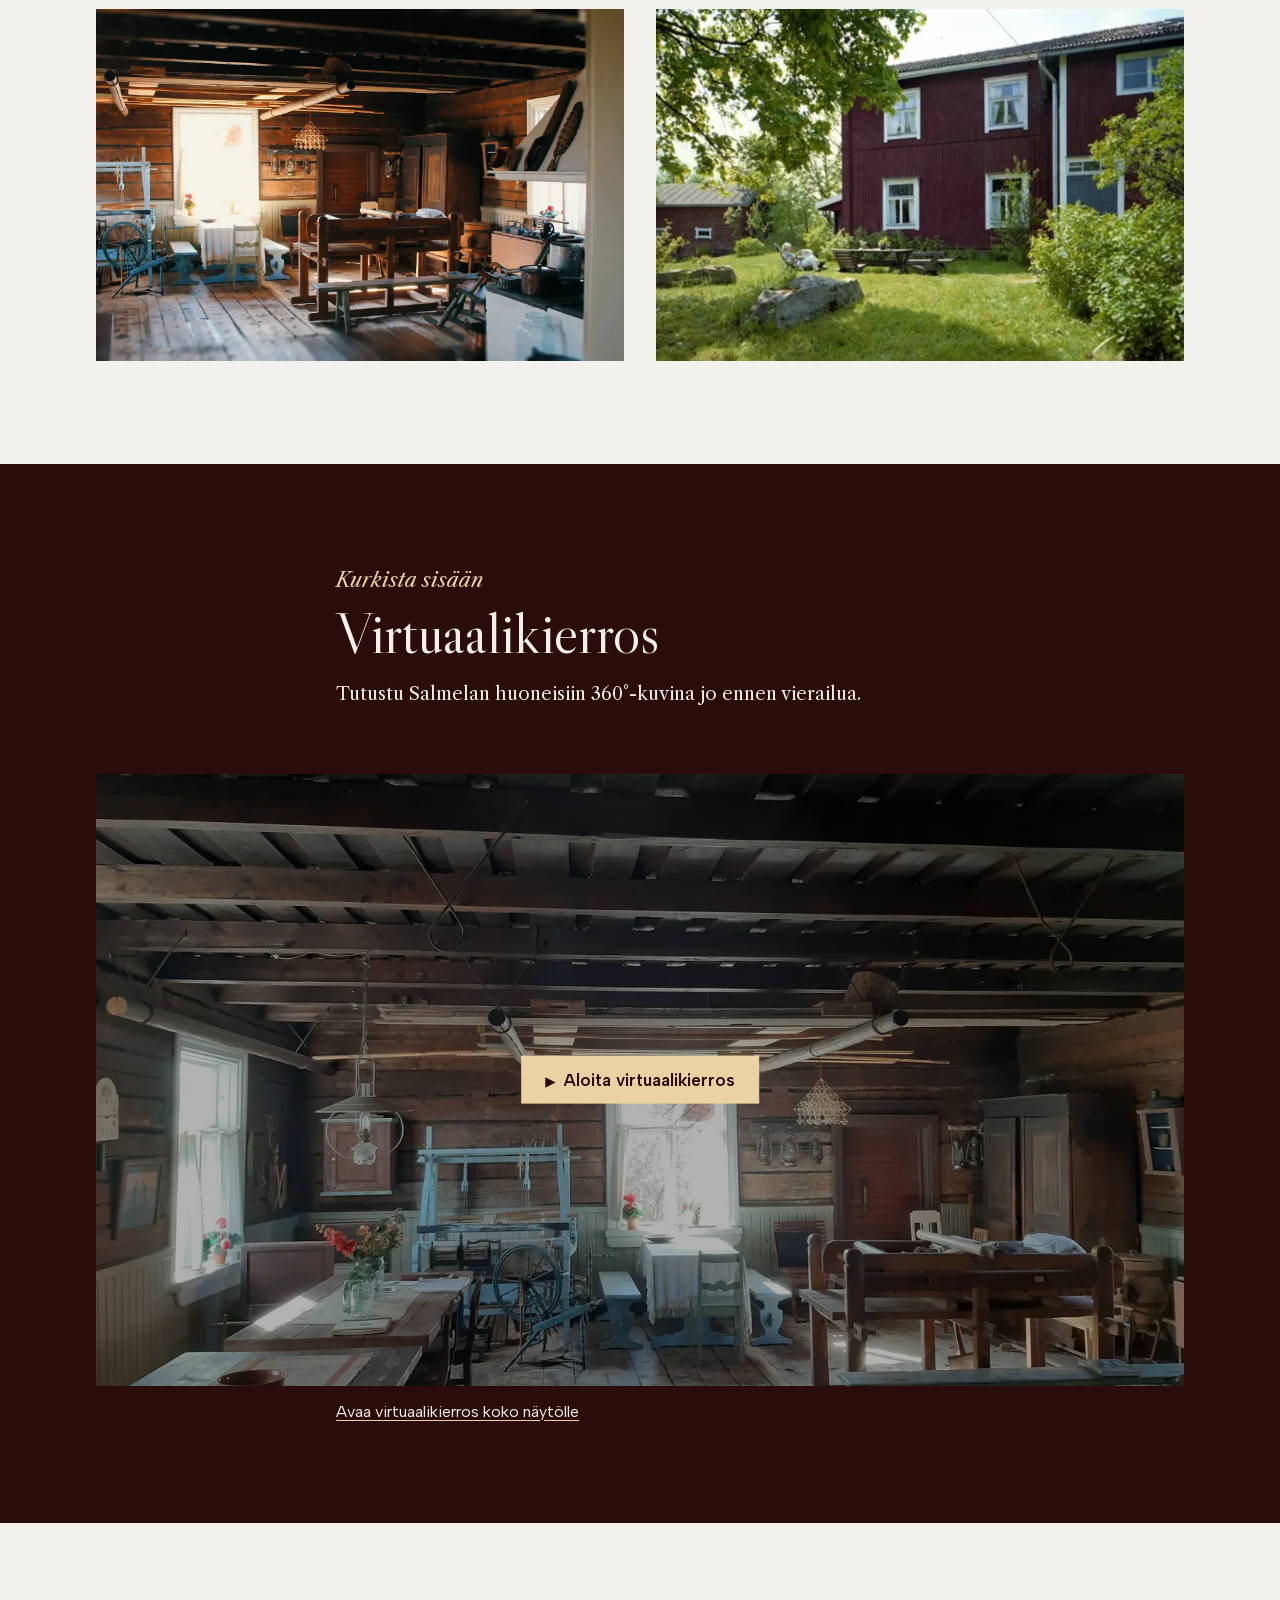
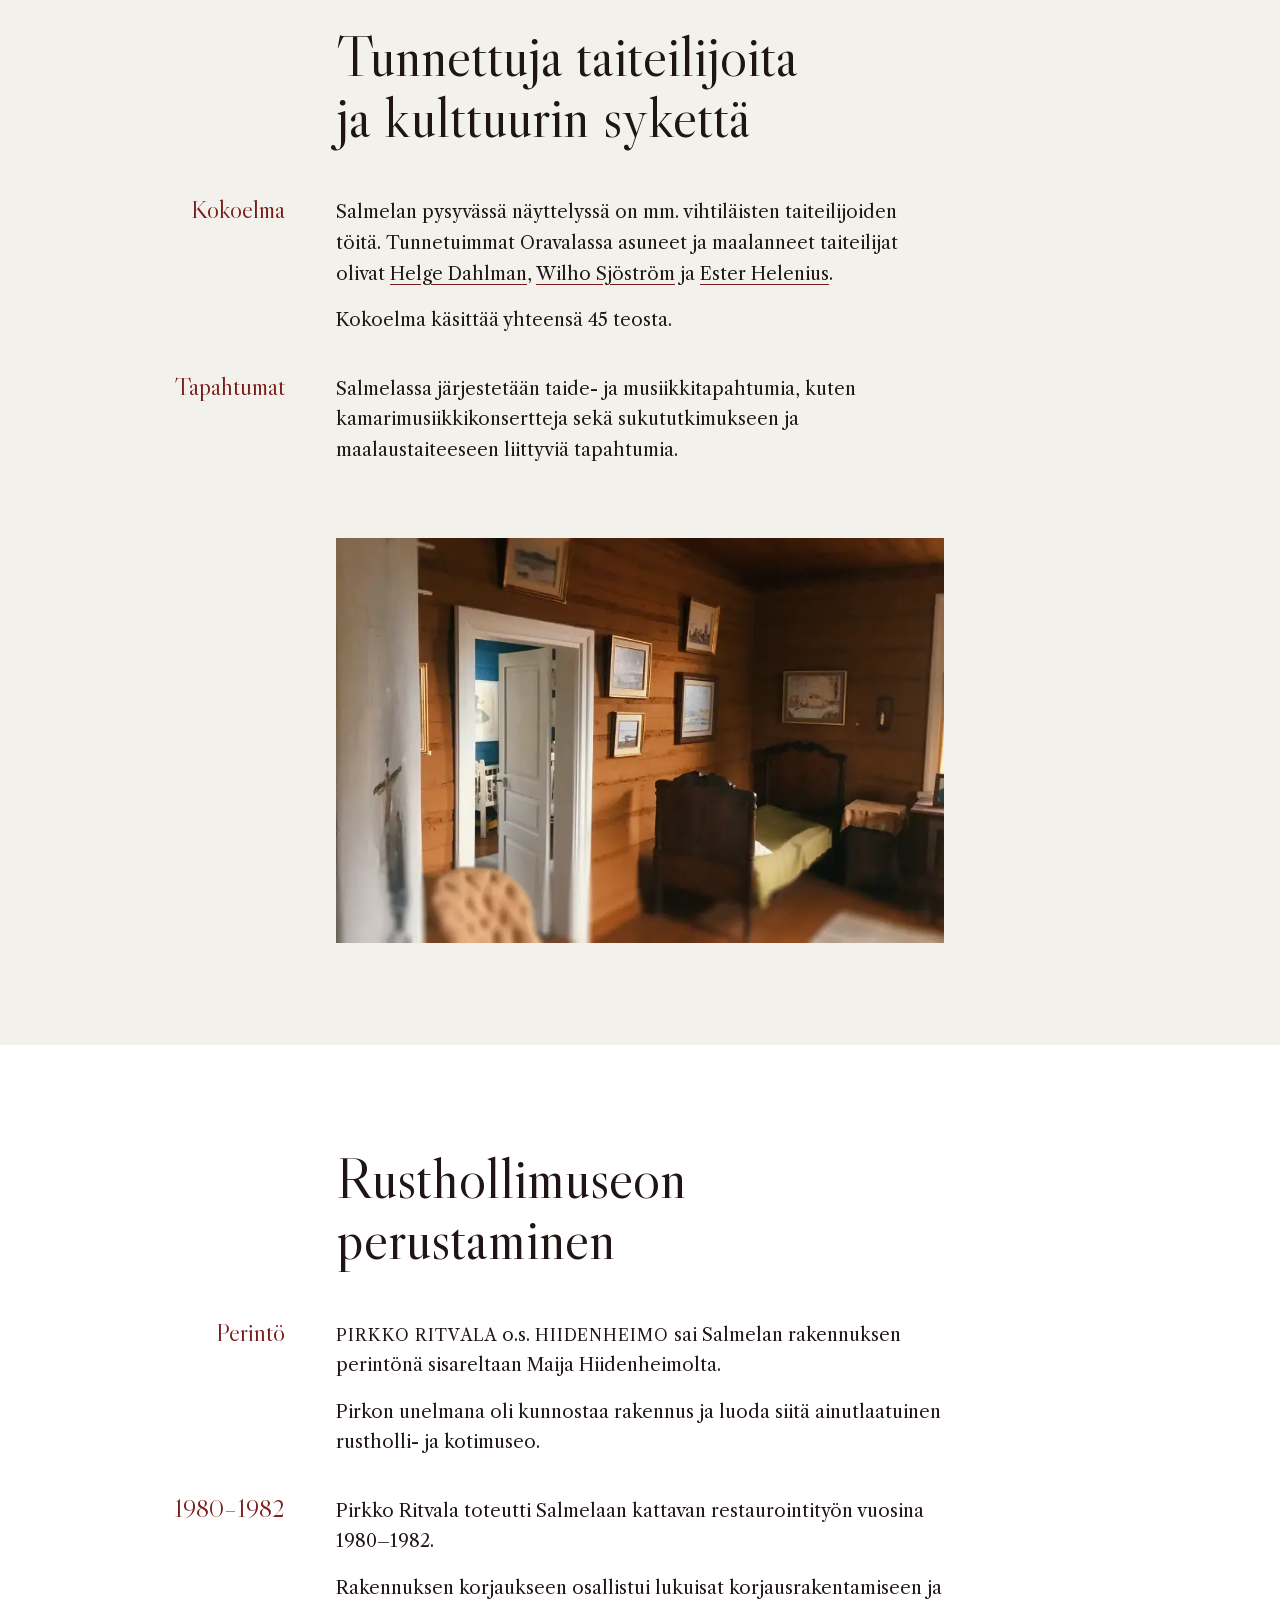
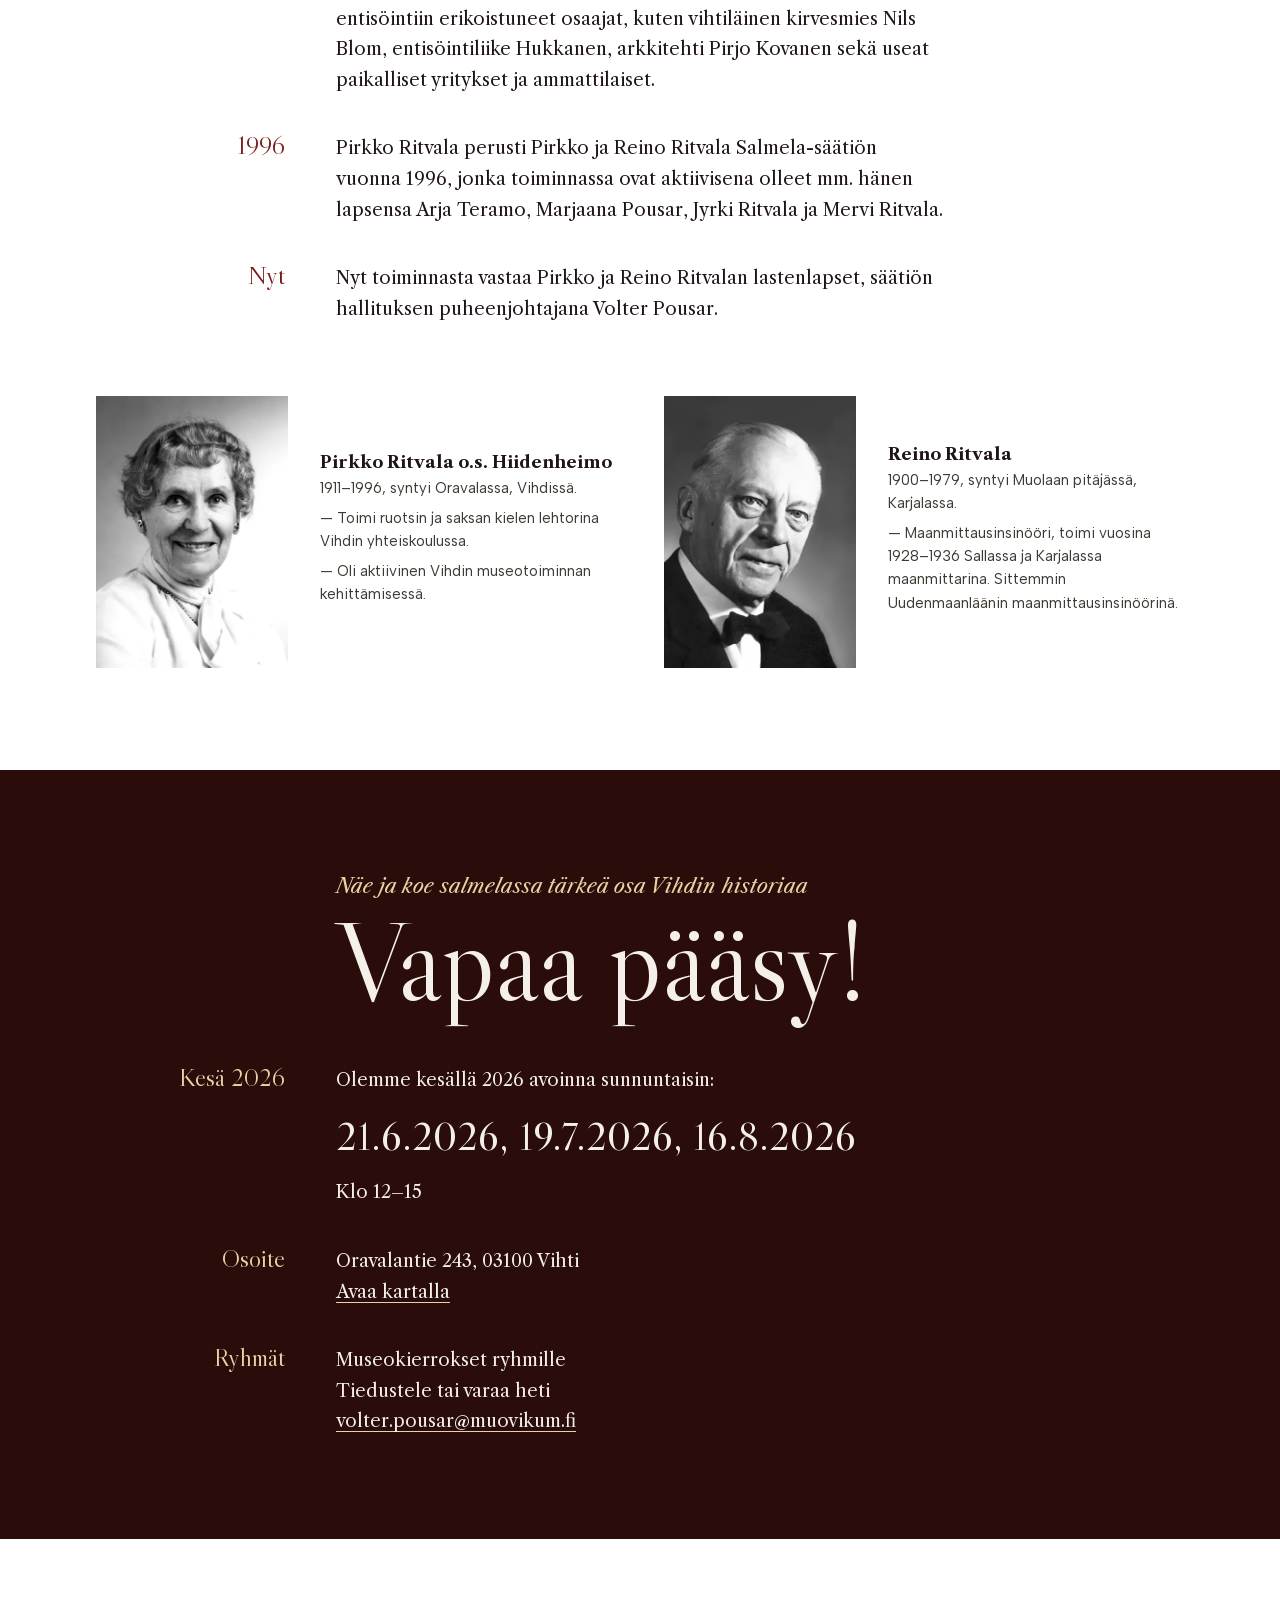
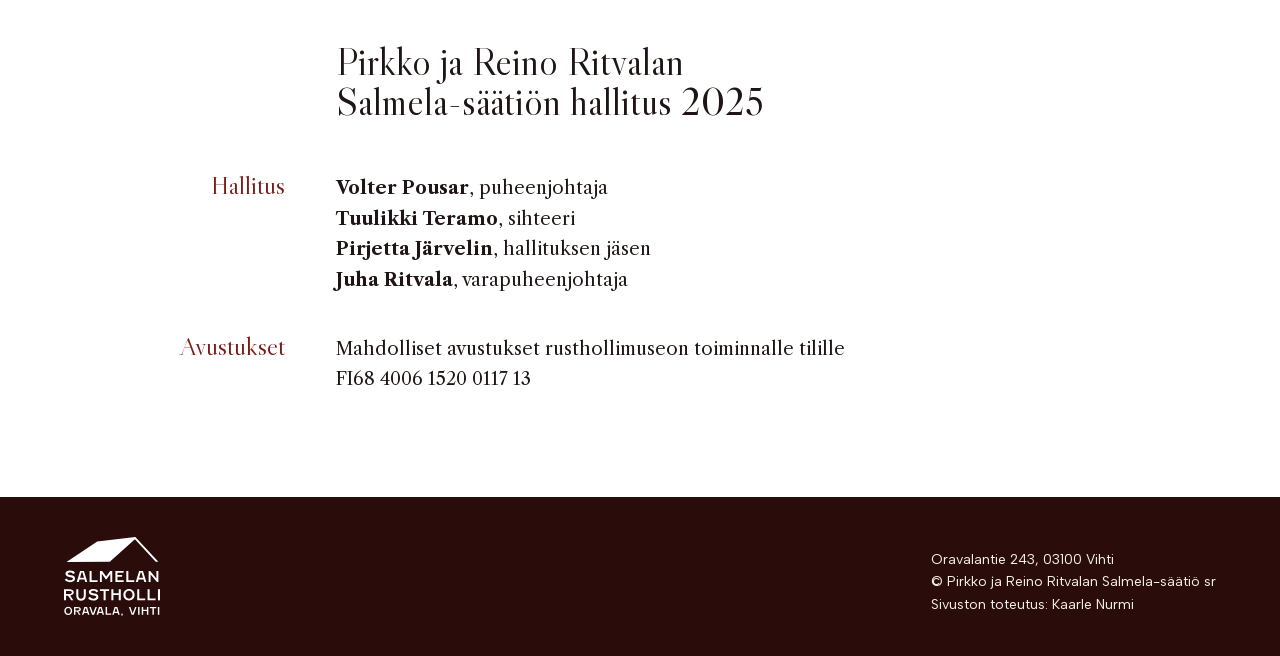
==== commit 9c9f4511: "feat: credit site developer in footer Co-Authored-By: Claude Opus 5.5 <noreply@anthropic.com>" ====
--- a/index.html
+++ b/index.html
@@ -187,7 +187,7 @@
 
   <footer class="site-footer">
     <img src="img/logo.svg" alt="Salmelan Rustholli" width="96" height="79" loading="lazy">
-    <p>Oravalantie 243, 03100 Vihti<br>© Pirkko ja Reino Ritvalan Salmela-säätiö sr</p>
+    <p>Oravalantie 243, 03100 Vihti<br>© Pirkko ja Reino Ritvalan Salmela-säätiö sr<br>Sivuston toteutus: Kaarle Nurmi</p>
   </footer>
   <script>
     // Load the Kuula tour inline only on click (no third-party requests before that); small screens open it in a new tab
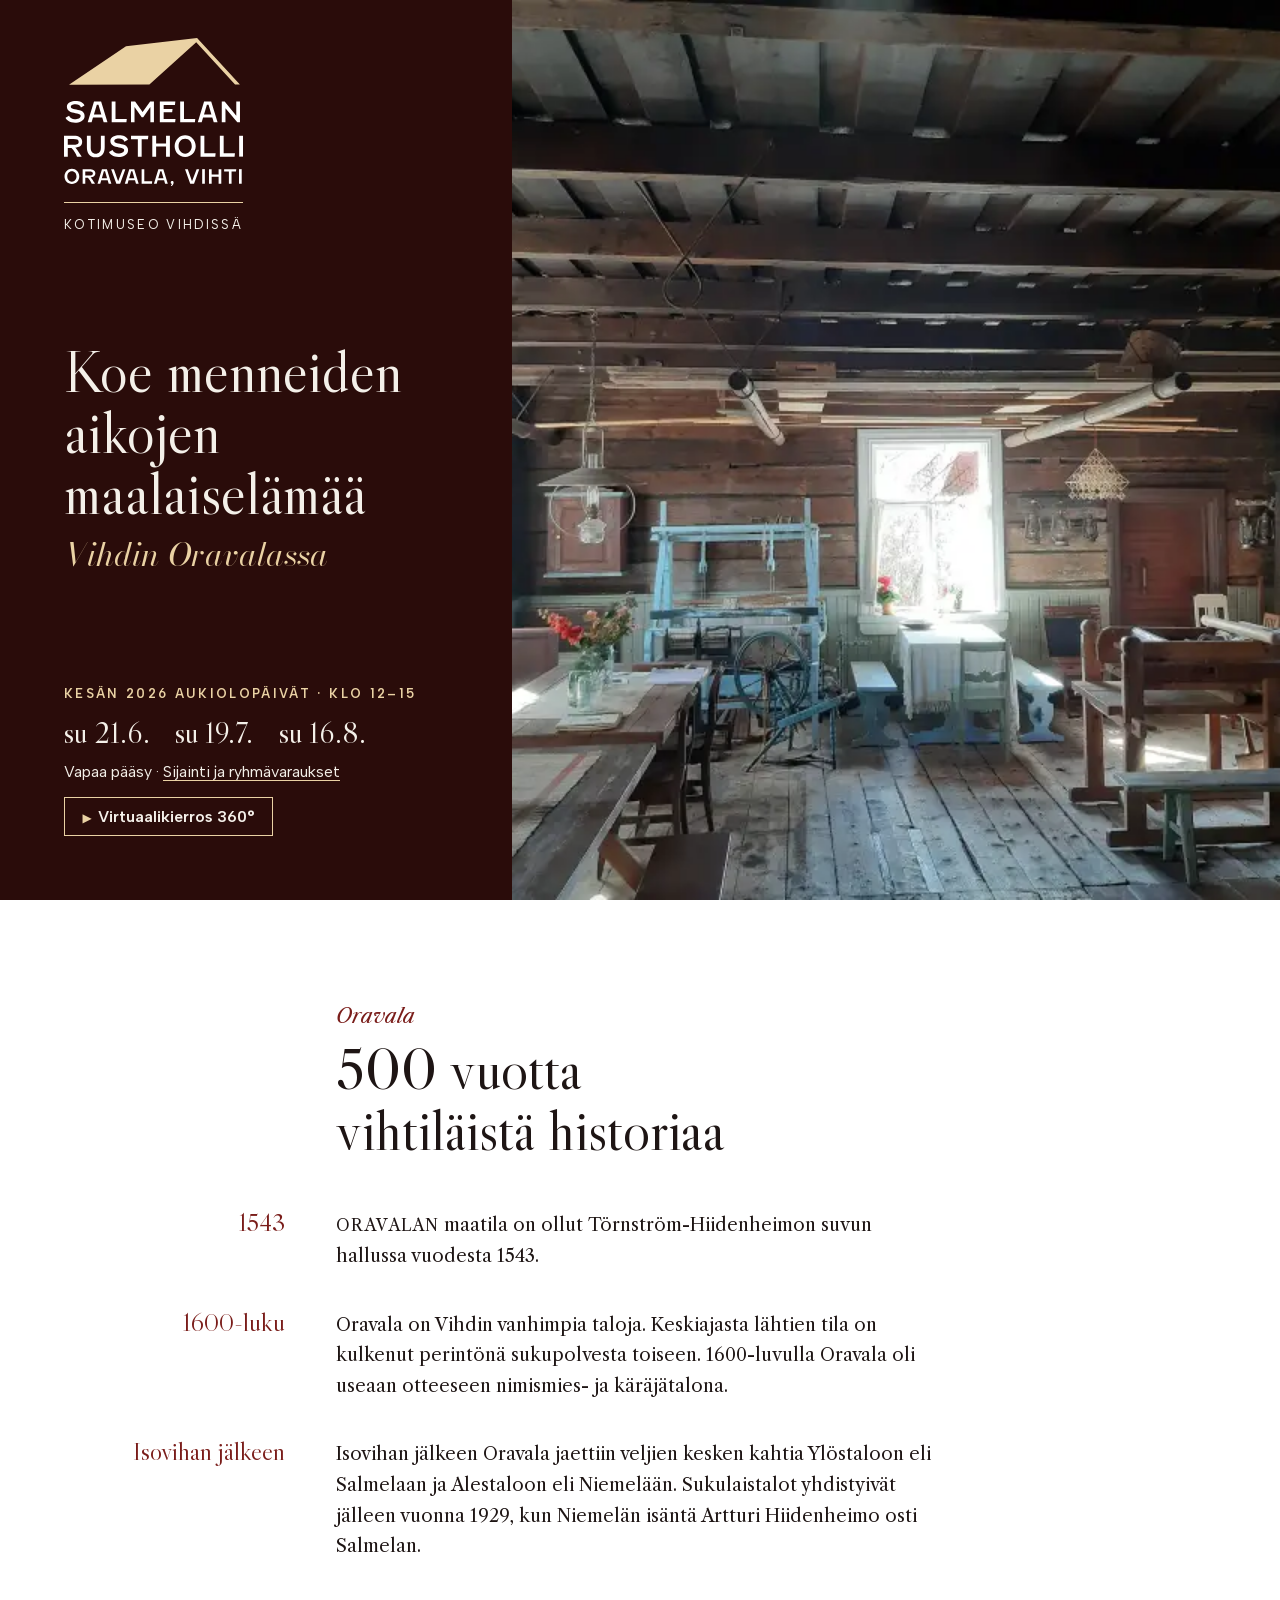
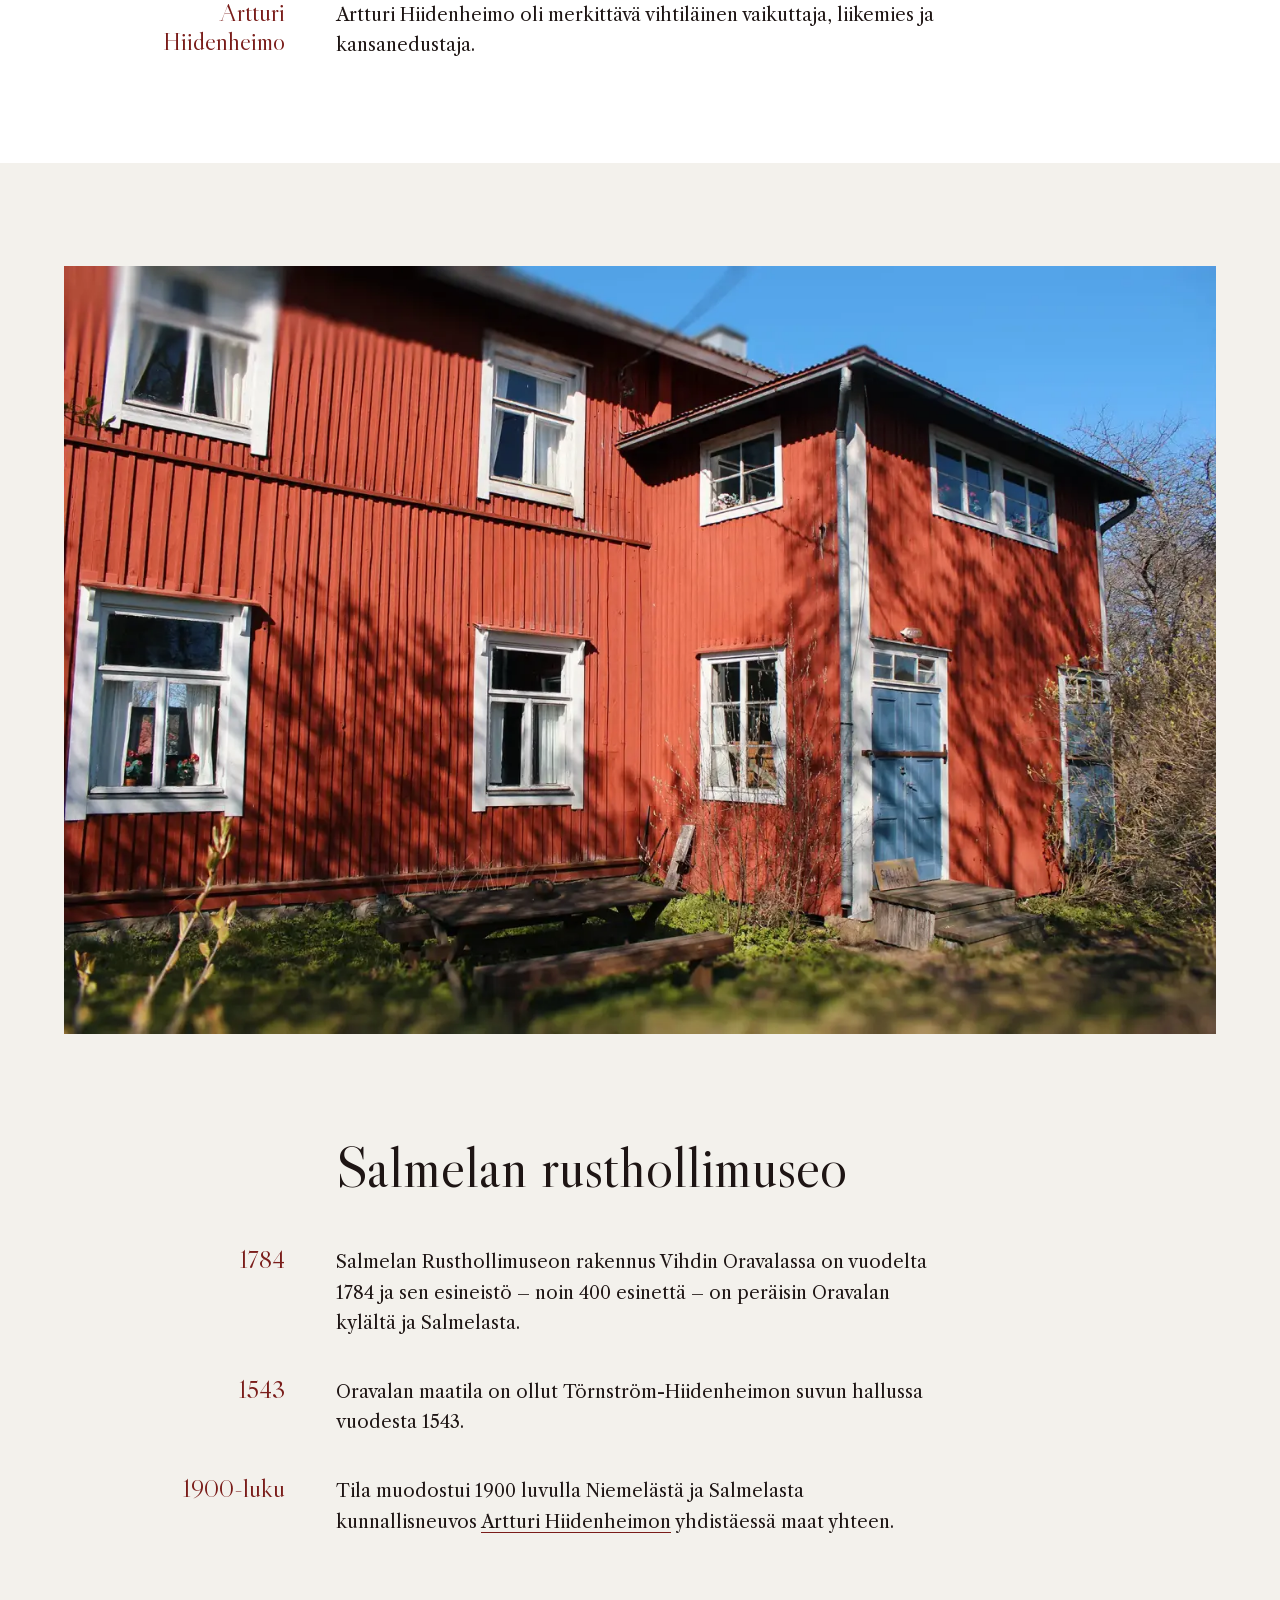
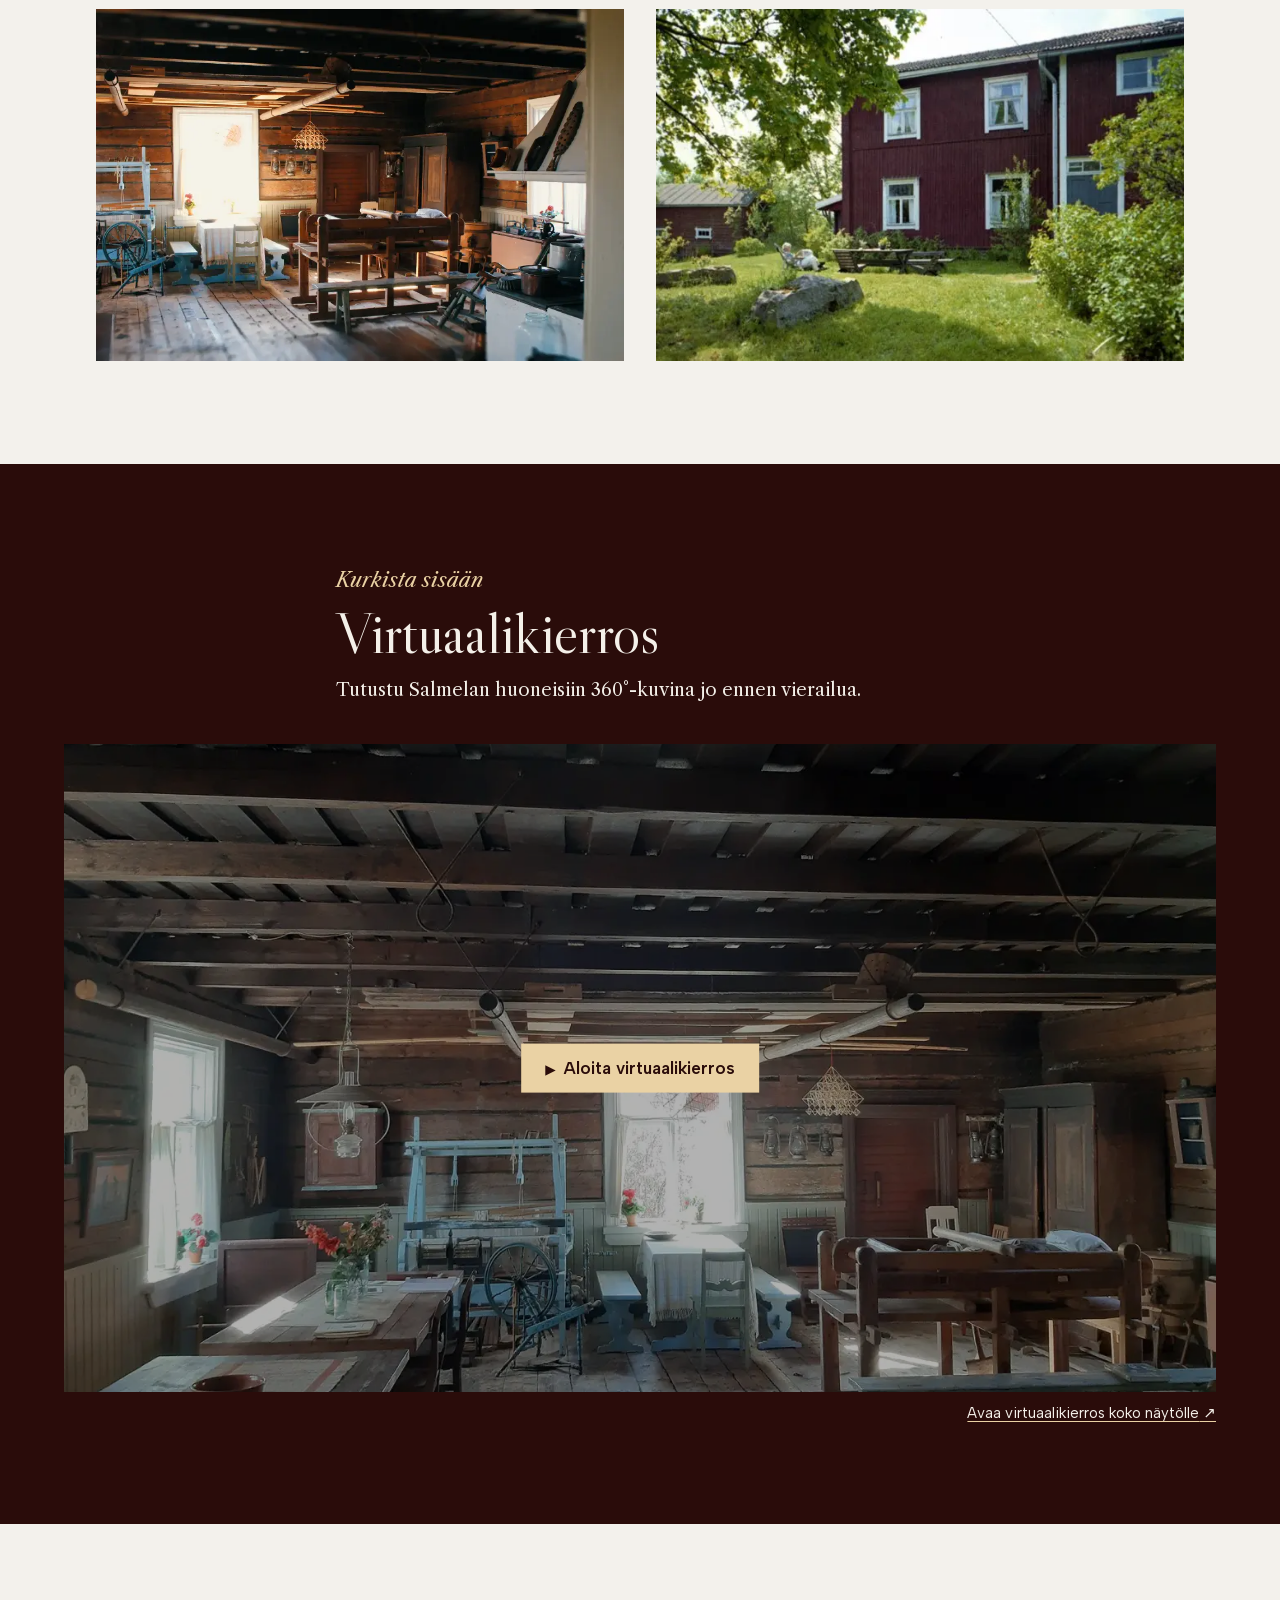
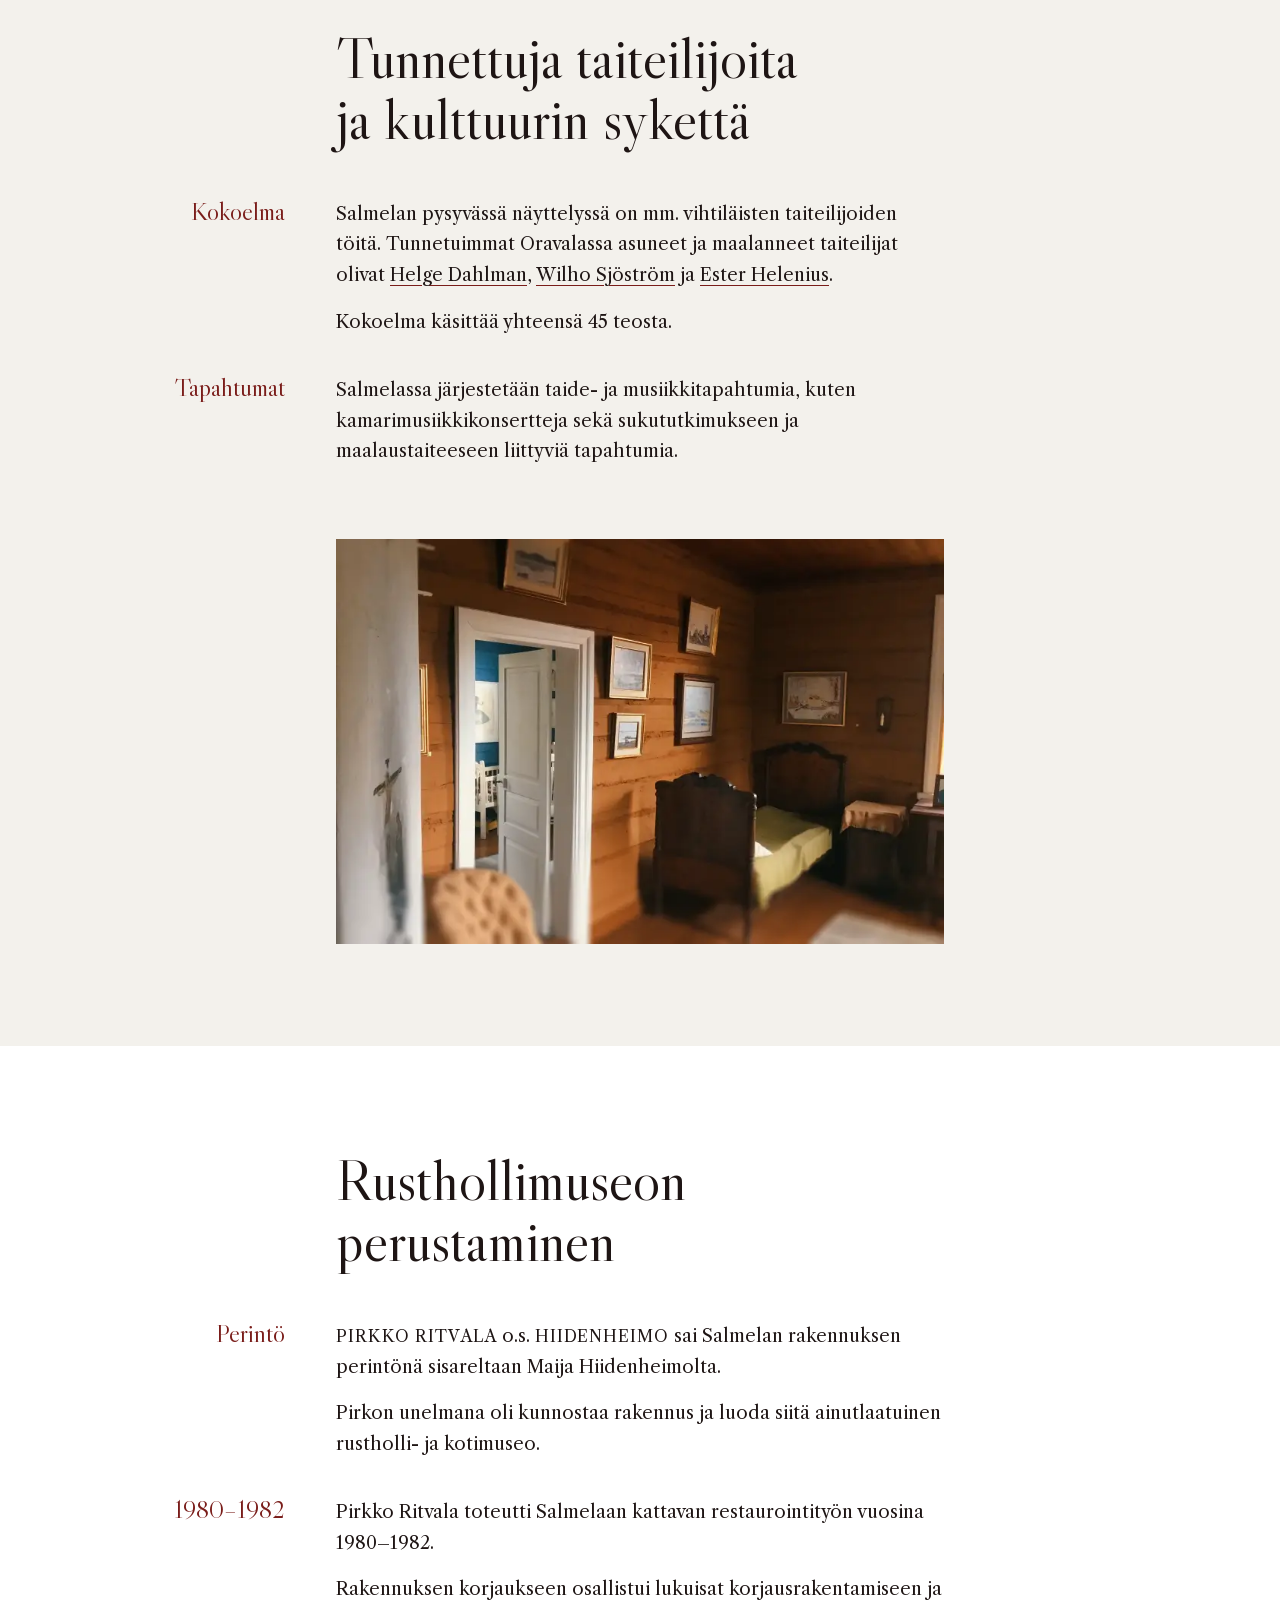
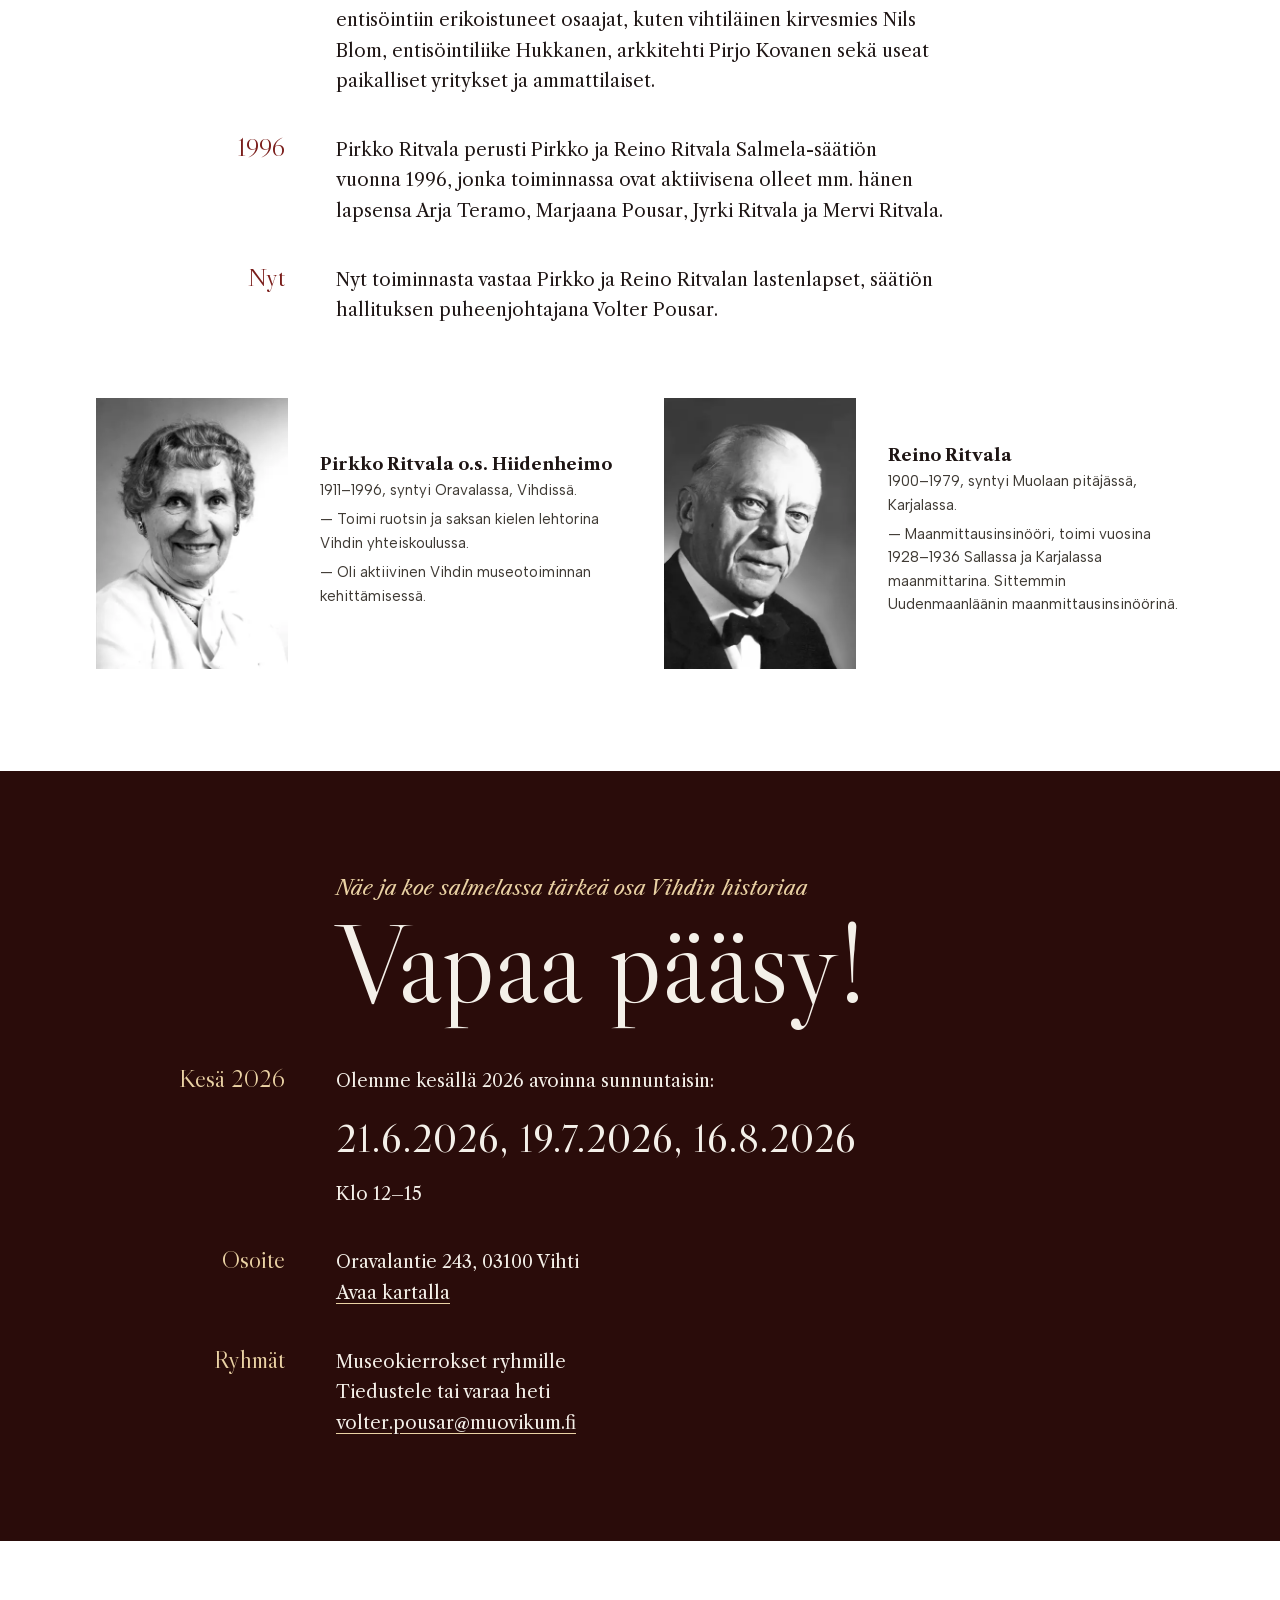
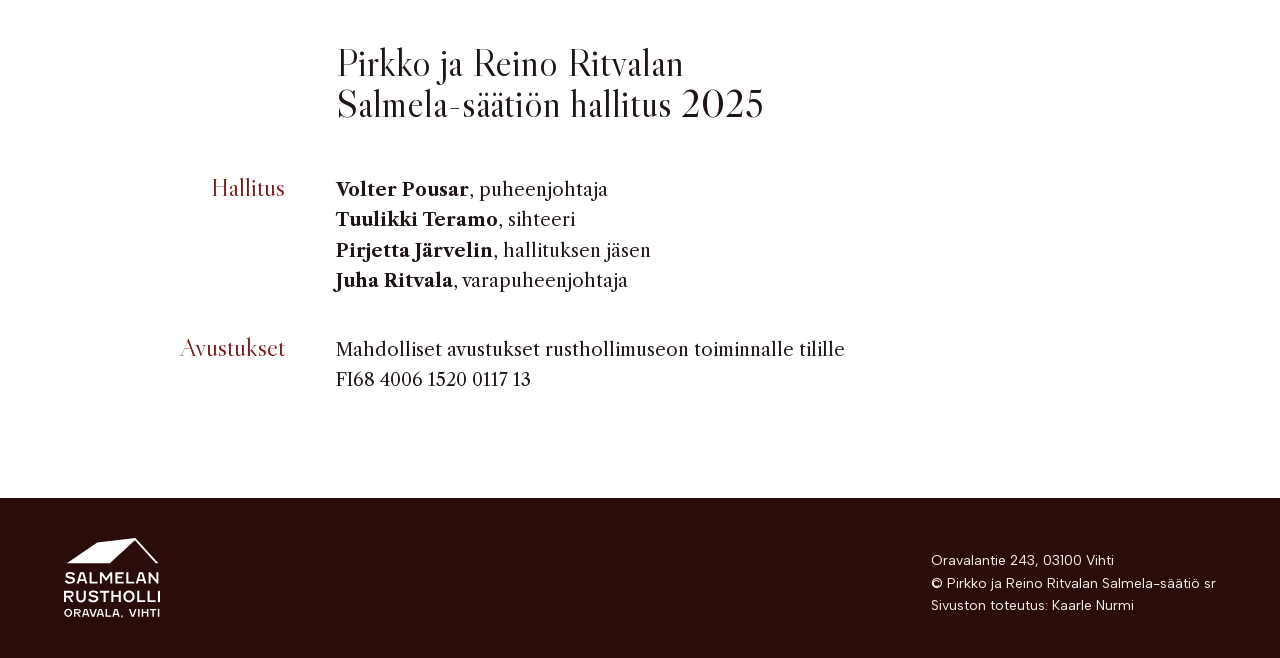
==== commit b3477c8c: "feat: wider virtual tour, tighter spacing, right-aligned link Co-Authored-By: Claude Opus 5.5 <norep" ====
--- a/index.html
+++ b/index.html
@@ -79,9 +79,11 @@
         <p class="kicker">Kurkista sisään</p>
         <h2 id="kierros-otsikko">Virtuaalikierros</h2>
         <p>Tutustu Salmelan huoneisiin <span class="nowrap">360°-kuvina</span> jo ennen vierailua.</p>
+      </div>
+      <div class="tour-wide">
         <div class="tour-frame">
           <a class="tour-start" href="https://kuula.co/share/collection/7Jwl7?logo=0&amp;info=0&amp;fs=1&amp;vr=1&amp;zoom=1&amp;sd=1&amp;initload=0&amp;thumbs=1" data-embed="https://kuula.co/share/collection/7Jwl7?logo=0&amp;info=0&amp;fs=1&amp;vr=1&amp;zoom=1&amp;sd=1&amp;initload=1&amp;thumbs=1" target="_blank" rel="noopener">
-            <img src="img/hero-1400.webp" srcset="img/hero-800.webp 800w, img/hero-1400.webp 1400w, img/hero-2000.webp 2000w" sizes="(min-width: 56rem) 76rem, 100vw" alt="" width="2000" height="1500" loading="lazy">
+            <img src="img/hero-1400.webp" srcset="img/hero-800.webp 800w, img/hero-1400.webp 1400w, img/hero-2000.webp 2000w" sizes="(min-width: 100rem) 100rem, 100vw" alt="" width="2000" height="1500" loading="lazy">
             <span class="tour-button">Aloita virtuaalikierros<span class="visually-hidden new-tab"> (avautuu uuteen välilehteen)</span></span>
           </a>
         </div>
--- a/style.css
+++ b/style.css
@@ -103,23 +103,26 @@
 /* Virtual tour: dark band, poster that loads the Kuula embed on click */
 section.tour { background: var(--seina); color: var(--pellava); }
 .tour .kicker { color: var(--kulta); }
-.tour .chapter h2 { margin-bottom: 1rem; }
-.tour-frame { position: relative; margin-top: clamp(2rem, 4vw, 3rem); aspect-ratio: 4 / 3; background: #000; }
+.tour .chapter { padding-bottom: clamp(1.75rem, 3vw, 2.5rem); }
+.tour .chapter h2 { margin-bottom: 0.75rem; }
+.tour .chapter > p:last-child { margin: 0; }
+/* As wide as fits (max 100rem) while a 16:9 view still fits the screen height */
+.tour-wide { width: min(100% - 2 * var(--pad), 100rem, (100svh - 7rem) * 16 / 9); margin-inline: auto; padding-bottom: clamp(3.5rem, 8vw, 7rem); }
+.tour-frame { position: relative; aspect-ratio: 4 / 3; background: #000; }
 .tour-frame > * { position: absolute; inset: 0; width: 100%; height: 100%; border: 0; }
 .tour-start img { width: 100%; height: 100%; object-fit: cover; filter: brightness(0.7); transition: filter 0.2s; }
 .tour-start:hover img, .tour-start:focus-visible img { filter: brightness(0.85); }
 .tour-button { position: absolute; left: 50%; top: 50%; translate: -50% -50%; padding: 0.9rem 1.5rem; background: var(--kulta); color: var(--seina); font: 600 1.0625rem var(--sans); white-space: nowrap; }
-.tour-button::before { content: "▶"; margin-right: 0.6em; font-size: 0.8em; }
-.tour-alt { margin: 1rem 0 0; font: 1rem var(--sans); }
+.tour-button::before { content: "▶" / ""; margin-right: 0.6em; font-size: 0.8em; }
+.tour-alt { margin: 0.75rem 0 0; text-align: right; font: 0.9375rem var(--sans); }
+.tour-alt a::after { content: " ↗" / ""; }
 .tour a, .tour-link { color: var(--pellava); text-decoration-color: var(--kulta); }
 .tour :focus-visible { outline-color: var(--pellava); }
 .tour-link { display: inline-block; margin-top: 1rem; padding: 0.55rem 1.1rem; border: 1px solid var(--kulta); text-decoration: none; font: 600 1rem var(--sans); }
-.tour-link::before { content: "▶"; margin-right: 0.5em; font-size: 0.75em; color: var(--kulta); }
+.tour-link::before { content: "▶" / ""; margin-right: 0.5em; font-size: 0.75em; color: var(--kulta); }
 .tour-link:hover { background: var(--kulta); color: var(--seina); }
 .tour-link:hover::before { color: var(--seina); }
-@media (min-width: 56rem) {
-  .chapter > .tour-frame { grid-column: 1 / -1; aspect-ratio: 16 / 9; }
-}
+@media (min-width: 48rem) { .tour-frame { aspect-ratio: 16 / 9; } }
 
 /* Visit: the green panel, set like an exhibition poster */
 section.visit { background: var(--seina); color: var(--pellava); }
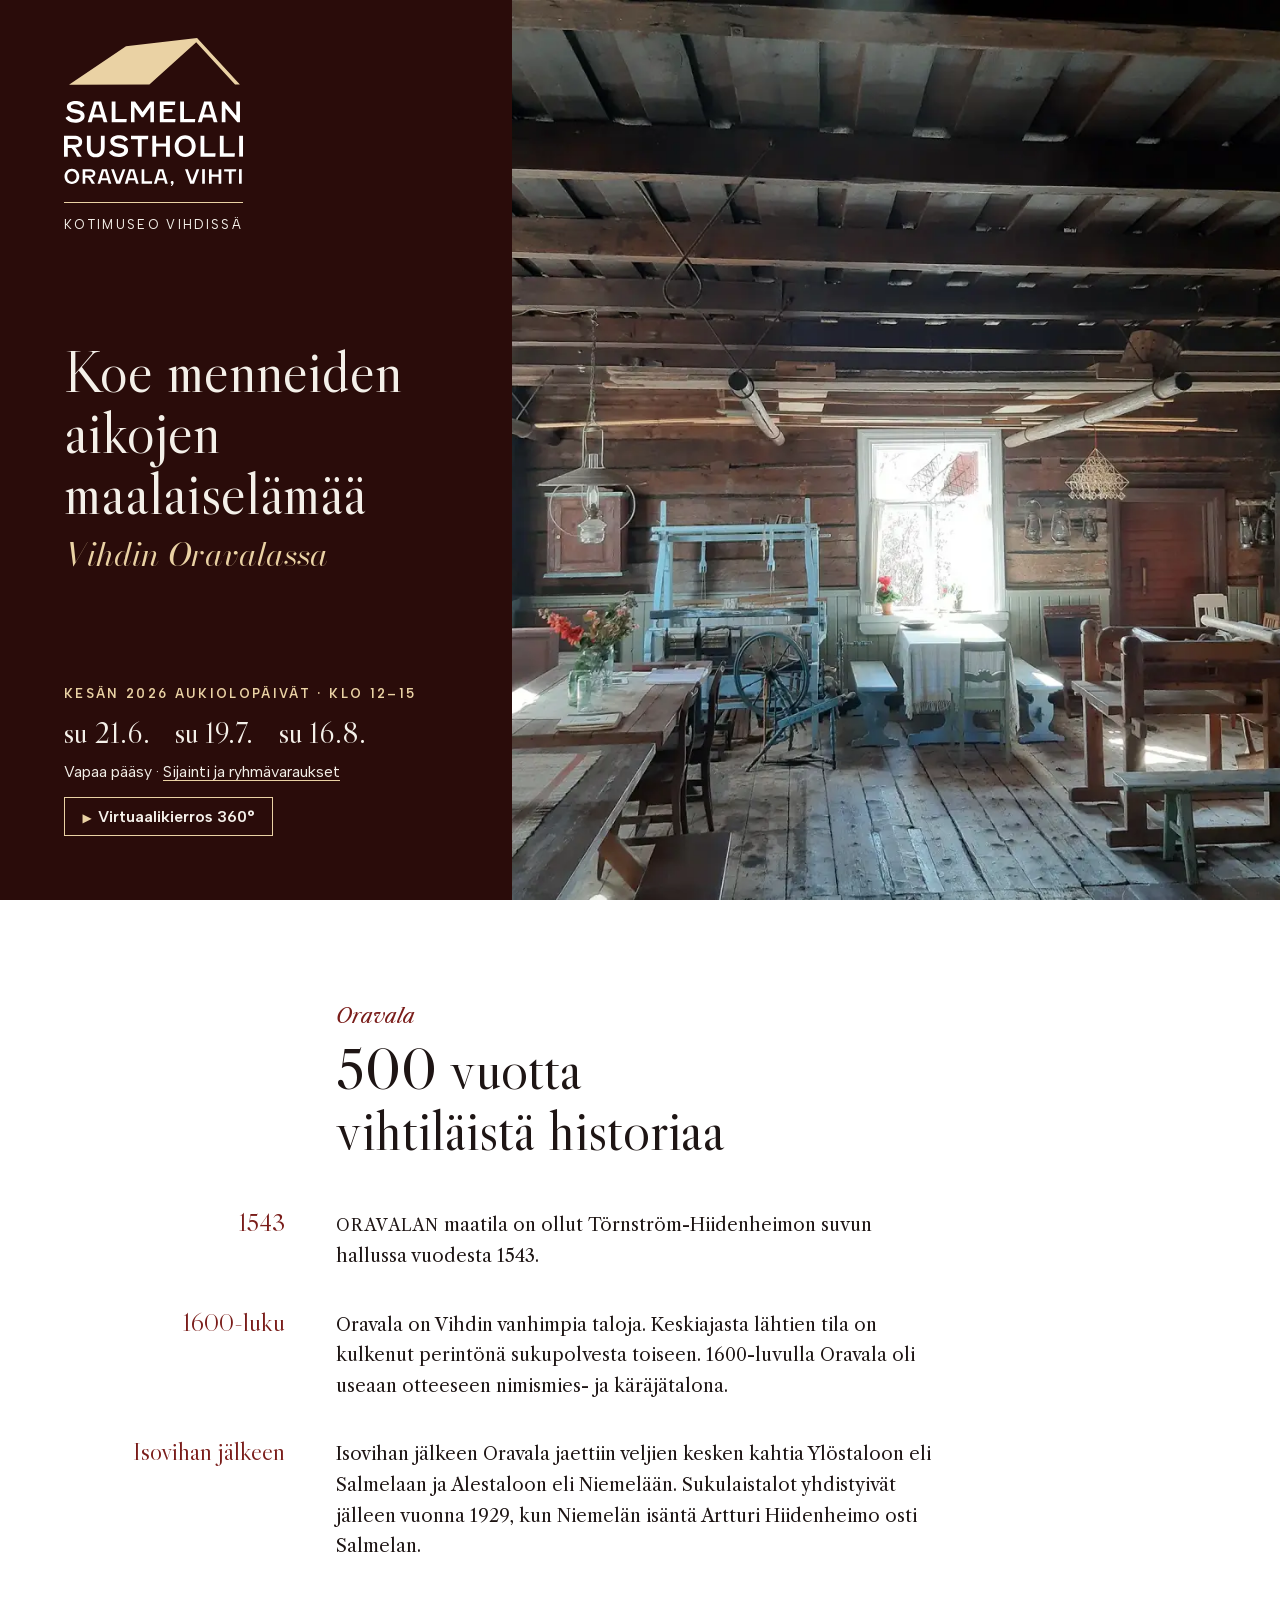
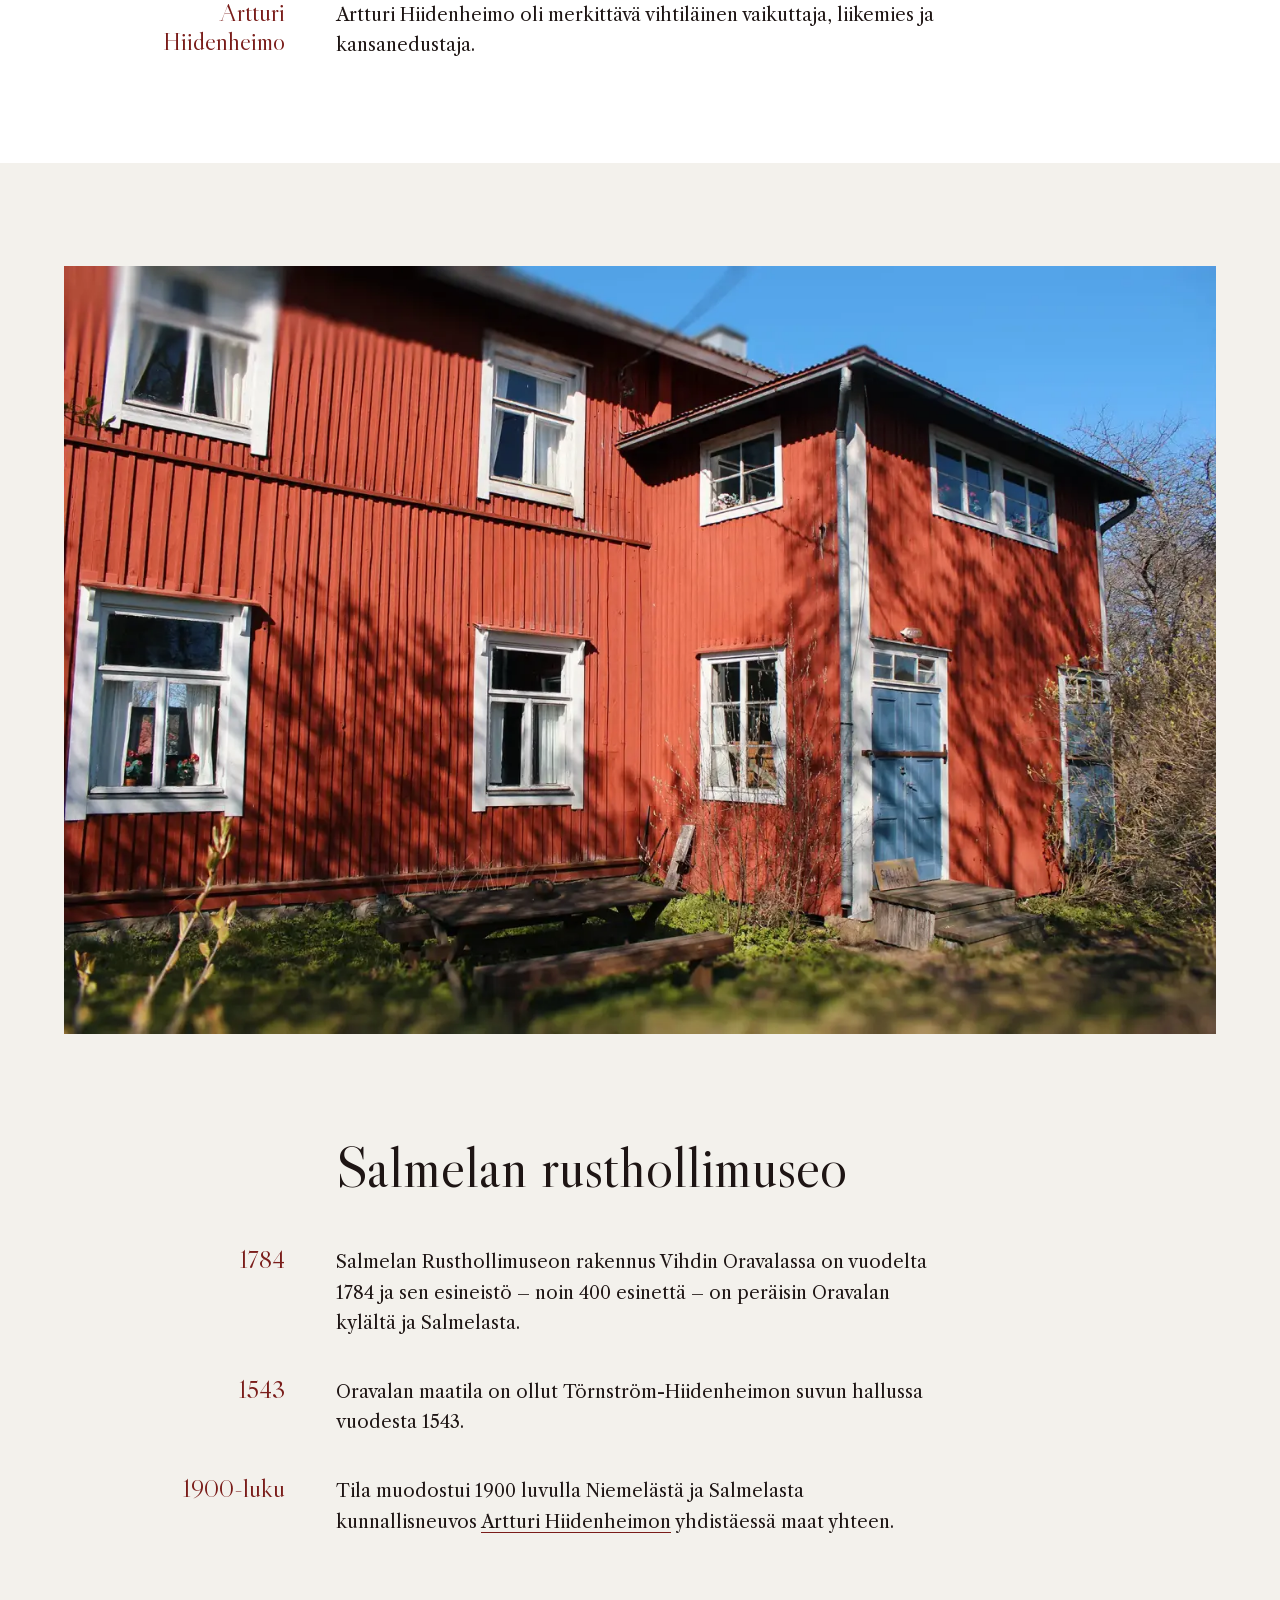
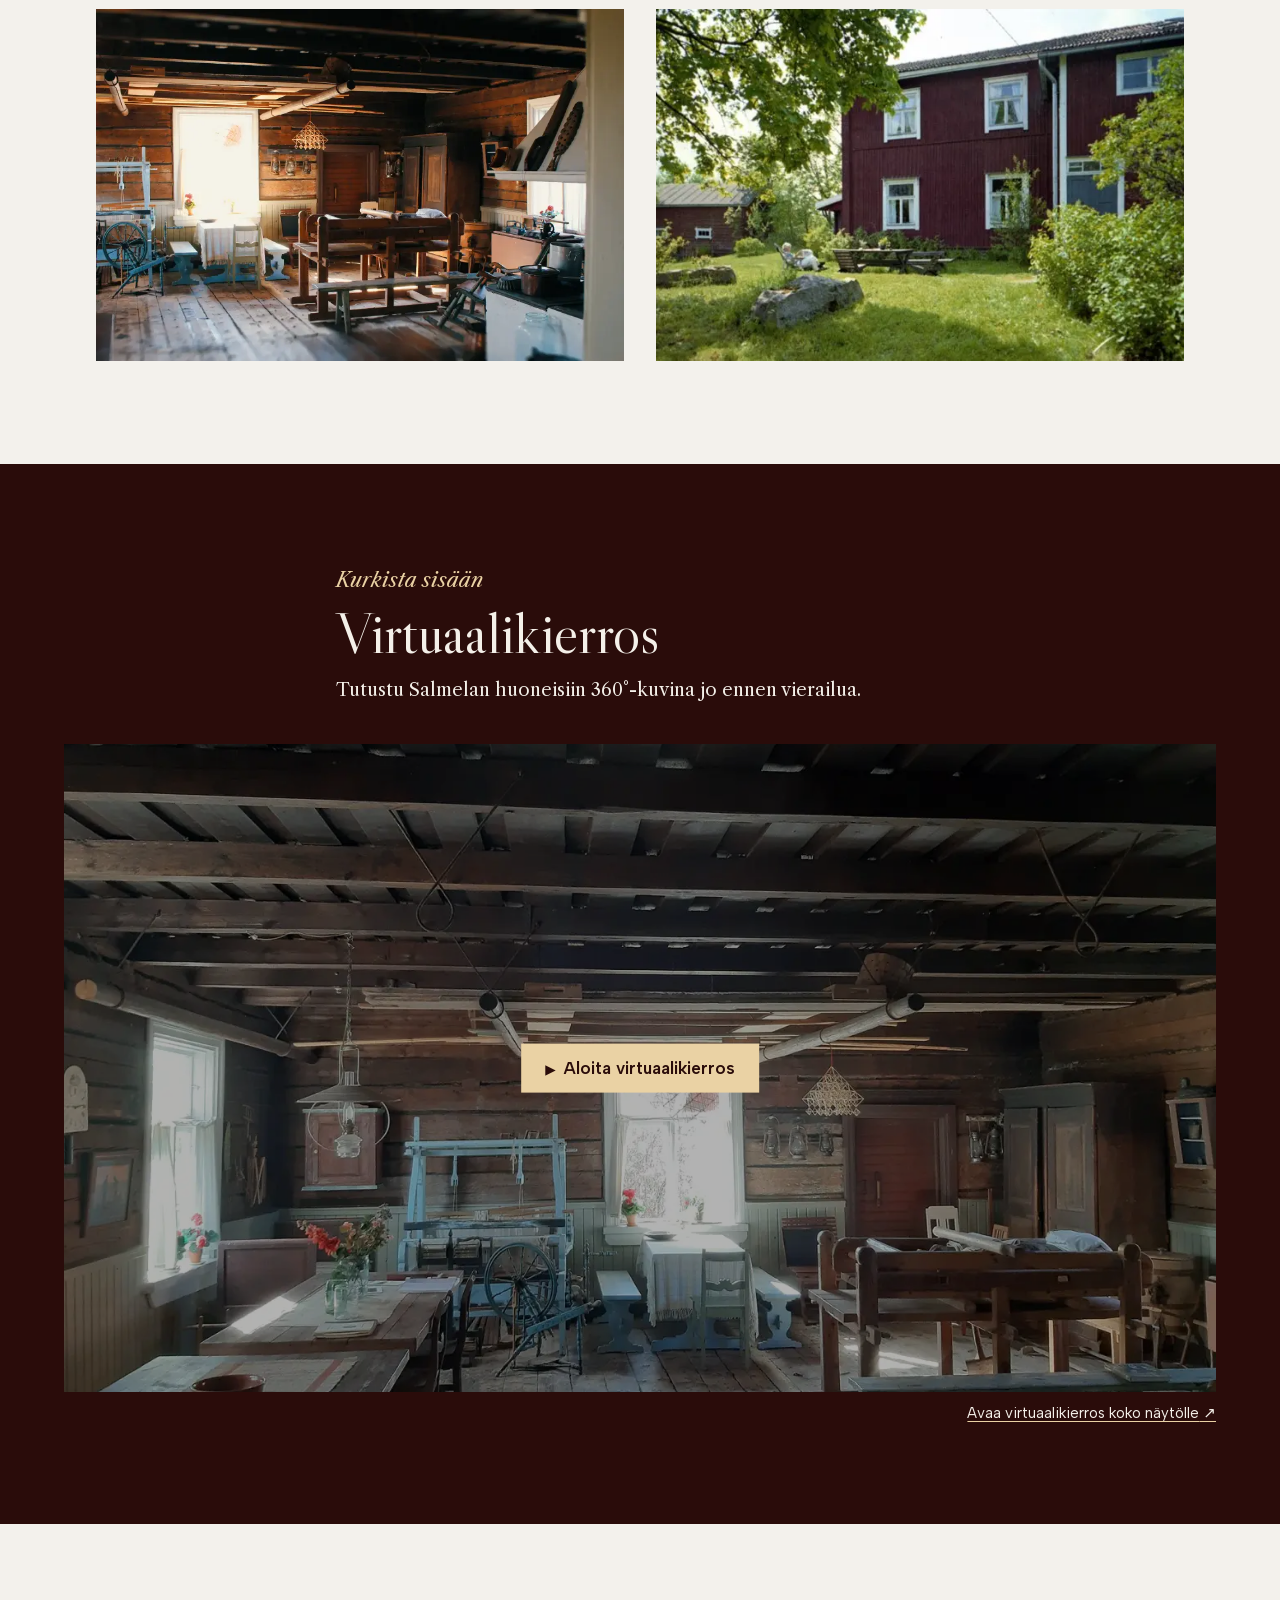
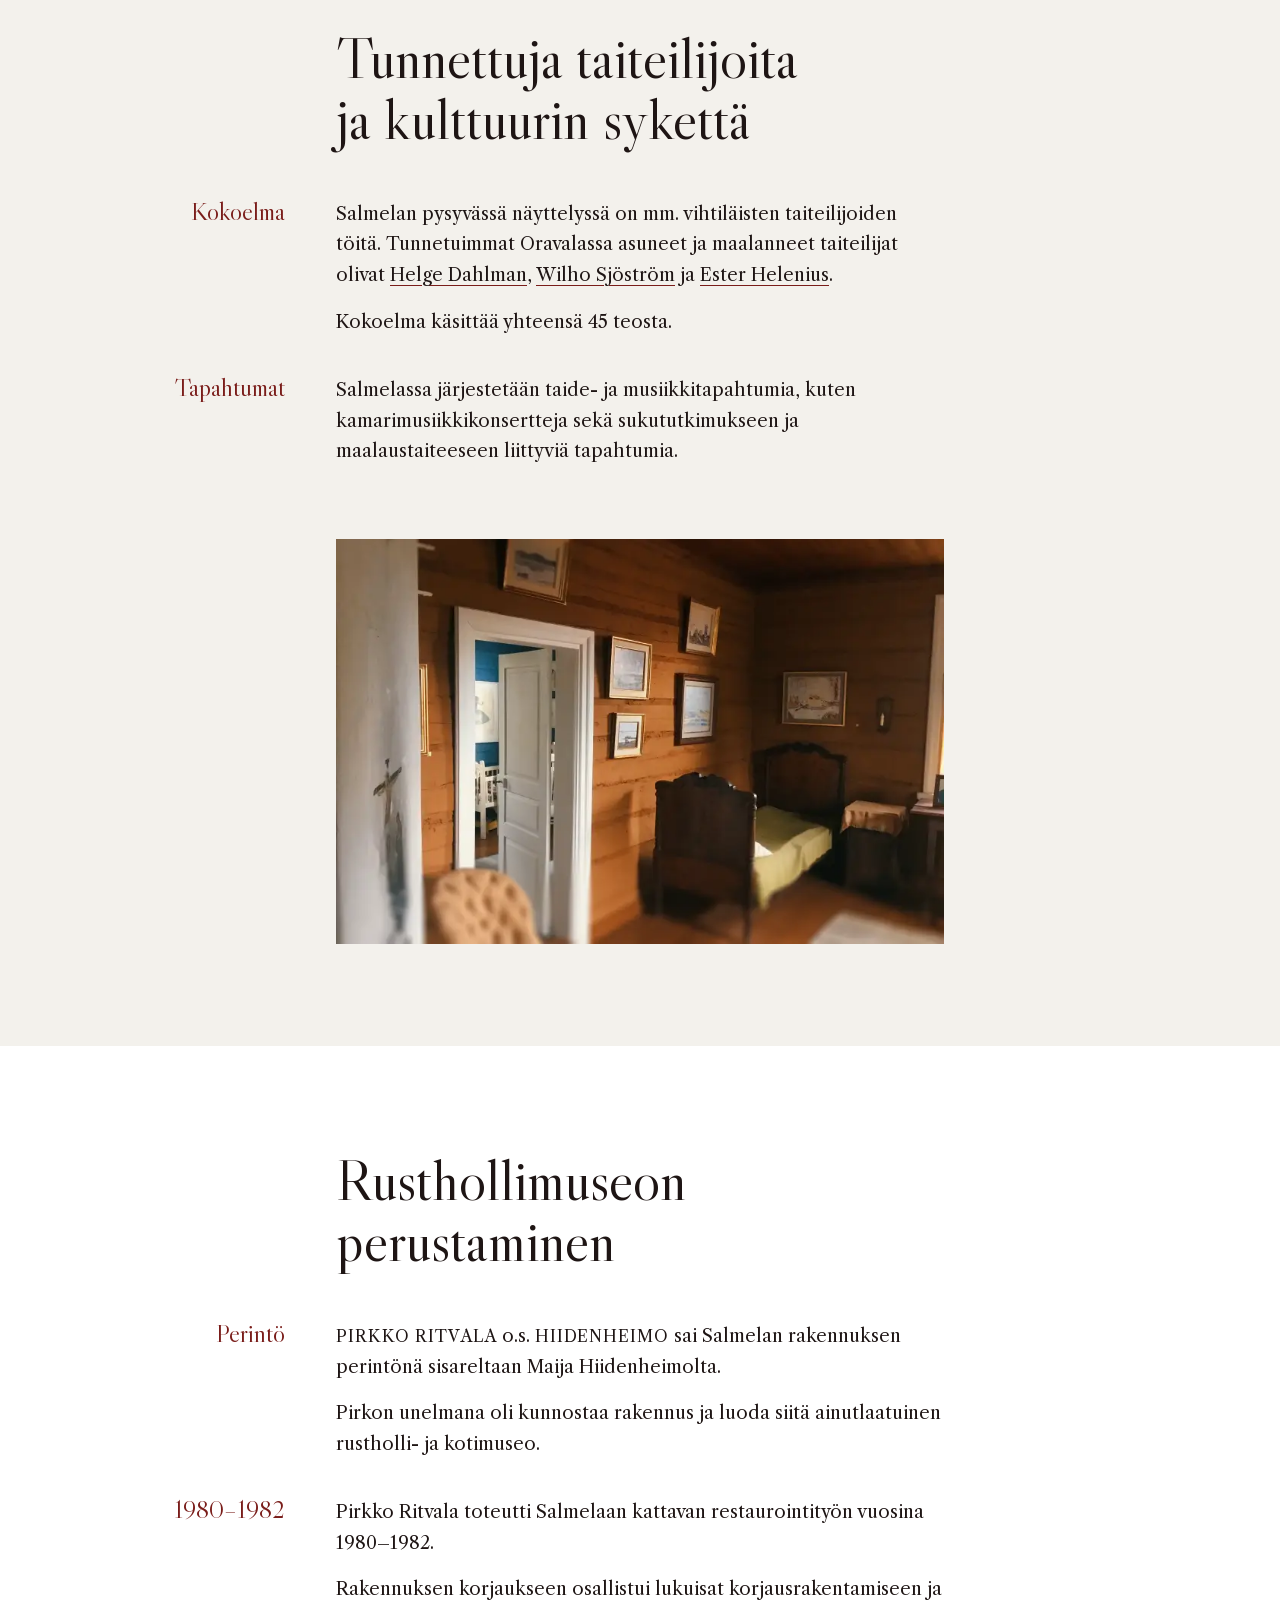
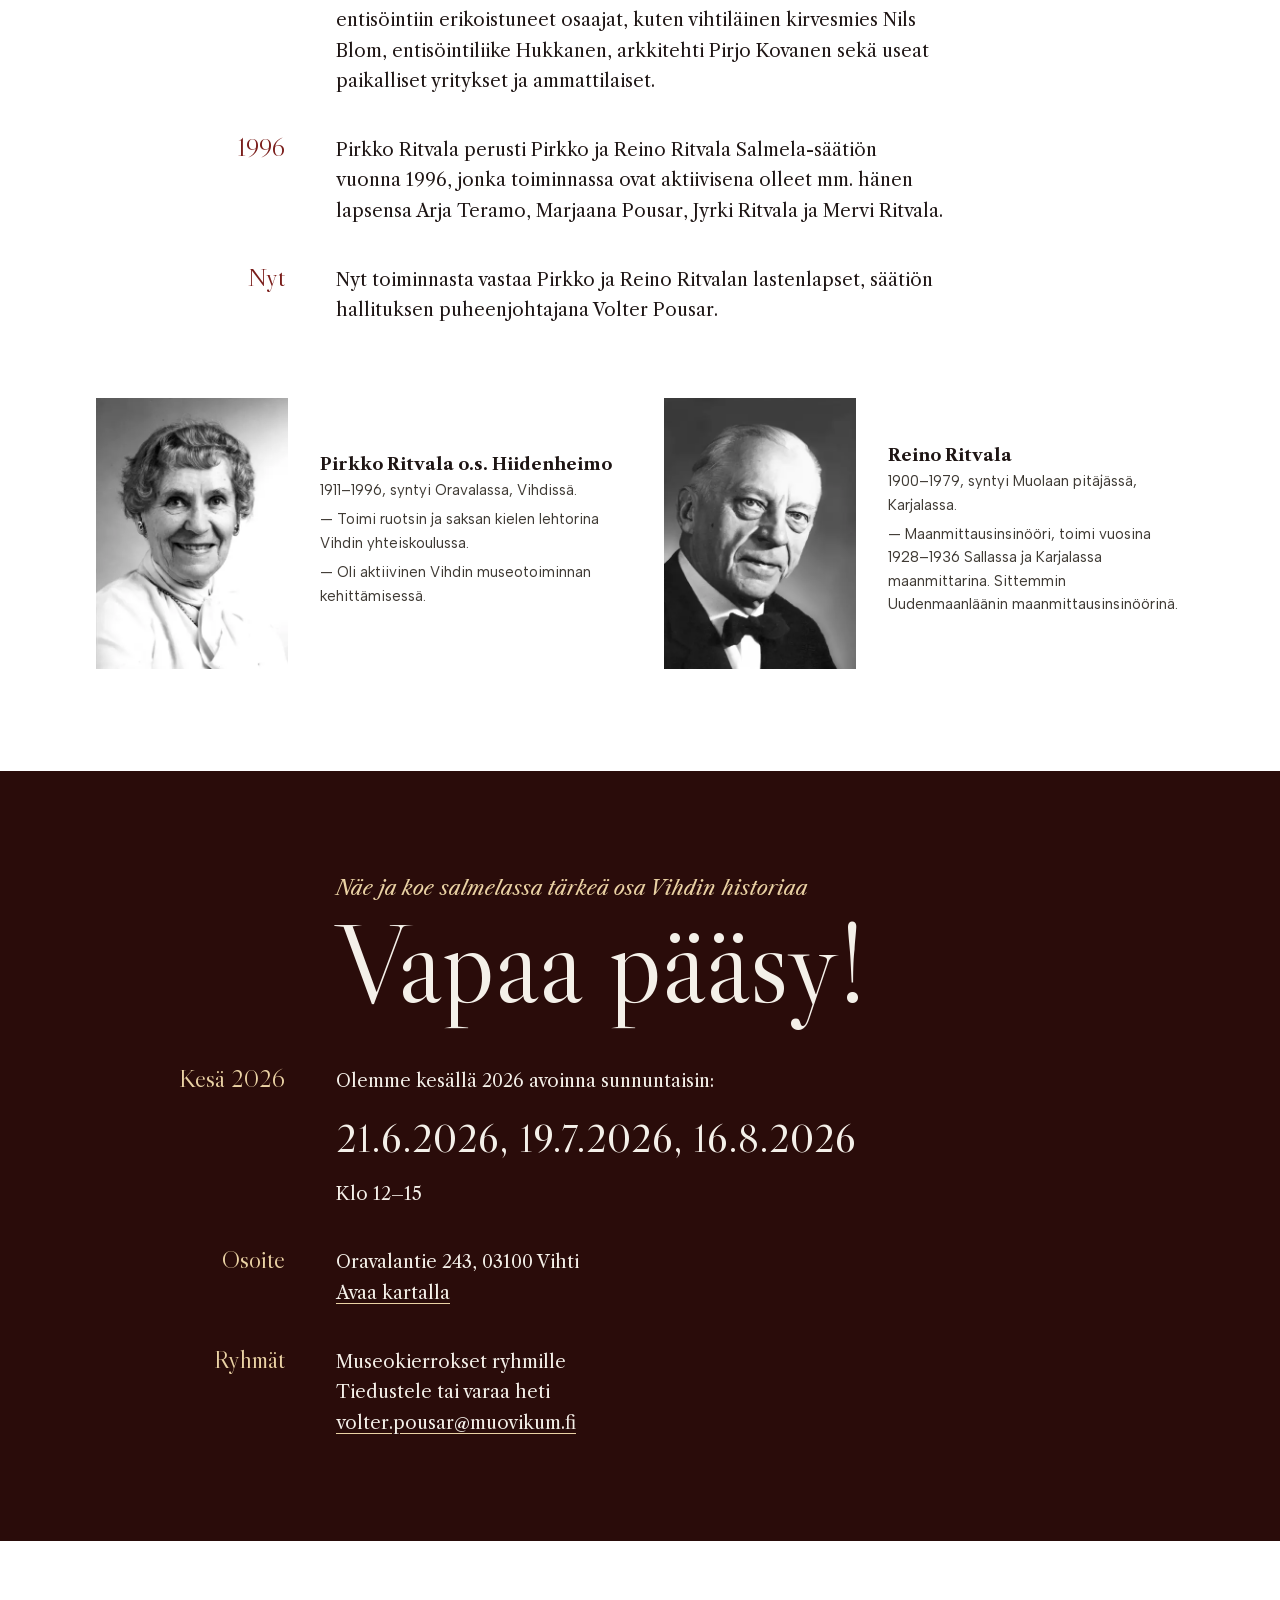
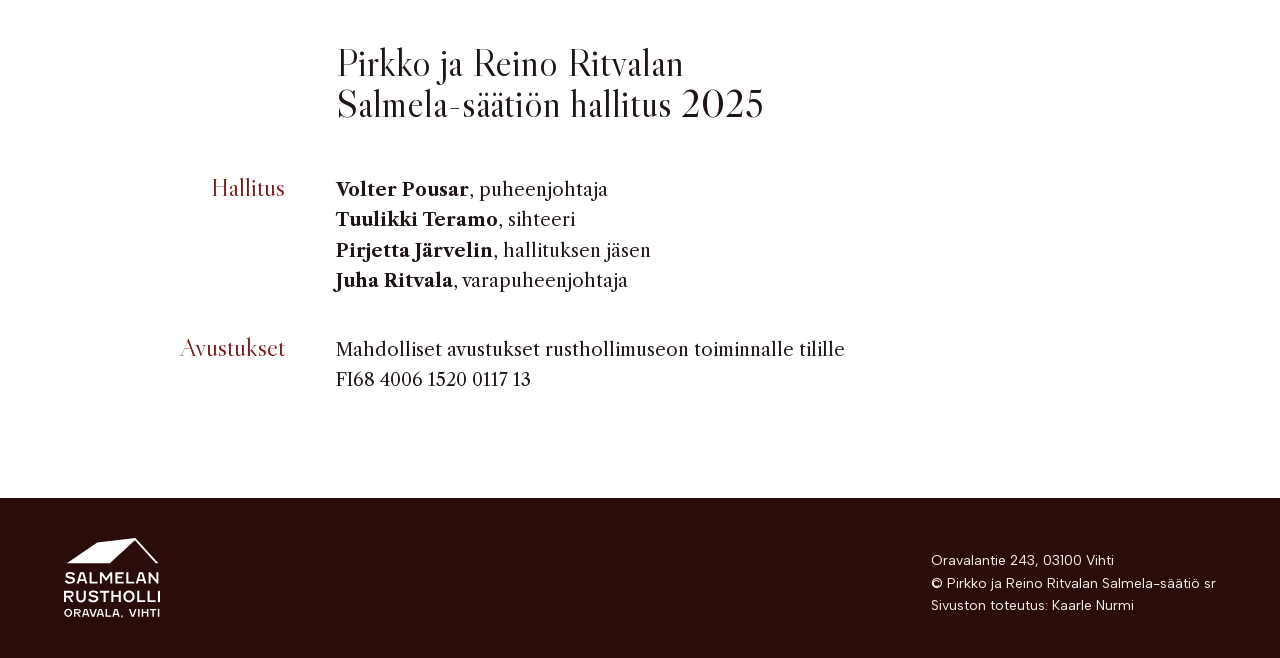
==== commit 0b866743: "feat: cap virtual tour width at 1200px Co-Authored-By: Claude Opus 5.5 <noreply@anthropic.com>" ====
--- a/index.html
+++ b/index.html
@@ -83,7 +83,7 @@
       <div class="tour-wide">
         <div class="tour-frame">
           <a class="tour-start" href="https://kuula.co/share/collection/7Jwl7?logo=0&amp;info=0&amp;fs=1&amp;vr=1&amp;zoom=1&amp;sd=1&amp;initload=0&amp;thumbs=1" data-embed="https://kuula.co/share/collection/7Jwl7?logo=0&amp;info=0&amp;fs=1&amp;vr=1&amp;zoom=1&amp;sd=1&amp;initload=1&amp;thumbs=1" target="_blank" rel="noopener">
-            <img src="img/hero-1400.webp" srcset="img/hero-800.webp 800w, img/hero-1400.webp 1400w, img/hero-2000.webp 2000w" sizes="(min-width: 100rem) 100rem, 100vw" alt="" width="2000" height="1500" loading="lazy">
+            <img src="img/hero-1400.webp" srcset="img/hero-800.webp 800w, img/hero-1400.webp 1400w, img/hero-2000.webp 2000w" sizes="(min-width: 1200px) 1200px, 100vw" alt="" width="2000" height="1500" loading="lazy">
             <span class="tour-button">Aloita virtuaalikierros<span class="visually-hidden new-tab"> (avautuu uuteen välilehteen)</span></span>
           </a>
         </div>
--- a/style.css
+++ b/style.css
@@ -106,8 +106,8 @@
 .tour .chapter { padding-bottom: clamp(1.75rem, 3vw, 2.5rem); }
 .tour .chapter h2 { margin-bottom: 0.75rem; }
 .tour .chapter > p:last-child { margin: 0; }
-/* As wide as fits (max 100rem) while a 16:9 view still fits the screen height */
-.tour-wide { width: min(100% - 2 * var(--pad), 100rem, (100svh - 7rem) * 16 / 9); margin-inline: auto; padding-bottom: clamp(3.5rem, 8vw, 7rem); }
+/* As wide as fits (max 1200px) while a 16:9 view still fits the screen height */
+.tour-wide { width: min(100% - 2 * var(--pad), 1200px, (100svh - 7rem) * 16 / 9); margin-inline: auto; padding-bottom: clamp(3.5rem, 8vw, 7rem); }
 .tour-frame { position: relative; aspect-ratio: 4 / 3; background: #000; }
 .tour-frame > * { position: absolute; inset: 0; width: 100%; height: 100%; border: 0; }
 .tour-start img { width: 100%; height: 100%; object-fit: cover; filter: brightness(0.7); transition: filter 0.2s; }
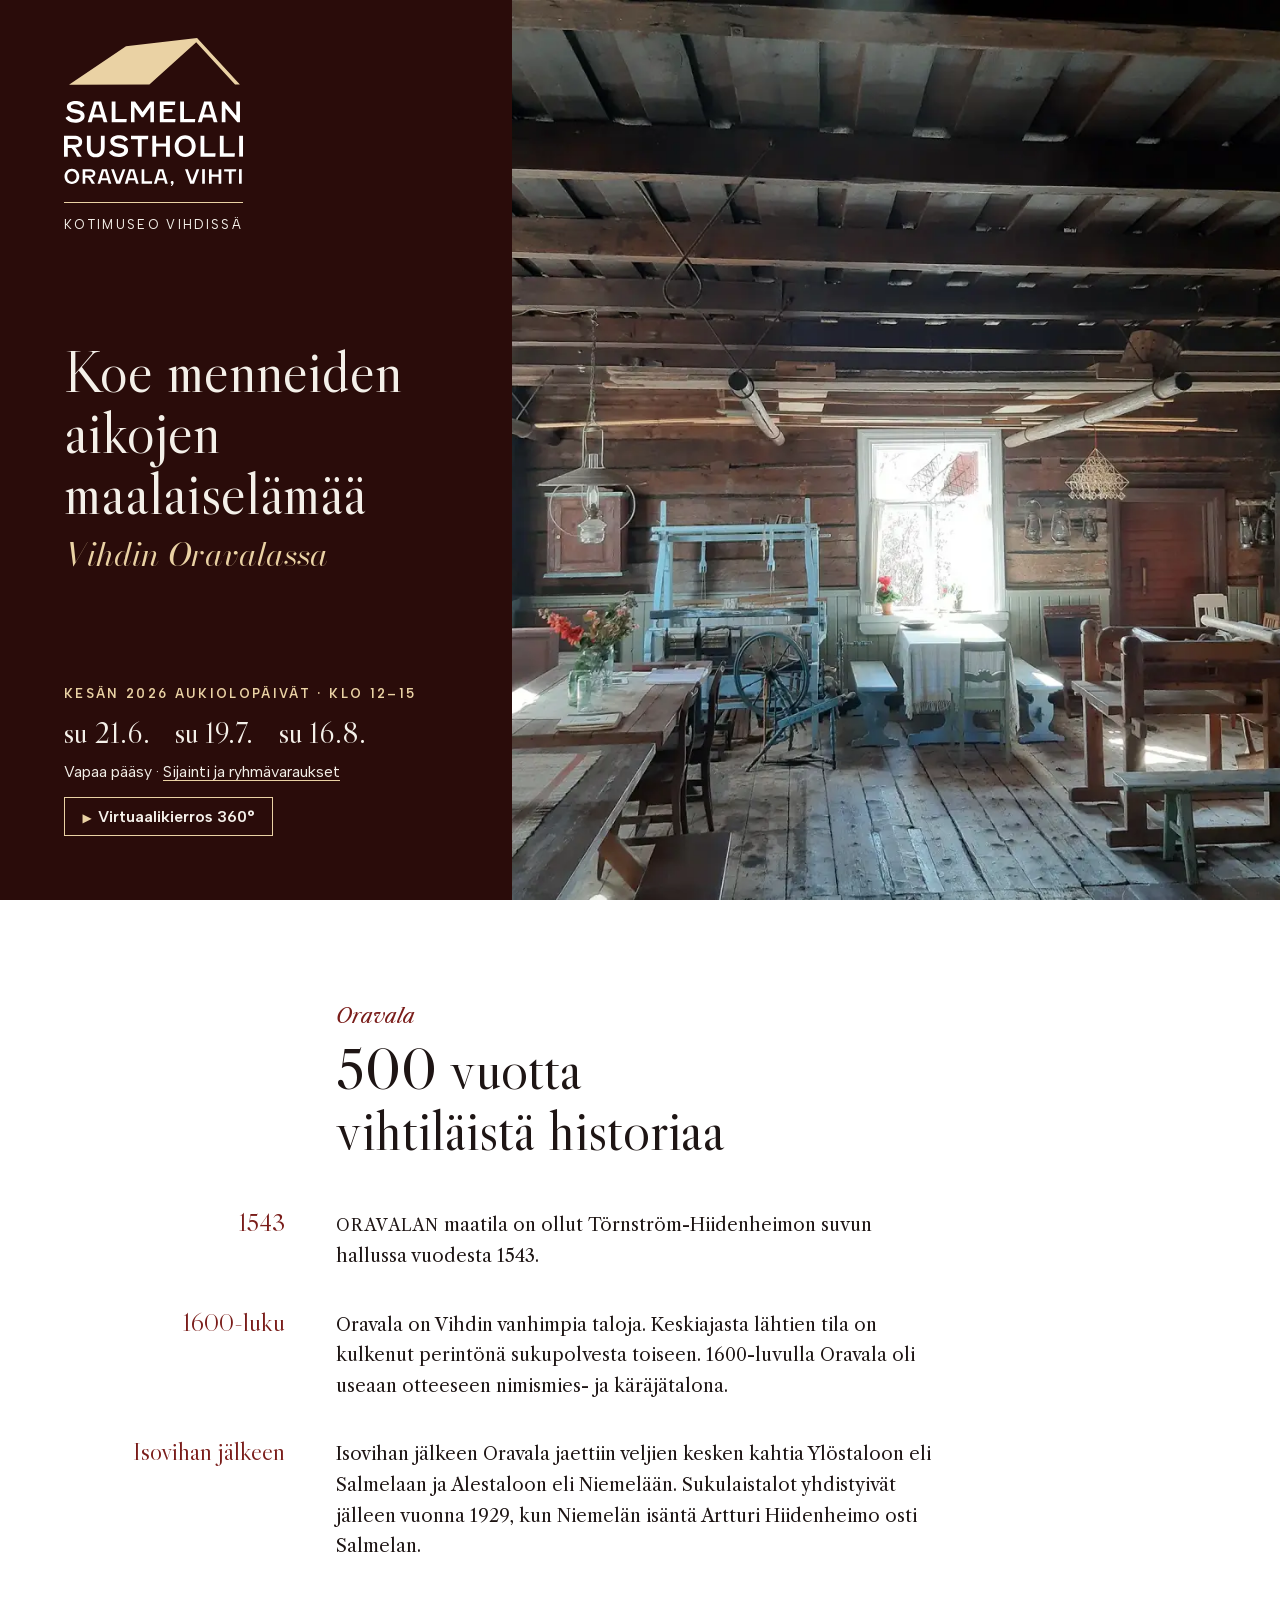
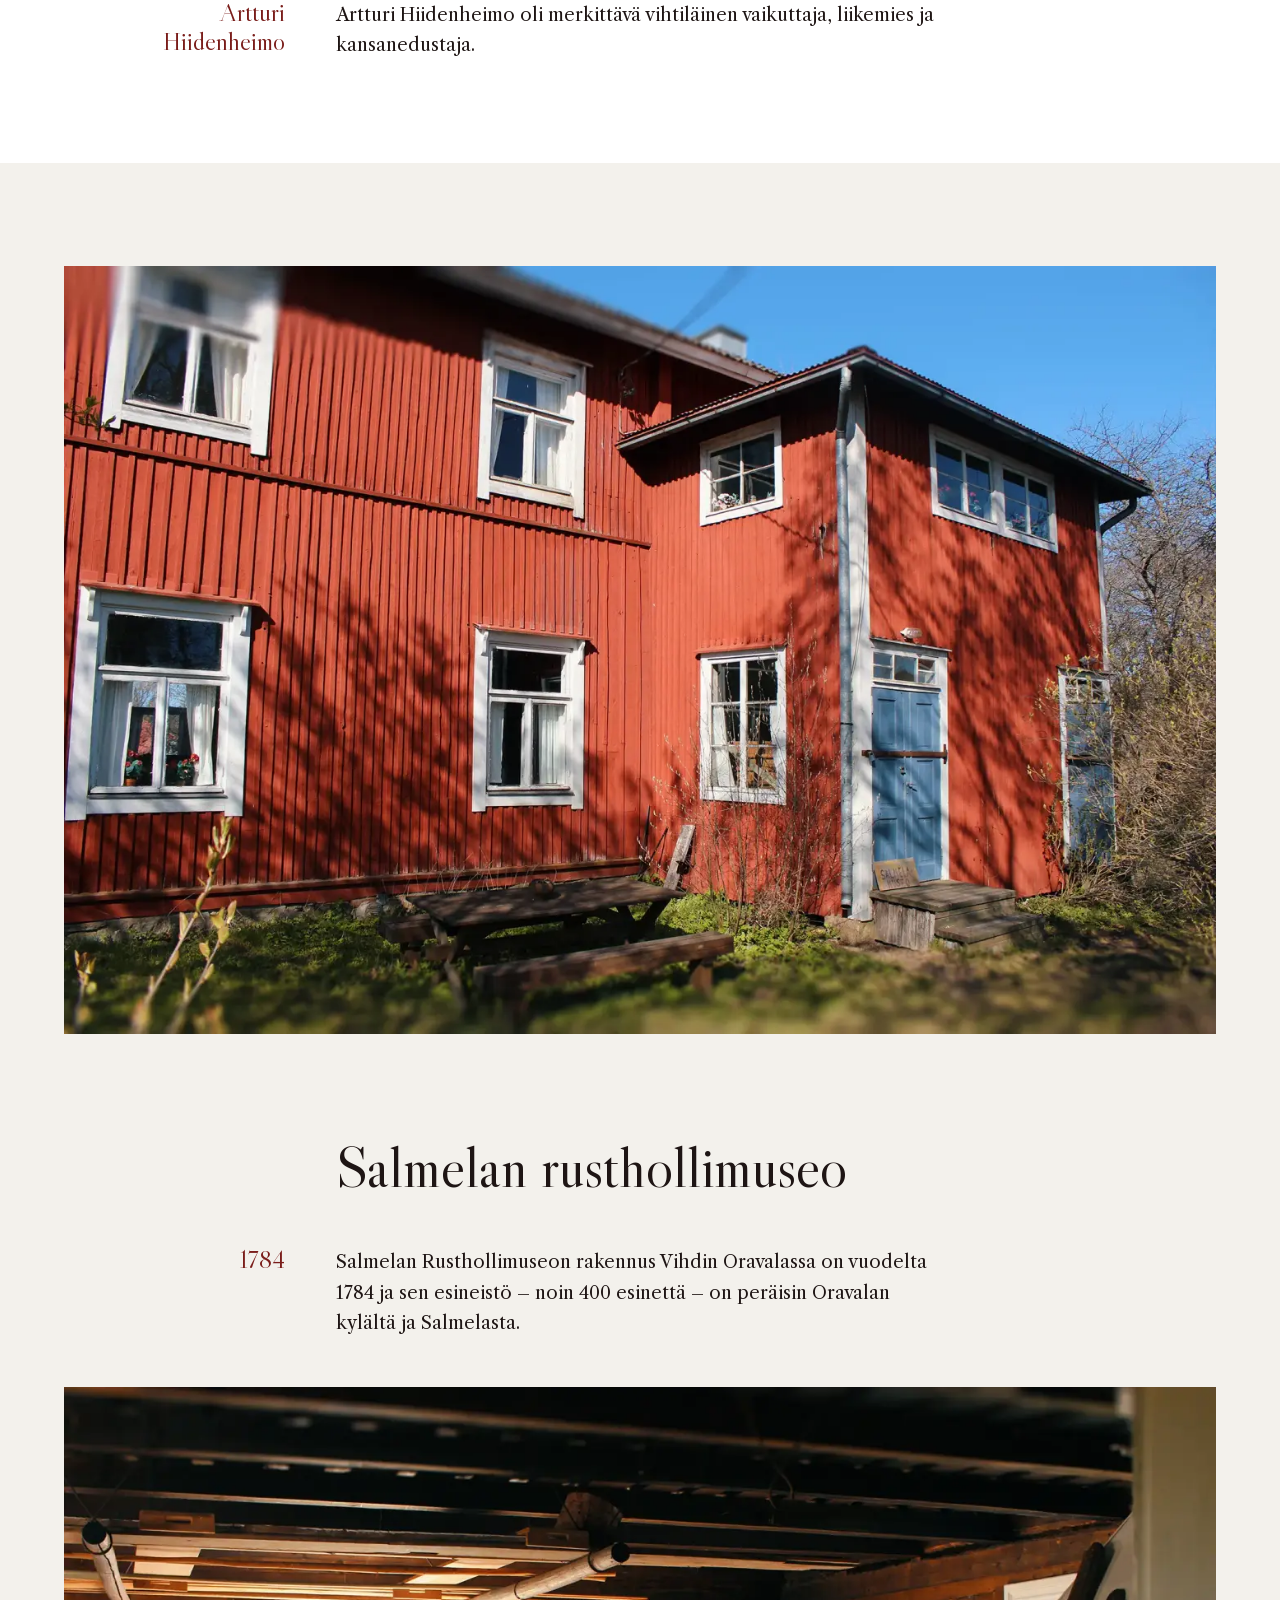
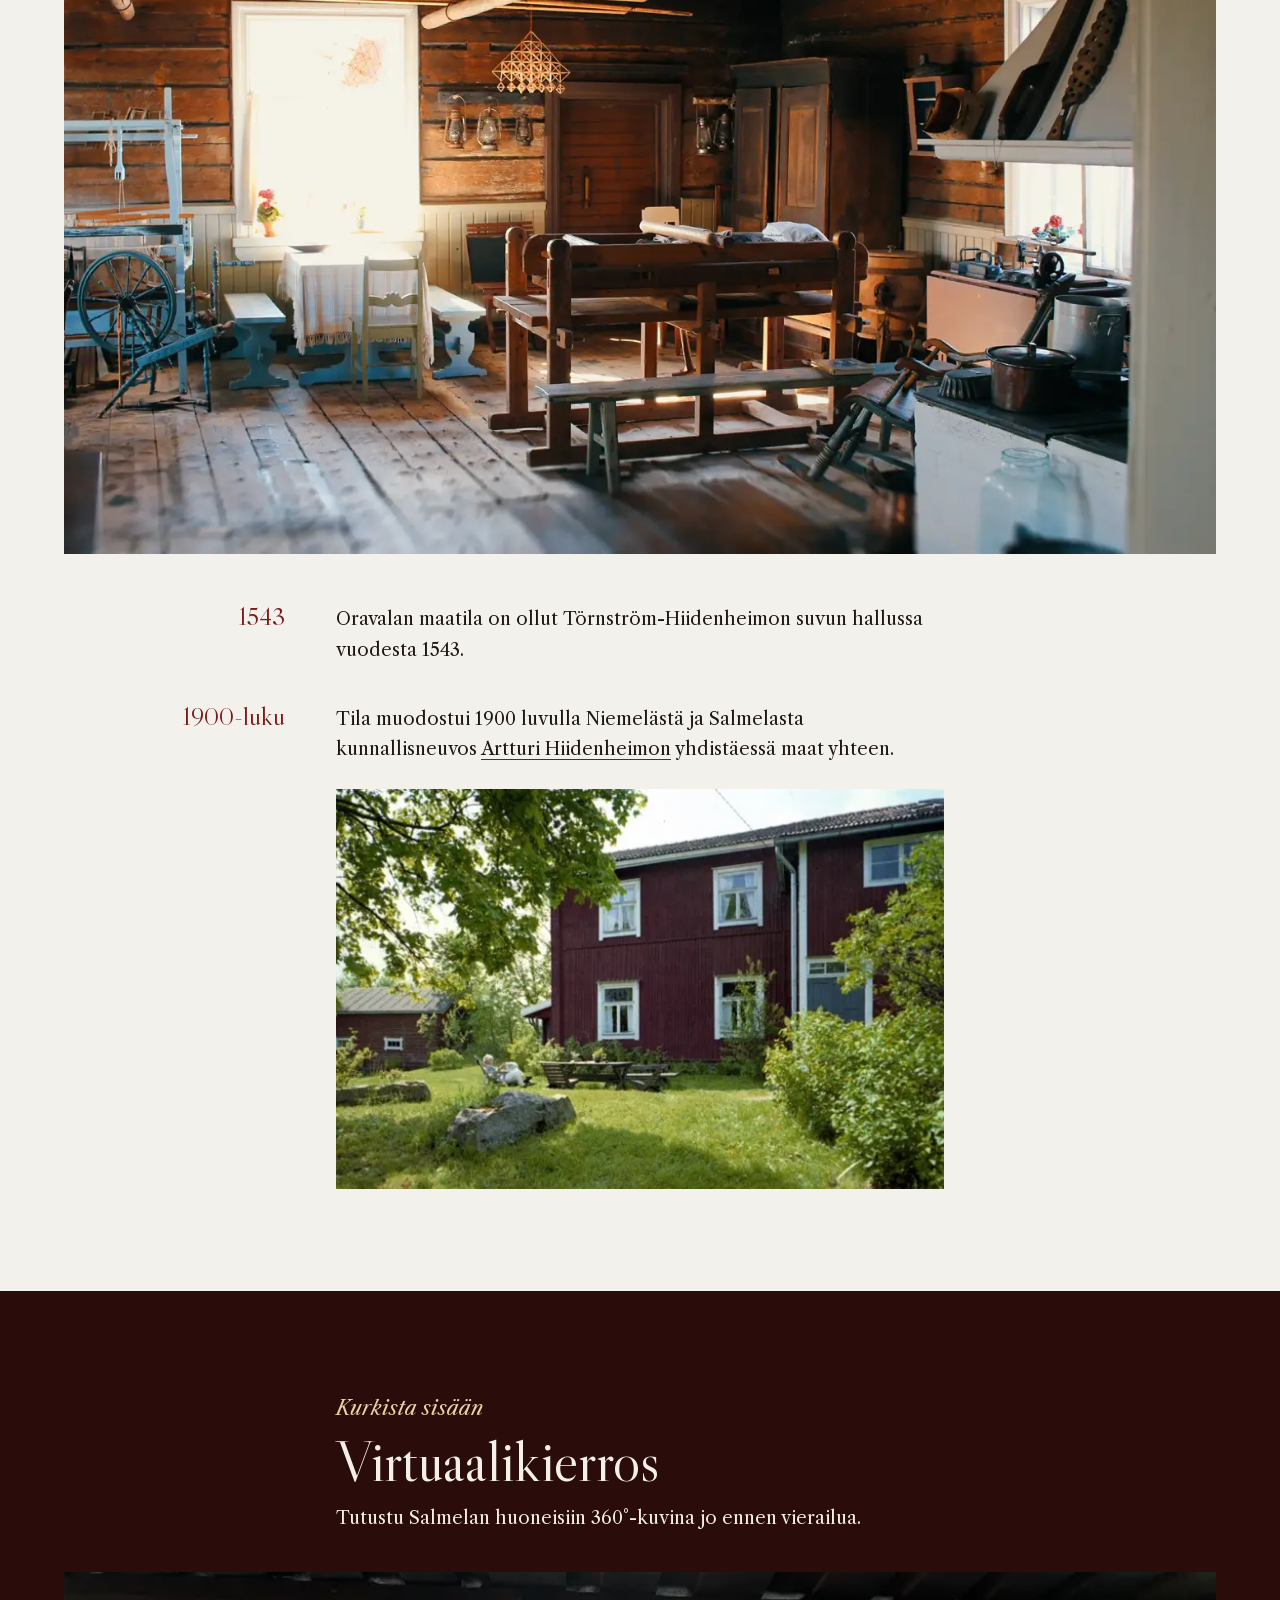
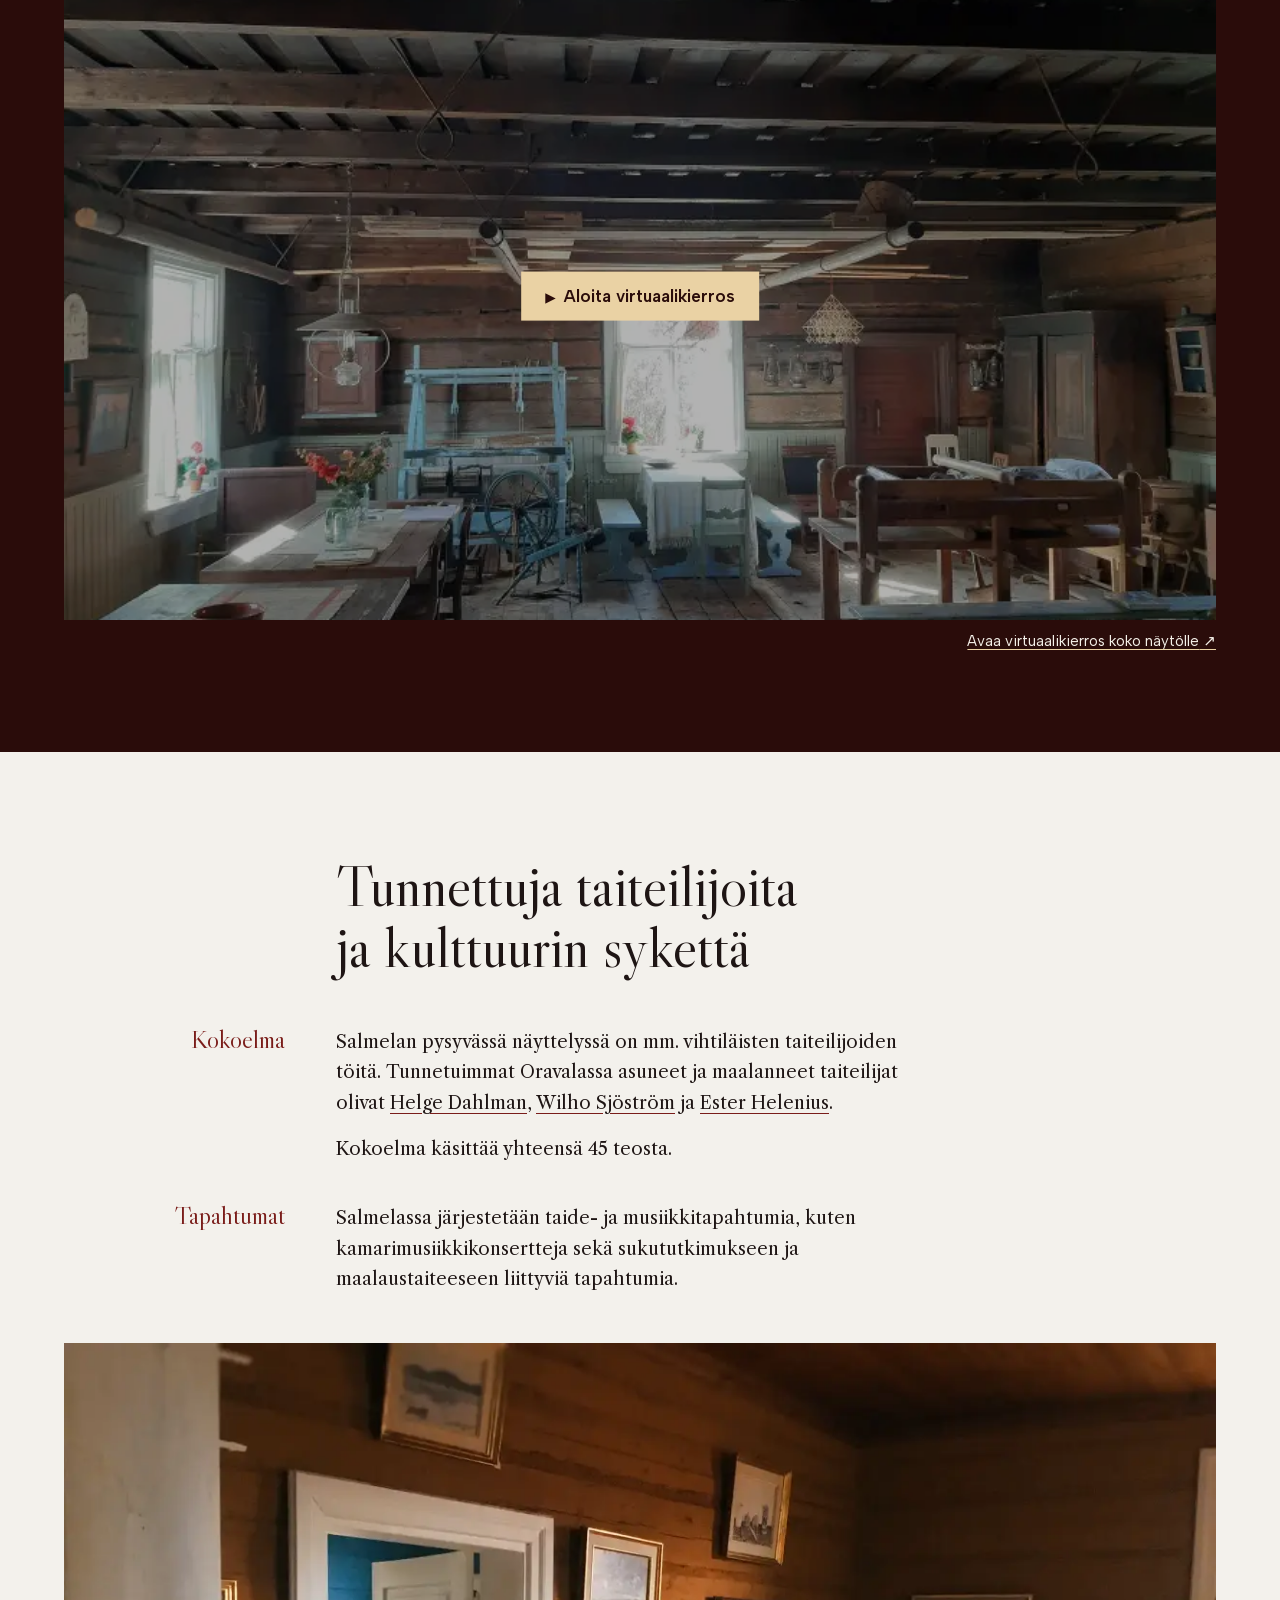
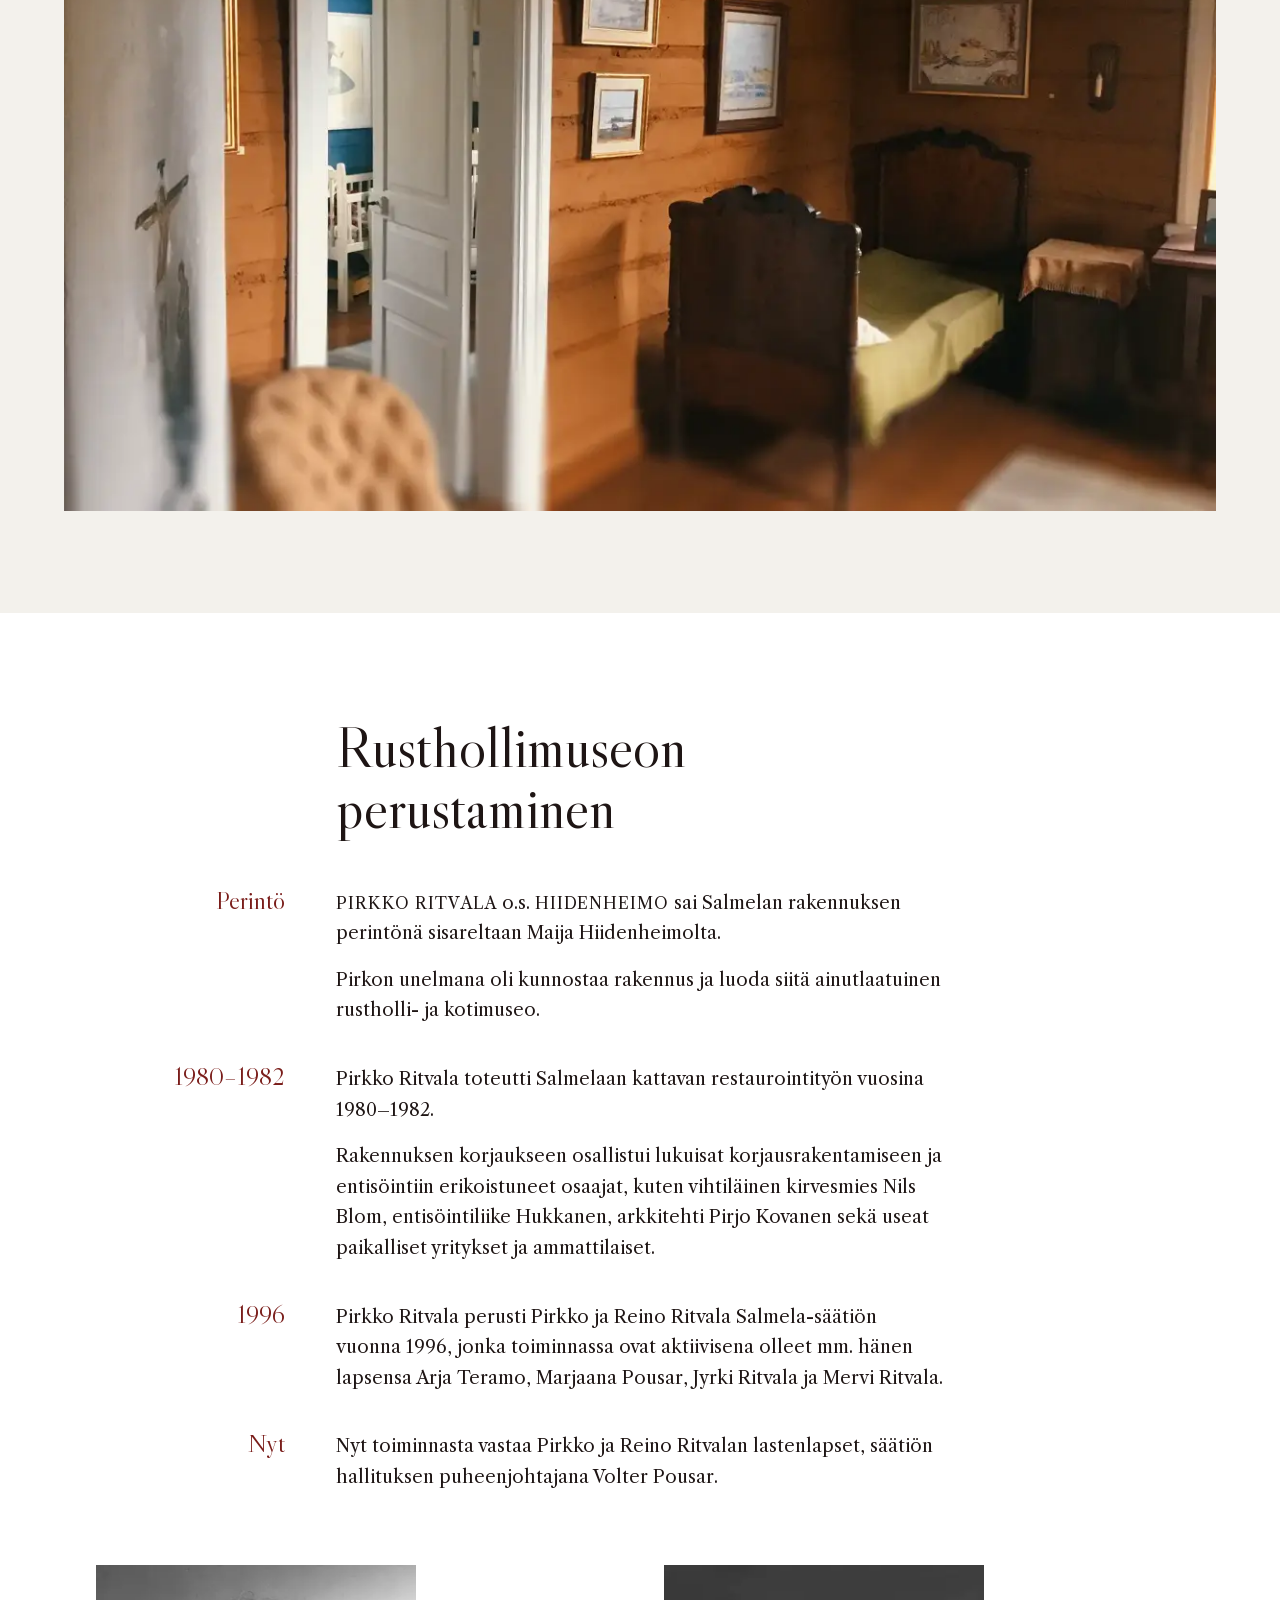
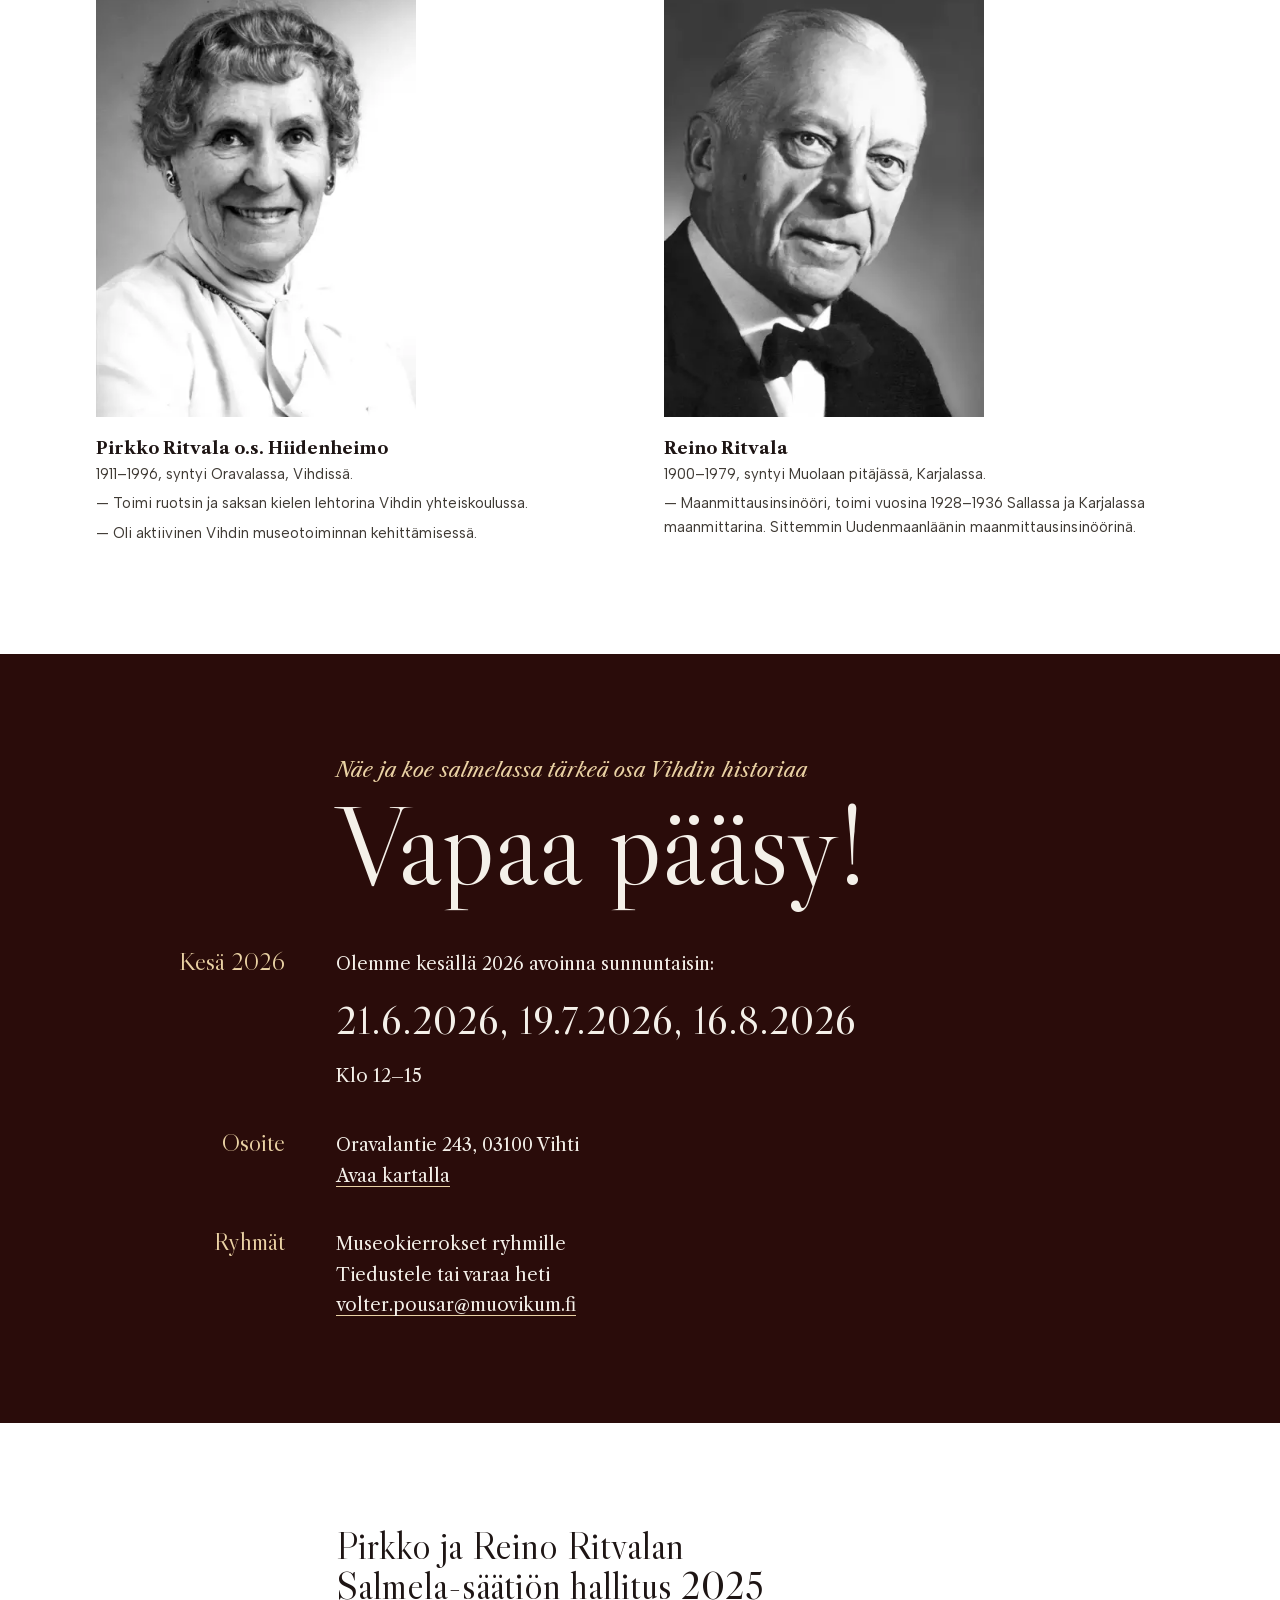
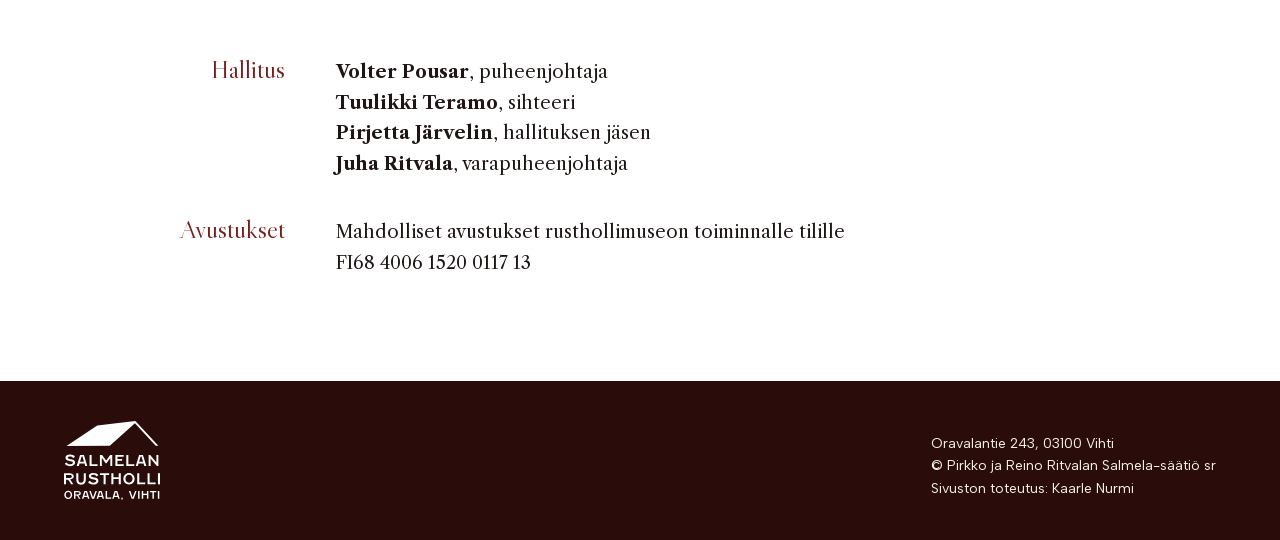
==== commit f5708c46: "feat: larger photos with click-to-enlarge Main-room and paintings photos shown wide (max 1200px), ya" ====
--- a/index.html
+++ b/index.html
@@ -56,21 +56,25 @@
     </section>
 
     <section aria-labelledby="museo">
-      <img class="building" src="img/ulkoa-1400.webp" srcset="img/ulkoa-800.webp 800w, img/ulkoa-1400.webp 1400w, img/ulkoa-1920.webp 1920w" sizes="100vw" alt="Salmelan punainen päärakennus ja sininen ulko-ovi keväällä" width="1920" height="1280" loading="lazy">
+      <figure class="building"><a class="zoom" href="img/ulkoa-1920.webp"><img src="img/ulkoa-1400.webp" srcset="img/ulkoa-800.webp 800w, img/ulkoa-1400.webp 1400w, img/ulkoa-1920.webp 1920w" sizes="100vw" alt="Salmelan punainen päärakennus ja sininen ulko-ovi keväällä" width="1920" height="1280" loading="lazy"><span class="visually-hidden"> (suurenna kuva)</span></a></figure>
       <div class="chapter">
         <h2 id="museo">Salmelan rusthollimuseo</h2>
         <dl class="marks">
           <dt>1784</dt>
           <dd>Salmelan Rusthollimuseon rakennus Vihdin Oravalassa on vuodelta 1784 ja sen esineistö – noin 400 esinettä – on peräisin Oravalan kylältä ja Salmelasta.</dd>
+        </dl>
+      </div>
+      <figure class="wide"><a class="zoom" href="img/tupa-1920.webp"><img src="img/tupa-1400.webp" srcset="img/tupa-800.webp 800w, img/tupa-1400.webp 1400w, img/tupa-1920.webp 1920w" sizes="(min-width: 1200px) 1200px, 100vw" alt="Salmelan tupa auringonvalossa: rukki, kangaspuut, pöydät ja hella" width="1920" height="1280" loading="lazy"><span class="visually-hidden"> (suurenna kuva)</span></a></figure>
+      <div class="chapter">
+        <dl class="marks">
           <dt>1543</dt>
           <dd>Oravalan maatila on ollut Törnström-Hiidenheimon suvun hallussa vuodesta 1543.</dd>
           <dt>1900-luku</dt>
-          <dd>Tila muodostui 1900 luvulla Niemelästä ja Salmelasta kunnallisneuvos <a href="https://fi.wikipedia.org/wiki/Artturi_Hiidenheimo">Artturi Hiidenheimon</a> yhdistäessä maat yhteen.</dd>
-        </dl>
-        <div class="salon">
-          <img src="img/tupa-1400.webp" srcset="img/tupa-800.webp 800w, img/tupa-1400.webp 1400w" sizes="(min-width: 40rem) 50vw, 100vw" alt="Salmelan tupa auringonvalossa: rukki, kangaspuut, pöydät ja hella" width="1400" height="933" loading="lazy">
-          <img src="img/piha-623.webp" alt="Salmelan päärakennus ja nurmipiha kesällä" width="623" height="410" loading="lazy">
-        </div>
+          <dd>
+            <p>Tila muodostui 1900 luvulla Niemelästä ja Salmelasta kunnallisneuvos <a href="https://fi.wikipedia.org/wiki/Artturi_Hiidenheimo">Artturi Hiidenheimon</a> yhdistäessä maat yhteen.</p>
+            <figure class="inline-figure"><a class="zoom" href="img/piha-623.webp"><img src="img/piha-623.webp" alt="Salmelan päärakennus ja nurmipiha kesällä" width="623" height="410" loading="lazy"><span class="visually-hidden"> (suurenna kuva)</span></a></figure>
+          </dd>
+        </dl>
       </div>
     </section>
 
@@ -103,8 +107,8 @@
             <dt>Tapahtumat</dt>
             <dd>Salmelassa järjestetään taide- ja musiikkitapahtumia, kuten kamarimusiikkikonsertteja sekä sukututkimukseen ja maalaustaiteeseen liittyviä tapahtumia.</dd>
           </dl>
-        <img class="figure" src="img/maalauksia-1200.webp" srcset="img/maalauksia-800.webp 800w, img/maalauksia-1200.webp 1200w" sizes="(min-width: 60rem) 38rem, 100vw" alt="Museon huone, jonka hirsiseinillä on maalauksia" width="1200" height="800" loading="lazy">
-      </div>
+      </div>
+      <figure class="wide"><a class="zoom" href="img/maalauksia-1920.webp"><img src="img/maalauksia-1200.webp" srcset="img/maalauksia-800.webp 800w, img/maalauksia-1200.webp 1200w, img/maalauksia-1920.webp 1920w" sizes="(min-width: 1200px) 1200px, 100vw" alt="Museon huone, jonka hirsiseinillä on maalauksia" width="1920" height="1280" loading="lazy"><span class="visually-hidden"> (suurenna kuva)</span></a></figure>
     </section>
 
     <section aria-labelledby="perustaminen">
@@ -128,7 +132,7 @@
         </dl>
         <div class="portraits">
           <figure>
-            <img src="img/pirkko-ritvala-400.webp" alt="Mustavalkoinen muotokuva Pirkko Ritvalasta" width="400" height="565" loading="lazy">
+            <a class="zoom" href="img/pirkko-ritvala-750.webp"><img src="img/pirkko-ritvala-400.webp" srcset="img/pirkko-ritvala-400.webp 400w, img/pirkko-ritvala-750.webp 750w" sizes="20rem" alt="Mustavalkoinen muotokuva Pirkko Ritvalasta" width="750" height="1060" loading="lazy"><span class="visually-hidden"> (suurenna kuva)</span></a>
             <figcaption>
               <p><strong>Pirkko Ritvala o.s. Hiidenheimo</strong> 1911–1996, syntyi Oravalassa, Vihdissä.</p>
               <p>— Toimi ruotsin ja saksan kielen lehtorina Vihdin yhteiskoulussa.</p>
@@ -136,7 +140,7 @@
             </figcaption>
           </figure>
           <figure>
-            <img src="img/reino-ritvala-400.webp" alt="Mustavalkoinen muotokuva Reino Ritvalasta" width="400" height="565" loading="lazy">
+            <a class="zoom" href="img/reino-ritvala-750.webp"><img src="img/reino-ritvala-400.webp" srcset="img/reino-ritvala-400.webp 400w, img/reino-ritvala-750.webp 750w" sizes="20rem" alt="Mustavalkoinen muotokuva Reino Ritvalasta" width="750" height="1060" loading="lazy"><span class="visually-hidden"> (suurenna kuva)</span></a>
             <figcaption>
               <p><strong>Reino Ritvala</strong> 1900–1979, syntyi Muolaan pitäjässä, Karjalassa.</p>
               <p>— Maanmittausinsinööri, toimi vuosina 1928–1936 Sallassa ja Karjalassa maanmittarina. Sittemmin Uudenmaanläänin maanmittausinsinöörinä.</p>
@@ -191,6 +195,10 @@
     <img src="img/logo.svg" alt="Salmelan Rustholli" width="96" height="79" loading="lazy">
     <p>Oravalantie 243, 03100 Vihti<br>© Pirkko ja Reino Ritvalan Salmela-säätiö sr<br>Sivuston toteutus: Kaarle Nurmi</p>
   </footer>
+  <dialog class="lightbox" aria-label="Suurennettu kuva">
+    <button type="button" class="lightbox-close">Sulje</button>
+    <img alt="">
+  </dialog>
   <script>
     // Load the Kuula tour inline only on click (no third-party requests before that); small screens open it in a new tab
     const wide = matchMedia('(min-width: 48rem)');
@@ -206,6 +214,18 @@
         f.focus();
       });
     }
+
+    // Click-to-enlarge: open the large image in a modal dialog; any click or Esc closes it
+    const box = document.querySelector('.lightbox'), boxImg = box.querySelector('img');
+    for (const z of document.querySelectorAll('.zoom')) {
+      z.addEventListener('click', e => {
+        e.preventDefault();
+        boxImg.src = z.href;
+        boxImg.alt = z.querySelector('img').alt;
+        box.showModal();
+      });
+    }
+    box.addEventListener('click', () => box.close());
   </script>
 </body>
 </html>
--- a/style.css
+++ b/style.css
@@ -72,11 +72,11 @@
 .marks dt { font: 400 1.6rem/1.15 var(--display); color: var(--kulta-tumma); }
 .marks dd { margin: 0.25rem 0 2.25rem; }
 .marks dd:last-child, .marks dd > :last-child { margin-bottom: 0; }
-.chapter > .figure, .salon, .portraits { margin-top: clamp(3rem, 6vw, 4.5rem); }
+.portraits { margin-top: clamp(3rem, 6vw, 4.5rem); }
 @media (min-width: 56rem) {
   .chapter { grid-template-columns: minmax(8rem, 1fr) minmax(0, 38rem) minmax(0, 1fr); column-gap: clamp(2rem, 4vw, 3.5rem); }
   .chapter > * { grid-column: 2; }
-  .chapter > .salon, .chapter > .portraits { grid-column: 1 / -1; }
+  .chapter > .portraits { grid-column: 1 / -1; }
   .chapter > .wide, .chapter > #vierailu-otsikko { grid-column: 2 / -1; }
   .marks { grid-column: 1 / 3; display: grid; grid-template-columns: subgrid; }
   .marks dt { grid-column: 1; text-align: right; }
@@ -86,16 +86,27 @@
 /* Whole building photo, never cropped: as wide as fits while its height stays within the viewport */
 .building { width: min(100% - 2 * var(--pad), 130svh); margin: 0 auto; padding-top: clamp(3.5rem, 8vw, 7rem); }
 
-/* Two photos side by side, equal size, across the full chapter width */
-.salon { display: grid; gap: clamp(1rem, 2.5vw, 2rem); }
-.salon img { width: 100%; aspect-ratio: 3 / 2; object-fit: cover; }
-@media (min-width: 40rem) { .salon { grid-template-columns: 1fr 1fr; } }
+figure { margin: 0; }
 
-.portraits { display: grid; grid-template-columns: repeat(auto-fit, minmax(min(100%, 26rem), 1fr)); gap: 3rem; }
-.portraits figure { margin: 0; display: grid; gap: 1.5rem; align-items: center; }
-.portraits img { width: min(13rem, 70%); }
-@media (min-width: 40rem) { .portraits figure { grid-template-columns: 12rem 1fr; gap: 2rem; } .portraits img { width: 100%; } }
-.portraits img { height: auto; }
+/* Wide photos break out of the text column (max 1200px); chapters around them close up */
+.wide { width: min(100% - 2 * var(--pad), 1200px); margin: 0 auto; }
+.wide:last-child { padding-bottom: clamp(3.5rem, 8vw, 7rem); }
+.chapter:has(+ .wide) { padding-bottom: clamp(2rem, 4vw, 3rem); }
+.wide + .chapter { padding-top: clamp(2rem, 4vw, 3rem); }
+.inline-figure { margin-top: 1.5rem; max-width: 623px; }
+
+/* Click-to-enlarge */
+.zoom { display: block; cursor: zoom-in; }
+.zoom img { width: 100%; transition: opacity 0.2s; }
+.zoom:hover img { opacity: 0.92; }
+.lightbox { width: 100vw; height: 100dvh; max-width: none; max-height: none; margin: 0; padding: 0; border: 0; background: transparent; cursor: zoom-out; }
+.lightbox::backdrop { background: rgb(0 0 0 / 0.9); }
+.lightbox img { position: absolute; inset: 0; margin: auto; max-width: calc(100vw - 2rem); max-height: calc(100dvh - 5rem); width: auto; height: auto; }
+.lightbox-close { position: absolute; top: 1rem; right: 1rem; padding: 0.5rem 1rem; border: 1px solid var(--kulta); background: var(--seina); color: var(--pellava); font: 600 1rem var(--sans); cursor: pointer; }
+.lightbox :focus-visible { outline-color: var(--pellava); }
+
+.portraits { display: grid; grid-template-columns: repeat(auto-fit, minmax(min(100%, 22rem), 1fr)); gap: 3rem; }
+.portraits .zoom { width: min(100%, 20rem); margin-bottom: 1.25rem; }
 .portraits figcaption { font: 0.9375rem/1.55 var(--sans); color: var(--himmea); }
 .portraits figcaption p { margin: 0 0 0.4rem; }
 .portraits strong { display: block; margin-bottom: 0.25rem; font: 700 1.0625rem/1.3 var(--serif); color: var(--teksti); }
